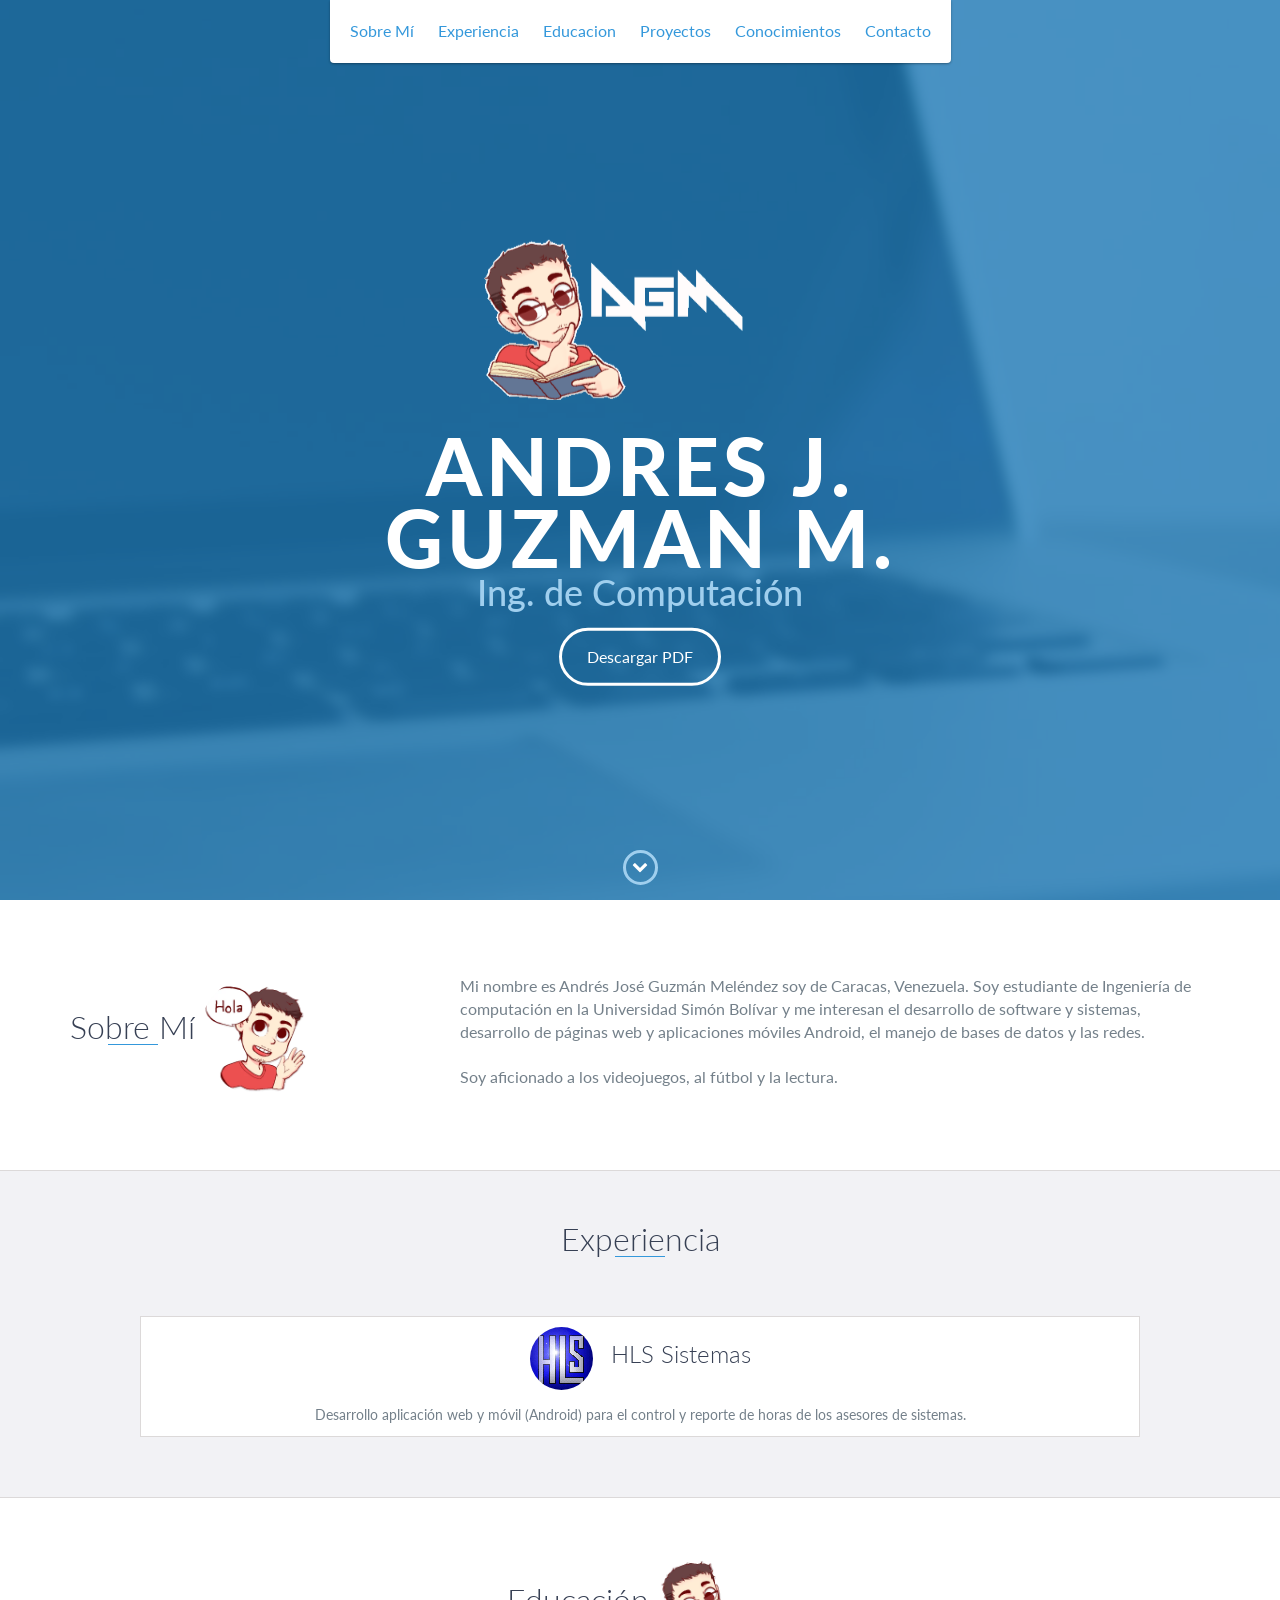
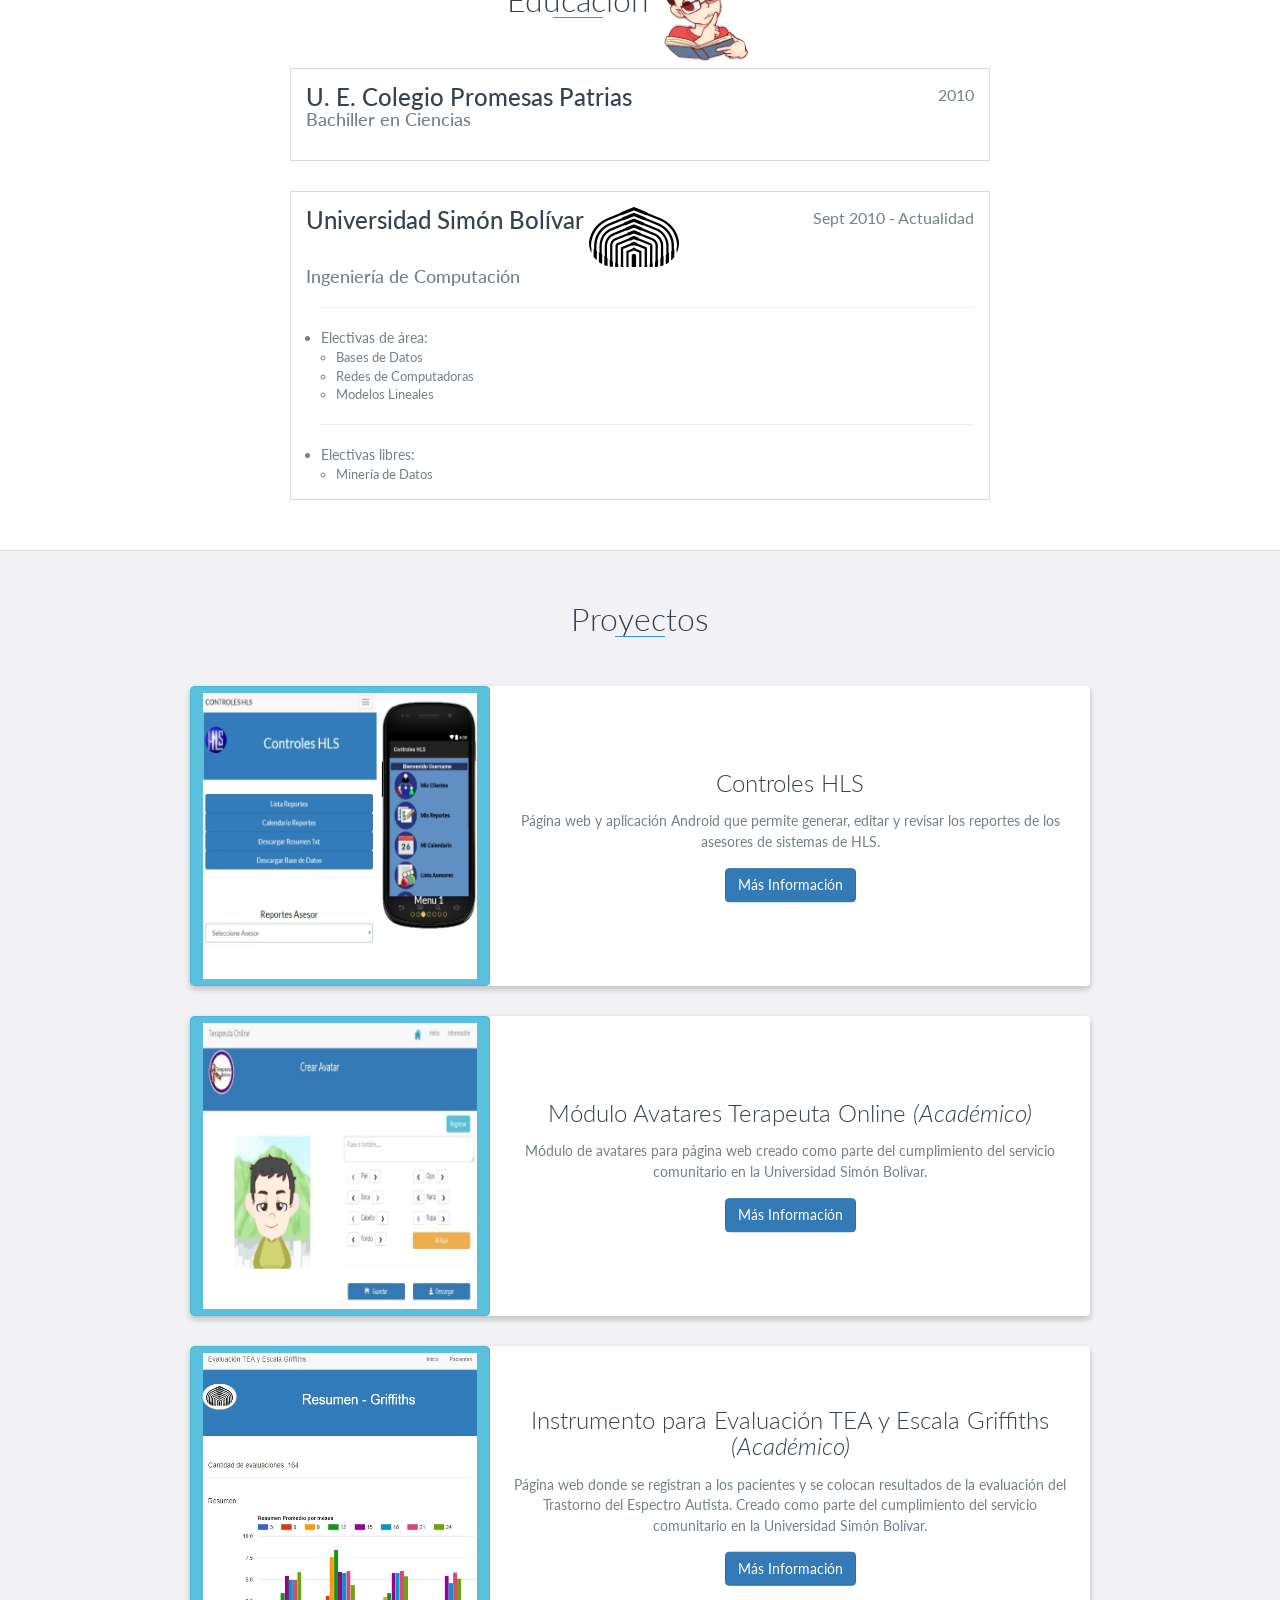
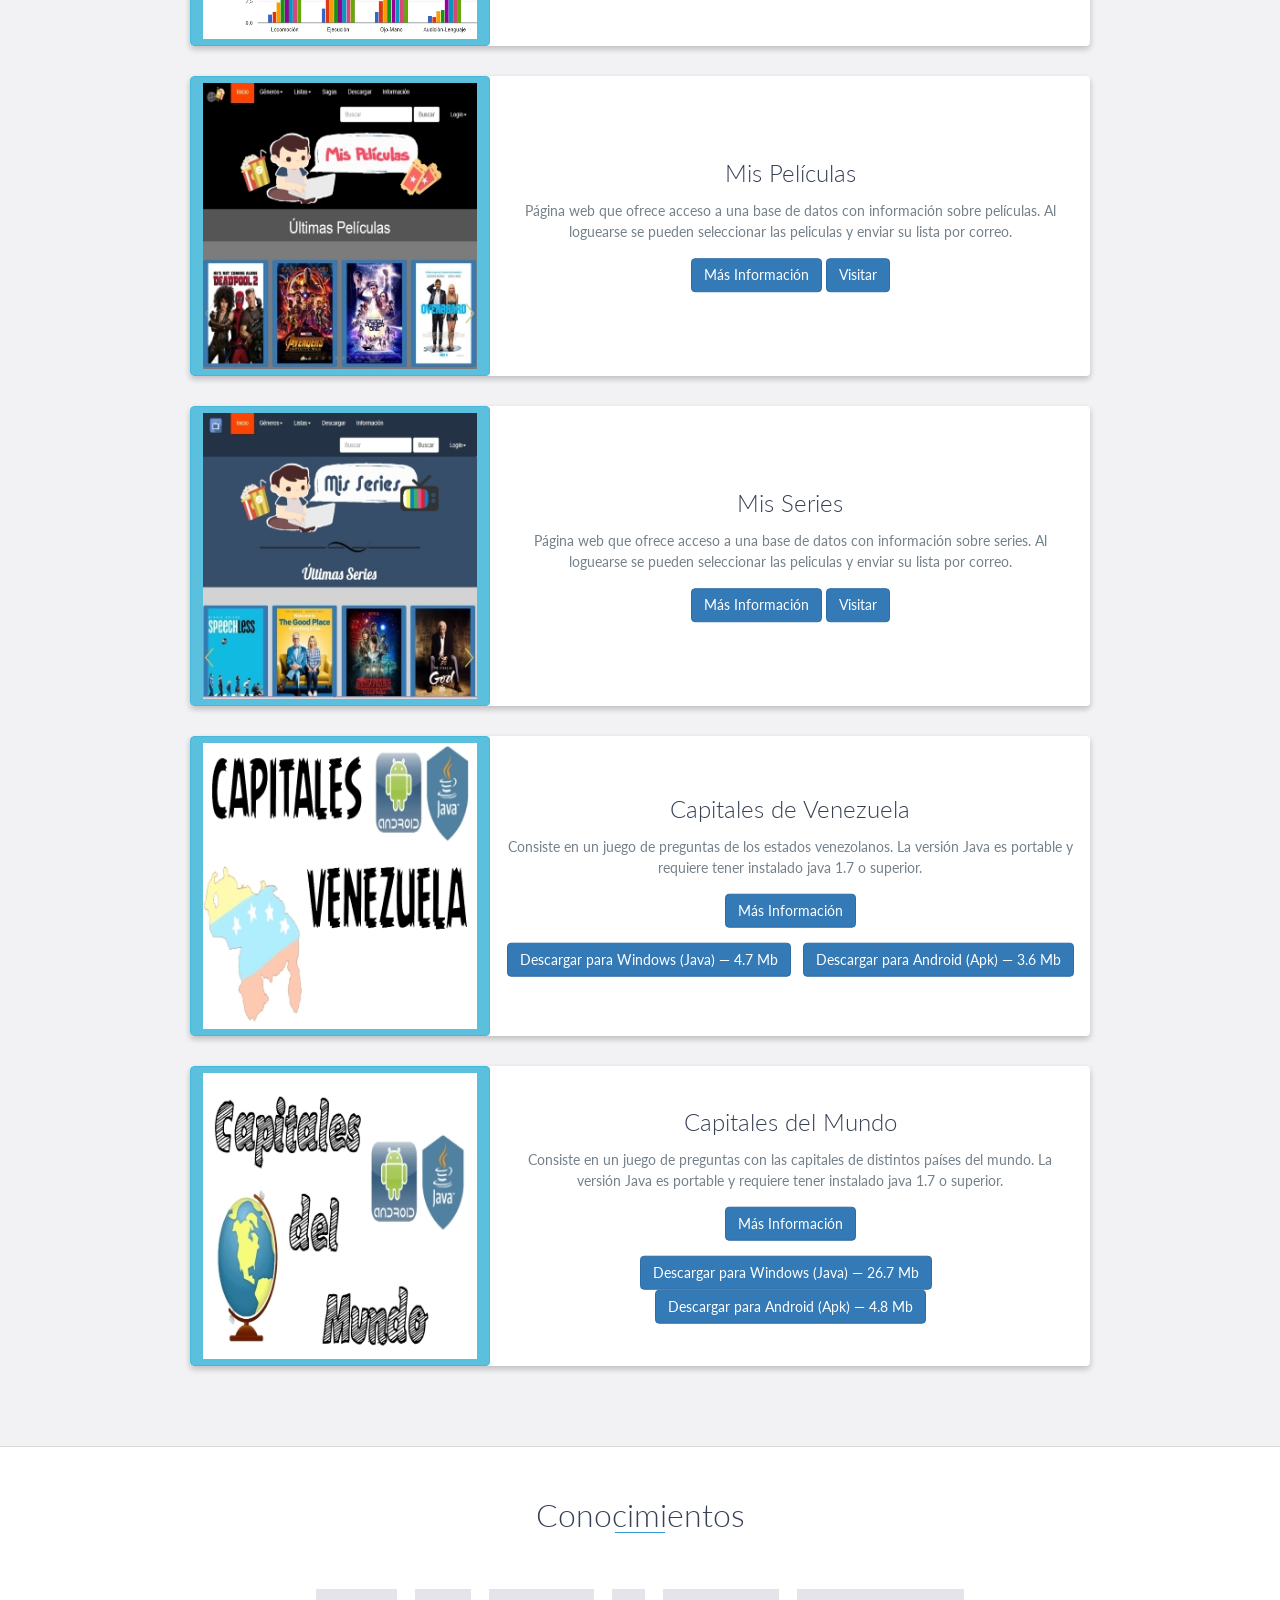
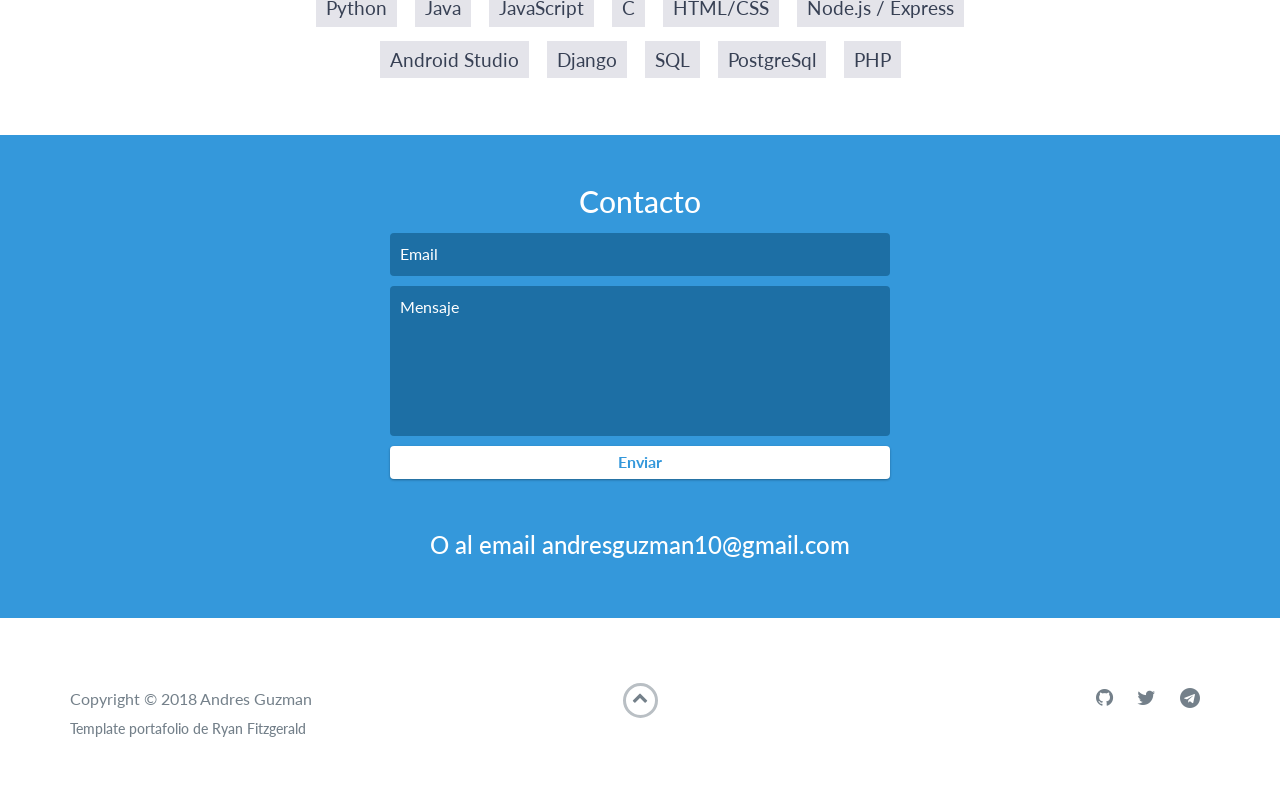
==== index.html @ 0dc0d302 "Agregado pagina CV" ====
<!DOCTYPE html>
<html class="no-js" lang="en">

<head>
    <meta charset="utf-8">
    <meta http-equiv="X-UA-Compatible" content="IE=edge">
    <meta name="viewport" content="width=device-width, initial-scale=1">
    <title>Andres J. Guzman M.</title>

    <!-- Prueba Favicons k-->
    <link rel="apple-touch-icon" sizes="57x57" href="images/favicons/apple-icon-57x57.png">
    <link rel="apple-touch-icon" sizes="60x60" href="images/favicons/apple-icon-60x60.png">
    <link rel="apple-touch-icon" sizes="72x72" href="images/favicons/apple-icon-72x72.png">
    <link rel="apple-touch-icon" sizes="76x76" href="images/favicons/apple-icon-76x76.png">
    <link rel="apple-touch-icon" sizes="114x114" href="images/favicons/apple-icon-114x114.png">
    <link rel="apple-touch-icon" sizes="120x120" href="images/favicons/apple-icon-120x120.png">
    <link rel="apple-touch-icon" sizes="144x144" href="images/favicons/apple-icon-144x144.png">
    <link rel="apple-touch-icon" sizes="152x152" href="images/favicons/apple-icon-152x152.png">
    <link rel="apple-touch-icon" sizes="180x180" href="images/favicons/apple-icon-180x180.png">
    <link rel="icon" type="image/png" sizes="192x192" href="images/favicons/android-icon-192x192.png">
    <link rel="icon" type="image/png" sizes="32x32" href="images/favicons/favicon-32x32.png">
    <link rel="icon" type="image/png" sizes="96x96" href="images/favicons/favicon-96x96.png">
    <link rel="icon" type="image/png" sizes="16x16" href="images/favicons/favicon-16x16.png">
    <link rel="manifest" href="images/favicons/manifest.json">
    <meta name="msapplication-TileColor" content="#ffffff">
    <meta name="msapplication-TileImage" content="images/favicons/ms-icon-144x144.png">
    <meta name="theme-color" content="#ffffff">

    <!-- Prueba información link-->
    <meta property="og:url" content="https://andresguzman.me/">
    <meta property="og:site_name" content="Andres J. Guzman M.">
    <meta property="og:title" content="Andres J. Guzman M.">
    <meta property="og:description" content="Estudiante de Ingeniería de computación en la Universidad Simón Bolívar, Caracas, Venezuela. Interesado en el desarrollo de software, páginas web y aplicaciones Android.">
    <meta property="og:image" content="icono.png">
    



    <link rel="shortcut icon" href="favicon.ico" type="image/x-icon">
    <link rel="icon" href="images/favicons/favicon.ico" type="image/x-icon">
    <link href="https://fonts.googleapis.com/css?family=Lato:300,400,700,900" rel="stylesheet">
    <link rel="stylesheet" href="https://cdnjs.cloudflare.com/ajax/libs/font-awesome/4.7.0/css/font-awesome.min.css">
    <link href="css/bootstrap.min.css" rel="stylesheet">
    <link rel="stylesheet" href="https://maxcdn.bootstrapcdn.com/bootstrap/3.3.7/css/bootstrap.min.css">
    <script src="https://ajax.googleapis.com/ajax/libs/jquery/3.3.1/jquery.min.js"></script>
    <script src="https://maxcdn.bootstrapcdn.com/bootstrap/3.3.7/js/bootstrap.min.js"></script>
    <link href="css/styles.css" rel="stylesheet">
    </style>
</head>

<body>
    <div id="mobile-menu-open" class="shadow-large">
        <i class="fa fa-bars" aria-hidden="true"></i>
    </div>
    <!-- End #mobile-menu-toggle -->
    <header>
        <div id="mobile-menu-close">
            <span>Cerrar</span> <i class="fa fa-times" aria-hidden="true"></i>
        </div>
        <ul id="menu" class="shadow">
            <li>
                <a href="#about">Sobre Mí</a>
            </li>
            <li>
                <a href="#experience">Experiencia</a>
            </li>
            <li>
                <a href="#education">Educacion</a>
            </li>
            <li>
                <a href="#projects">Proyectos</a>
            </li>
            <li>
                <a href="#skills">Conocimientos</a>
            </li>
            <li>
                <a href="#contact">Contacto</a>
            </li>
        </ul>
    </header>
    <!-- End header -->

    <div id="lead">
        <div id="lead-content">
            <img src="images/logoblanco.png" alt="Logo">
            <h1>Andres J. Guzman M.</h1>
            <h2>Ing. de Computación</h2>
            <a href="CV.pdf" download="andresguzmanCV.pdf" class="btn-rounded-white">Descargar PDF</a>
        </div>
        <!-- End #lead-content -->

        <div id="lead-overlay"></div>

        <div id="lead-down">
            <span>
                <i class="fa fa-chevron-down" aria-hidden="true"></i>
            </span>
        </div>
        <!-- End #lead-down -->
    </div>
    <!-- End #lead -->

    <div id="about">
        <div class="container">
            <div class="row">
                <div class="col-md-4">
                    <h2 class="heading">Sobre Mí</h2>
                    <img src="images/hola.png" width="120" height="120" alt="Sobre mi" class="img-circle">
                </div>
                <div class="col-md-8">
                    <p>
                        Mi nombre es Andrés José Guzmán Meléndez soy de Caracas, Venezuela. Soy estudiante de Ingeniería de computación en la Universidad Simón Bolívar y me interesan el desarrollo de software y sistemas, desarrollo de páginas web y aplicaciones móviles Android, el manejo
                        de bases de datos y las redes.
                    </p>
                    <p>&nbsp</p>
                    <p>Soy aficionado a los videojuegos, al fútbol y la lectura.
                    </p>
                </div>
            </div>
        </div>
    </div>
    <!-- End #about -->

    <div id="experience" class="background-alt">
        <h2 class="heading">Experiencia</h2>
        <div id="experience-timeline">
            <div data-date="Febrero 2017 – Mayo 2017">
                <img src="images/logohls.png" alt="HLS" class="img-circle">
                <h3>&nbsp&nbspHLS Sistemas</h3>
                <h4></h4>
                <p>
                    Desarrollo aplicación web y móvil (Android) para el control y reporte de horas de los asesores de sistemas.
                </p>
            </div>
        </div>
    </div>
    <!-- End #experience -->

    <div id="education">
        <h2 class="heading">Educación</h2>
        <img src="images/estudio.png" width="120" height="120" alt="Educacion" class="img-circle">
        <div class="education-block">
            <h3>U. E. Colegio Promesas Patrias</h3>
            <span class="education-date">2010</span>
            <h4>Bachiller en Ciencias</h4>
        </div>
        <!-- End .education-block -->

        <div class="education-block">
            <img src="images/logousb.png" alt="USB">
            <h3>Universidad Simón Bolívar&nbsp</h3>
            <span class="education-date">Sept 2010 - Actualidad</span>
            <h4>Ingeniería de Computación</h4>
            <ul>
                <hr>
                <li>
                    Electivas de área:
                    <ul>
                        <li>
                            Bases de Datos
                        </li>
                        <li>
                            Redes de Computadoras
                        </li>
                        <li>
                            Modelos Lineales
                        </li>
                    </ul>
                </li>
                <hr>
                <li>
                    Electivas libres:
                    <ul>
                        <li>
                            Minería de Datos
                        </li>
                    </ul>
                </li>
            </ul>
        </div>
        <!-- End .education-block -->

    </div>
    <!-- End #education -->

    <div id="projects" class="background-alt">
        <h2 class="heading">Proyectos</h2>
        <div class="container">
            <div class="row">

                <!-- CONTROLES HLS  -->
                <div class="project shadow-large">
                    <div class="project-image">
                        <img src="images/hls1.jpg" width="300" height="300" class="btn btn-info" />
                    </div>
                    <!-- End .project-image -->
                    <div class="project-info">
                        <h3>Controles HLS</h3>
                        <p>
                            Página web y aplicación Android que permite generar, editar y revisar los reportes de los asesores de sistemas de HLS.
                        </p>
                        <a data-toggle="modal" data-imagen="hls" data-nombre="Controles HLS" data-descripcion="Página web y aplicación Android que permite generar, editar y revisar los reportes de los asesores de sistemas de HLS." class="open-proyectoDialog btn btn-primary"
                            data-tecnicos="Página Web hecha en Node Js/Express y aplicación Android que se conectan a un servidor Node JS donde se almacenan los datos" data-target="#proyectoDialog" data-fecha="Febrero-Mayo 2017" href="#proyectoDialog">
                            Más Información
                       </a>
                    </div>
                    <!-- End .project-info -->
                </div>
                <!-- End .project -->

                <!-- AVATARES TERAPEUTA  -->
                <div class="project shadow-large">
                    <div class="project-image">
                        <img src="images/terapeuta1.jpg" width="300" height="300" class="btn btn-info" />
                    </div>
                    <!-- End .project-image -->
                    <div class="project-info">
                        <h3>Módulo Avatares Terapeuta Online <i>(Académico)</i></h3>
                        <p>
                            Módulo de avatares para página web creado como parte del cumplimiento del servicio comunitario en la Universidad Simón Bolívar.
                        </p>
                        <a data-toggle="modal" data-imagen="terapeuta" data-nombre="Avatares Terapeuta Online" data-descripcion="Página web de terapeuta online con login para mostrar el módulo de avatares creado como parte del cumplimiento del servicio comunitario 'Apoyo Tecnológico a las Personas con Necesidades Especiales y/o con Discapacidad' en la universidad Simón Bolívar."
                            class="open-proyectoDialog btn btn-primary" data-tecnicos="Servidor Express Node JS, vistas manejadas con handlebars y base de datos SQLite" data-fecha="Mayo 2018" data-target="#proyectoDialog" href="#proyectoDialog">
                            Más Información
                       </a>
                    </div>
                    <!-- End .project-info -->
                </div>
                <!-- End .project -->

                <!-- EVALUACION TEA  -->
                <div class="project shadow-large">
                    <div class="project-image">
                        <img src="images/evaluaciontea.jpg" width="300" height="300" class="btn btn-info" />
                    </div>
                    <!-- End .project-image -->
                    <div class="project-info">
                        <h3>Instrumento para Evaluación TEA y Escala Griffiths <i>(Académico)</i></h3>
                        <p>
                            Página web donde se registran a los pacientes y se colocan resultados de la evaluación del Trastorno del Espectro Autista. Creado como parte del cumplimiento del servicio comunitario en la Universidad Simón Bolívar.
                        </p>
                        <a data-toggle="modal" data-imagen="tea" data-nombre="Evaluación TEA y Escala Griffiths" data-descripcion="Página web donde se registran a los pacientes, se colocan resultados de la evaluación del Trastorno del Espectro Autista para su posterior consulta o cálculo de estadísticas. Creado como parte del cumplimiento del servicio comunitario
                            en la Universidad Simón Bolívar realizado en la Unidad de Autismo de la Maternidad Concepción Palacios." class="open-proyectoDialog btn btn-primary" data-tecnicos="Servidor PHP y base de datos MySQL" data-target="#proyectoDialog"
                            data-fecha="Julio-Octubre 2018" href="#proyectoDialog">
                            Más Información
                       </a>
                    </div>
                    <!-- End .project-info -->
                </div>
                <!-- End .project -->

                <!-- MIS PELICULAS  -->
                <div class="project shadow-large">
                    <div class="project-image">
                        <img src="images/peliculas1.jpg" width="300" height="300" class="btn btn-info" />
                    </div>
                    <!-- End .project-image -->
                    <div class="project-info">
                        <h3>Mis Películas</h3>
                        <p>
                            Página web que ofrece acceso a una base de datos con información sobre películas. Al loguearse se pueden seleccionar las peliculas y enviar su lista por correo.
                        </p>
                        <a data-toggle="modal" data-imagen="peliculas" data-nombre="Mis Películas" data-descripcion="Página web/ App Android/ Programa Java que ofrecen acceso a una base de datos con información sobre películas. 
                          Al loguearse se pueden seleccionar las peliculas y enviar su lista por correo. <p></p> <a class='btn btn-primary' href='https://mispeliculas.herokuapp.com/' target='_blank'>Visitar</a>" class="open-proyectoDialog btn btn-primary"
                            data-tecnicos="Servidor Node JS/Express y base de datos SQLITE" data-target="#proyectoDialog" data-fecha="Septiembre 2015 - Presente" href="#proyectoDialog"> Más Información
                        </a>
                        <a class="btn btn-primary" href="https://mispeliculas.herokuapp.com/" target="_blank">Visitar</a>
                    </div>
                    <!-- End .project-info -->
                </div>
                <!-- End .project -->


                <!-- MIS SERIES  -->
                <div class="project shadow-large">
                    <div class="project-image">
                        <img src="images/series1.jpg" width="300" height="300" class="btn btn-info" />
                    </div>
                    <!-- End .project-image -->
                    <div class="project-info">
                        <h3>Mis Series</h3>
                        <p>
                            Página web que ofrece acceso a una base de datos con información sobre series. Al loguearse se pueden seleccionar las peliculas y enviar su lista por correo.
                        </p>
                        <a data-toggle="modal" data-imagen="series" data-nombre="Mis Series" data-descripcion="Página web/ App Android/ que ofrecen acceso a una base de datos con información sobre series. 
                          Al loguearse se pueden seleccionar las peliculas y enviar su lista por correo. <p></p> <a class='btn btn-primary' href='https://miseries.herokuapp.com' target='_blank'>Visitar</a>" class="open-proyectoDialog btn btn-primary"
                            data-tecnicos="Servidor Node JS/Express y base de datos SQLITE" data-target="#proyectoDialog" data-fecha="Marzo 2016 - Presente" href="#proyectoDialog"> Más Información
                        </a>
                        <a class="btn btn-primary" href="https://miseries.herokuapp.com/" target="_blank">Visitar</a>
                    </div>
                    <!-- End .project-info -->
                </div>
                <!-- End .project -->


                <!-- CAPITALES VENEZUELA  -->
                <div class="project shadow-large">
                    <div class="project-image">

                        <img src="images/capitalesvenezuela.jpg" width="300" height="300" class="btn btn-info" />
                    </div>
                    <!-- End .project-image -->
                    <div class="project-info">
                        <h3>Capitales de Venezuela</h3>

                        <p>
                            Consiste en un juego de preguntas de los estados venezolanos. La versión Java es portable y requiere tener instalado java 1.7 o superior.
                        </p>
                        <a data-toggle="modal" data-imagen="capitalesvenezuela" data-nombre="Capitales de Venezuela" data-descripcion="Consiste en un juego de preguntas de los estados venezolanos. La versión Java es portable y requiere tener instalado java 1.7 o superior.
                        <p></p>  <a class='btn btn-primary' href='https://dl.dropbox.com/s/7lo33d7pdwo4sjc/Juego%20Capitales.exe?dl=0'>Descargar para Windows (Java) — 4.7 Mb</a>
                        <a class='btn btn-primary' href='https://dl.dropbox.com/s/ivvjoeh1esyrx6d/capitales%20venezuela%200.6.apk?dl=0'>Descargar para Android (Apk) — 3.6 Mb</a>
                        " class="open-proyectoDialog btn btn-primary" data-tecnicos="Aplicación Android hecha con Android Studio - Programa Java realizado con Eclipse Mars - Base de datos SQLite" data-target="#proyectoDialog" data-fecha="Septiembre 2015"
                            href="#proyectoDialog"> Más Información
                        </a>
                        <p> </p>
                        <a class="btn btn-primary" href="https://dl.dropbox.com/s/7lo33d7pdwo4sjc/Juego%20Capitales.exe?dl=0">Descargar para Windows (Java) — 4.7 Mb</a> &nbsp
                        <a class="btn btn-primary" href="https://dl.dropbox.com/s/ivvjoeh1esyrx6d/capitales%20venezuela%200.6.apk?dl=0">Descargar para Android (Apk) — 3.6 Mb</a>

                        <!-- <a href="#">Más Información</a>  -->
                    </div>
                    <!-- End .project-info -->
                </div>
                <!-- End .project -->

                <!-- CAPITALES MUNDO  -->
                <div class="project shadow-large">
                    <div class="project-image">
                        <img src="images/capitalesmundo.jpg" width="300" height="300" class="btn btn-info" />
                    </div>
                    <!-- End .project-image -->
                    <div class="project-info">
                        <h3>Capitales del Mundo</h3>
                        <p>
                            Consiste en un juego de preguntas con las capitales de distintos países del mundo. La versión Java es portable y requiere tener instalado java 1.7 o superior.
                        </p>
                        <a data-toggle="modal" data-imagen="capitalesmundo" data-nombre="Capitales del Mundo" data-descripcion="Consiste en un juego de preguntas de distintos países del mundo.. La versión Java es portable y requiere tener instalado java 1.7 o superior.
                        <p></p>  <a class='btn btn-primary' href='https://dl.dropbox.com/s/birmhjkwwvko21e/CapitalesMundoTrofeos.zip?dl=0'>Descargar para Windows (Java) — 26.7 Mb</a>
                        <a class='btn btn-primary' href='https://dl.dropbox.com/s/xu67yw0l0mf42tm/capitales%20mundo%201.2.apk?dl=0'>Descargar para Android (Apk) — 4.8 Mb</a>
                        " class="open-proyectoDialog btn btn-primary" data-tecnicos="Aplicación Android hecha con Android Studio - Programa Java realizado con Eclipse Mars - Base de datos SQLite" data-target="#proyectoDialog" data-fecha="Septiembre 2015"
                            href="#proyectoDialog"> Más Información
                        </a>
                        <p> </p>
                        <a class="btn btn-primary" href="https://dl.dropbox.com/s/birmhjkwwvko21e/CapitalesMundoTrofeos.zip?dl=0">Descargar para Windows (Java) — 26.7 Mb</a> &nbsp
                        <a class="btn btn-primary" href="https://dl.dropbox.com/s/xu67yw0l0mf42tm/capitales%20mundo%201.2.apk?dl=0">Descargar para Android (Apk) — 4.8 Mb</a>

                        <!-- <a href="#">Más Información</a>  -->
                    </div>
                    <!-- End .project-info -->
                </div>
                <!-- End .project -->
            </div>
        </div>
    </div>
    <!-- End #projects -->

    <div id="skills">
        <h2 class="heading">Conocimientos</h2>
        <ul>
            <li>Python</li>
            <li>Java</li>
            <li>JavaScript</li>
            <li>C</li>
            <li>HTML/CSS</li>
            <li>Node.js / Express</li>
            <li>Android Studio</li>
            <li>Django</li>
            <li>SQL</li>
            <li>PostgreSql</li>
            <li>PHP</li>
        </ul>
    </div>
    <!-- End #skills -->

    <div id="contact">
        <h2>Contacto</h2>
        <div id="contact-form">
            <form method="POST" action="https://formspree.io/andres.guzman10@gmail.com">
                <input type="hidden" name="_subject" value="[Formulario de Contacto andresguzman.me]" />
                <input type="email" name="_replyto" placeholder="Email" required>
                <textarea name="message" placeholder="Mensaje" required></textarea>
                <button type="submit">Enviar</button>
            </form>
        </div>
        <h2>&nbsp</h2>
        <h3 style="color:white">O al email <a style="color:white" href="mailto:andresguzman10@gmail.com">andresguzman10@gmail.com</a></h3>

        <!-- End #contact-form -->
    </div>
    <!-- End #contact -->

    <footer>
        <div class="container">
            <div class="row">
                <div class="col-sm-5 copyright">
                    <p>
                        Copyright &copy; 2018 Andres Guzman
                    </p>
                    <h5 style="color: #74808a;">
                        Template portafolio de
                        <a style="color: #74808a;" target="_blank" href="https://github.com/RyanFitzgerald/devportfolio">Ryan Fitzgerald</a>
                    </h5>
                </div>
                <div class="col-sm-2 top">
                    <span id="to-top">
                        <i class="fa fa-chevron-up" aria-hidden="true"></i>
                    </span>
                </div>
                <div class="col-sm-5 social">
                    <ul>
                        <li>
                            <a href="https://github.com/Androiderex" target="_blank"><i class="fa fa-github" aria-hidden="true"></i></a>
                        </li>
                        <li>
                            <a href="https://twitter.com/ndroidex" target="_blank"><i class="fa fa-twitter" aria-hidden="true"></i></a>
                        </li>
                        <li>
                            <a href="https://t.me/androiderex" target="_blank"><i class="fa fa-telegram" aria-hidden="true"></i></a>
                        </li>
                        <!-- Otras redes sociales
                        <li>
                            <a href="https://plus.google.com/" target="_blank"><i class="fa fa-google-plus" aria-hidden="true"></i></a>
                        </li>
                        <li>
                            <a href="https://stackoverflow.com/" target="_blank"><i class="fa fa-stack-overflow" aria-hidden="true"></i></a>
                        </li>
                        <li>
                            <a href="https://linkedin.com/" target="_blank"><i class="fa fa-linkedin" aria-hidden="true"></i></a>
                        </li>
                        <li>
                            <a href="https://www.facebook.com/" target="_blank"><i class="fa fa-facebook" aria-hidden="true"></i></a>
                        </li>
                        -->
                    </ul>
                </div>
            </div>
        </div>
    </footer>
    <!-- End footer -->


    <!-- Modal -->
    <div class="modal fade" id="proyectoDialog" role="dialog" aria-hidden="true">
        <div class="modal-dialog" role="document">
            <div class="modal-content">
                <div class="modal-header container col-md-12" style="background-color: #337aB7; color:white">
                    <h4 class="modal-title" id="nombreModal">Nombre Proyecto</h4>
                    <button type="button" class="close" data-dismiss="modal" aria-label="Close">
          <span aria-hidden="true">&times;</span>
        </button>
                </div>
                <div class="modal-body container col-md-12" style="background-color: #FFFFFF;">
                    <div class="col-md-12">
                        <h4><b>Imágenes:</b></h4>

                        <!-- CARRUSEL -->
                        <div id="appcarousel2" data-interval="10000" class="carousel slide" data-ride="carousel">
                            <!-- Indicators -->
                            <ol class="carousel-indicators">
                                <li data-target="#myCarousel" data-slide-to="0" class="active"></li>
                                <li data-target="#myCarousel" data-slide-to="1"></li>
                            </ol>
                            <div class="carousel-inner">
                                <div class="item active">
                                    <img id="carruselImagen1" src="images/error.png" class="center-block">
                                    <div class="carousel-caption">
                                        <h3></h3>
                                    </div>
                                </div>
                                <div class="item">
                                    <img id="carruselImagen2" src="images/error.png" class="center-block">
                                    <div class="carousel-caption">
                                        <h3></h3>
                                    </div>
                                </div>
                                <a class="left carousel-control" href="#appcarousel2" data-slide="prev"><i class="icon-prev fa fa-angle-left"></i></a>
                                <a class="right carousel-control" href="#appcarousel2" data-slide="next"><i class="icon-next fa fa-angle-right"></i></a>
                            </div>
                        </div>
                    </div>
                    <div class="col-md-12 text-center">
                        <hr>
                        <h4><b>Descripción:</b></h4>
                        <div class="well well-sm" id='descModal'></div>
                        <hr>
                        <h4><b>Aspectos Técnicos:</b></h4>
                        <div class="well well-sm" id='tecModal'></div>
                        <h5 id='fechaModal'><b>Fecha:</b></h5>

                    </div>
                </div>
            </div>
            <div class="modal-footer container col-md-12" style="background-color: #337aB7;">
                <button type="button" class="btn btn-default" data-dismiss="modal">Cerrar</button>
            </div>
        </div>
    </div>
    </div>



    <script src="js/scripts.min.js"></script>


    <script>
        //Dialogo Proyectos
        $('#proyectoDialog').on('show.bs.modal', function(e) {
            //get data-id attribute of the clicked element
            var imagenProyecto = $(e.relatedTarget).data('imagen');
            var nombreProyecto = $(e.relatedTarget).data('nombre');
            var descProyecto = $(e.relatedTarget).data('descripcion');
            var tecProyecto = $(e.relatedTarget).data('tecnicos');
            var fechaProyecto = $(e.relatedTarget).data('fecha');

            var direccionImagen1 = "images/proyectos/" +
                imagenProyecto + "1.jpg";

            var direccionImagen2 = "images/proyectos/" +
                imagenProyecto + "2.jpg";

            var fechaProyecto = "<b>Fecha:&nbsp</b>" + fechaProyecto;

            //Llenamos con datos proyecto
            document.getElementById('carruselImagen1').src = direccionImagen1;
            document.getElementById('carruselImagen2').src = direccionImagen2;
            document.getElementById('nombreModal').innerHTML = nombreProyecto;
            document.getElementById('descModal').innerHTML = descProyecto;
            document.getElementById('tecModal').innerHTML = tecProyecto;
            document.getElementById('fechaModal').innerHTML = fechaProyecto;
        });
    </script>




</body>

</html>
---- css/styles.css ----
/*!
    Title: Dev Portfolio Template
    Version: 1.2.1
    Last Change: 08/28/2017
    Author: Ryan Fitzgerald
    Repo: https://github.com/RyanFitzgerald/devportfolio-template
    Issues: https://github.com/RyanFitzgerald/devportfolio-template/issues

    Description: This file contains all the styles associated with the page
    that don't come from third party libraries. This file gets compiled using
    Gulp and send to the /css folder which is then loaded on the page.
*/body{font-family:'Lato', sans-serif;font-size:16px}body.active{overflow:hidden;z-index:-1}.no-js #experience-timeline>div{background:#fff;padding:10px;margin-bottom:10px;border:1px solid #dcd9d9}.no-js #experience-timeline>div h3{font-size:1.5em;font-weight:300;color:#374054;display:inline-block;margin:0}.no-js #experience-timeline>div h4{font-size:1.2em;font-weight:300;color:#7e8890;margin:0 0 15px 0}.no-js #experience-timeline>div p{color:#74808a;font-size:0.9em;margin:0}.no-js #experience-timeline:before,.no-js #experience-timeline:after{content:none}@keyframes dropHeader{0%{transform:translateY(-100%)}100%{transform:translateY(0)}}header{position:absolute;top:0;left:0;right:0;text-align:center;z-index:10;animation-name:dropHeader;animation-iteration-count:1;animation-timing-function:ease;animation-duration:0.75s}header ul{display:inline-block;background:#fff;text-align:center;padding:10px;margin:0;border-bottom-right-radius:4px;border-bottom-left-radius:4px}header li{display:inline-block}header a{display:block;color:#3498db;padding:10px}header a:hover{color:#217dbb;text-decoration:none;background:#eee;border-radius:4px}header a:focus{color:#3498db;text-decoration:none}header.active{display:block}header.sticky{position:fixed;z-index:999}#menu.active{display:block}#mobile-menu-open{display:none;cursor:pointer;position:fixed;right:15px;top:10px;color:#3498db;font-size:1.5em;z-index:20;padding:0 7px;border-radius:4px;background:#fff}#mobile-menu-close{display:none;text-align:right;width:100%;background:#fff;font-size:1.5em;padding-right:15px;padding-top:10px;cursor:pointer;color:#3498db}#mobile-menu-close span{font-size:0.5em;text-transform:uppercase}#mobile-menu-close i{vertical-align:middle}footer{padding:50px 0}.copyright{padding-top:20px}.copyright p{margin:0;color:#74808a}.top{text-align:center}.top span{cursor:pointer;display:block;margin:15px auto 0 auto;width:35px;height:35px;border-radius:50%;border:3px solid #b9bfc4;text-align:center}.top i{color:#74808a}.social{text-align:right}.social ul{margin:5px 0 0 0;padding:0}.social li{display:inline-block;font-size:1.25em;list-style:none}.social a{display:block;color:#74808a;padding:10px}.social a:hover{color:#3498db}.btn-rounded-white{display:inline-block;color:#fff;padding:15px 25px;border:3px solid #fff;border-radius:30px;transition:.5s ease all}.btn-rounded-white:hover{color:#3498db;background:#fff;text-decoration:none}.shadow{box-shadow:0 1px 3px rgba(0,0,0,0.12),0 1px 2px rgba(0,0,0,0.24)}.shadow-large{box-shadow:0 3px 6px rgba(0,0,0,0.08),0 3px 6px rgba(0,0,0,0.15)}.heading{position:relative;display:inline-block;font-size:2em;font-weight:300;margin:0 0 30px 0}.heading:after{position:absolute;content:'';top:100%;height:1px;width:50px;left:0;right:0;margin:0 auto;background:#3498db}.background-alt{background:#f2f2f5}#lead{position:relative;height:100vh;min-height:500px;max-height:1080px;background:url(../images/lead-bg.jpg);background-size:cover;padding:15px;overflow:hidden}#lead-content{position:absolute;z-index:10;top:50%;left:50%;transform:translate(-50%, -50%);text-align:center}#lead-content h1,#lead-content h2{margin:0}#lead-content h1{color:#fff;font-weight:900;font-size:5em;text-transform:uppercase;letter-spacing:0.05em;line-height:0.9em}#lead-content h2{color:#a0cfee;font-weight:500;font-size:2.25em;margin-bottom:15px}#lead-overlay{position:absolute;height:100%;width:100%;top:0;right:0;bottom:0;left:0;background:rgba(33,125,187,0.8);z-index:1}#lead-down{position:absolute;left:0;right:0;width:100%;text-align:center;z-index:10;bottom:15px;color:#fff}#lead-down span{cursor:pointer;display:block;margin:0 auto;width:35px;height:35px;border-radius:50%;border:3px solid #a0cfee;text-align:center}#lead-down i{animation:pulsate 1.5s ease;animation-iteration-count:infinite;padding-top:5px}@keyframes pulsate{0%{transform:scale(1, 1)}50%{transform:scale(1.2, 1.2)}100%{transform:scale(1, 1)}}#about{padding:75px 15px;border-bottom:1px solid #dcd9d9}#about h2{color:#374054}#about p{color:#74808a;margin:0}#experience{padding:50px 15px;text-align:center;border-bottom:1px solid #dcd9d9}#experience h2{color:#374054}#experience-timeline{margin:30px auto 0 auto;position:relative;max-width:1000px}#experience-timeline:before{position:absolute;content:'';top:0;bottom:0;left:303px;right:auto;height:100%;width:3px;background:#3498db;z-index:0}#experience-timeline:after{position:absolute;content:'';width:3px;height:40px;background:#3498db;background:linear-gradient(to bottom, #3498db, rgba(52,152,219,0));top:100%;left:303px}.vtimeline-content{margin-left:350px;background:#fff;border:1px solid #e6e6e6;padding:15px;border-radius:3px;text-align:left}.vtimeline-content h3{font-size:1.5em;font-weight:300;color:#374054;display:inline-block;margin:0}.vtimeline-content h4{font-size:1.2em;font-weight:300;color:#7e8890;margin:0 0 15px 0}.vtimeline-content p{color:#74808a;font-size:0.9em;margin:0}.vtimeline-point{position:relative;display:block;vertical-align:top;margin-bottom:30px}.vtimeline-icon{position:relative;color:#fff;width:50px;height:50px;background:#3498db;border-radius:50%;float:left;z-index:99;margin-left:280px}.vtimeline-icon i{display:block;font-size:2em;margin-top:10px}.vtimeline-date{width:260px;text-align:right;position:absolute;left:0;top:10px;font-weight:300;color:#374054}#education{padding:50px 15px 20px 15px;border-bottom:1px solid #dcd9d9;text-align:center}#education h2{color:#374054;margin-bottom:50px}.education-block{max-width:700px;margin:0 auto 30px auto;padding:15px;border:1px solid #dcd9d9;text-align:left}.education-block h3{font-weight:500;float:left;margin:0;color:#374054}.education-block span{color:#74808a;float:right}.education-block h4{color:#74808a;clear:both;font-weight:500;margin:0 0 15px 0}.education-block p,.education-block ul{margin:0;color:#74808a;font-size:0.9em}.education-block ul{padding:0 0 0 15px}#projects{padding:50px 15px;border-bottom:1px solid #dcd9d9;text-align:center}#projects h2{color:#374054;margin-bottom:50px}.project{position:relative;max-width:900px;margin:0 auto 30px auto;overflow:hidden;background:#fff;border-radius:4px}.project-image{float:left}.project-info{position:absolute;top:50%;transform:translateY(-50%);margin-left:300px;padding:15px}.project-info h3{font-size:1.5em;font-weight:300;color:#374054;margin:0 0 15px 0}.project-info p{color:#74808a;margin:0 0 15px 0;font-size:0.9em}.no-image .project-info{position:relative;margin:0;padding:30px 15px;transform:none}#more-projects{display:none}#skills{padding:50px 15px;text-align:center}#skills h2{color:#374054;margin-bottom:50px}#skills ul{display:block;margin:0 auto;padding:0;max-width:800px}#skills li{display:inline-block;margin:7px;padding:5px 10px;color:#374054;background:#e4e4ea;list-style:none;cursor:default;font-size:1.2em}#contact{padding:50px 15px;background:#3498db;text-align:center}#contact h2{margin:0 0 15px 0;color:#fff;font-weight:500}#contact-form{max-width:500px;margin:0 auto}#contact-form input,#contact-form textarea{display:block;width:100%;padding:10px;border-radius:4px;border:none;margin-bottom:10px;background:#1d6fa5;color:#fff;transition:.5s ease all}#contact-form input::-webkit-input-placeholder,#contact-form textarea::-webkit-input-placeholder{color:#fff}#contact-form input:-moz-placeholder,#contact-form textarea:-moz-placeholder{color:#fff;opacity:1}#contact-form input::-moz-placeholder,#contact-form textarea::-moz-placeholder{color:#fff;opacity:1}#contact-form input:-ms-input-placeholder,#contact-form textarea:-ms-input-placeholder{color:#fff}#contact-form input:focus,#contact-form textarea:focus{outline:none;background:#16527a}#contact-form textarea{height:150px;resize:none}#contact-form button{display:block;width:100%;background:#fff;border-radius:4px;padding:5px 10px;border:none;color:#3498db;font-weight:700;box-shadow:0 1px 3px rgba(0,0,0,0.12),0 1px 2px rgba(0,0,0,0.24);transition:.5s ease all}#contact-form button:hover{box-shadow:0 10px 20px rgba(0,0,0,0.19),0 6px 6px rgba(0,0,0,0.23)}.optional-section{padding:50px 15px;text-align:center;border-top:1px solid #dcd9d9}.optional-section h2{color:#374054}.optional-section-block{max-width:700px;margin:0 auto 30px auto;padding:15px;border:1px solid #dcd9d9;background:#fff;text-align:left}.optional-section-block h3{font-weight:500;margin:0 0 15px 0;color:#374054}.optional-section-block h4{color:#74808a;clear:both;font-weight:500;margin:0 0 15px 0}.optional-section-block p,.optional-section-block ul{margin:0 0 15px 0;color:#74808a;font-size:0.9em}.optional-section-block ul{padding:0 0 0 15px}@media only screen and (max-width: 750px){#experience-timeline:before,#experience-timeline:after{left:23px}.vtimeline-date{width:auto;text-align:left;position:relative;margin-bottom:15px;display:block;margin-left:70px}.vtimeline-icon{margin-left:0}.vtimeline-content{margin-left:70px}}@media only screen and (max-width: 992px){#lead{height:auto;min-height:auto;max-height:auto;padding:100px 15px}#lead-content{position:relative;transform:none;left:auto;top:auto}#lead-content h1{font-size:3em}#lead-content h2{font-size:1.75em}#about{text-align:center}#about p{text-align:left}}@media only screen and (max-width: 768px){header{position:fixed;display:none;z-index:999;animation:none;bottom:0;height:100%}#mobile-menu-open,#mobile-menu-close{display:block}#menu{height:100%;overflow-y:auto;box-shadow:none;border-radius:0;width:100%}#menu li{display:block;margin-bottom:10px}#lead-content h1{font-size:2em}#lead-content h2{font-size:1.3em}#lead-content a{padding:10px 20px}#lead-down{display:none}.education-block h3,.education-block span{float:none}.project-image{display:none}.project-info{position:relative;margin:0;padding:30px 15px;top:auto;transform:none}footer{text-align:center}.social{text-align:center}}@media only screen and (max-width: 480px){#lead-content h1{font-size:1.5em}#lead-content h2{font-size:1em}#lead-content a{font-size:0.9em;padding:5px 10px}}
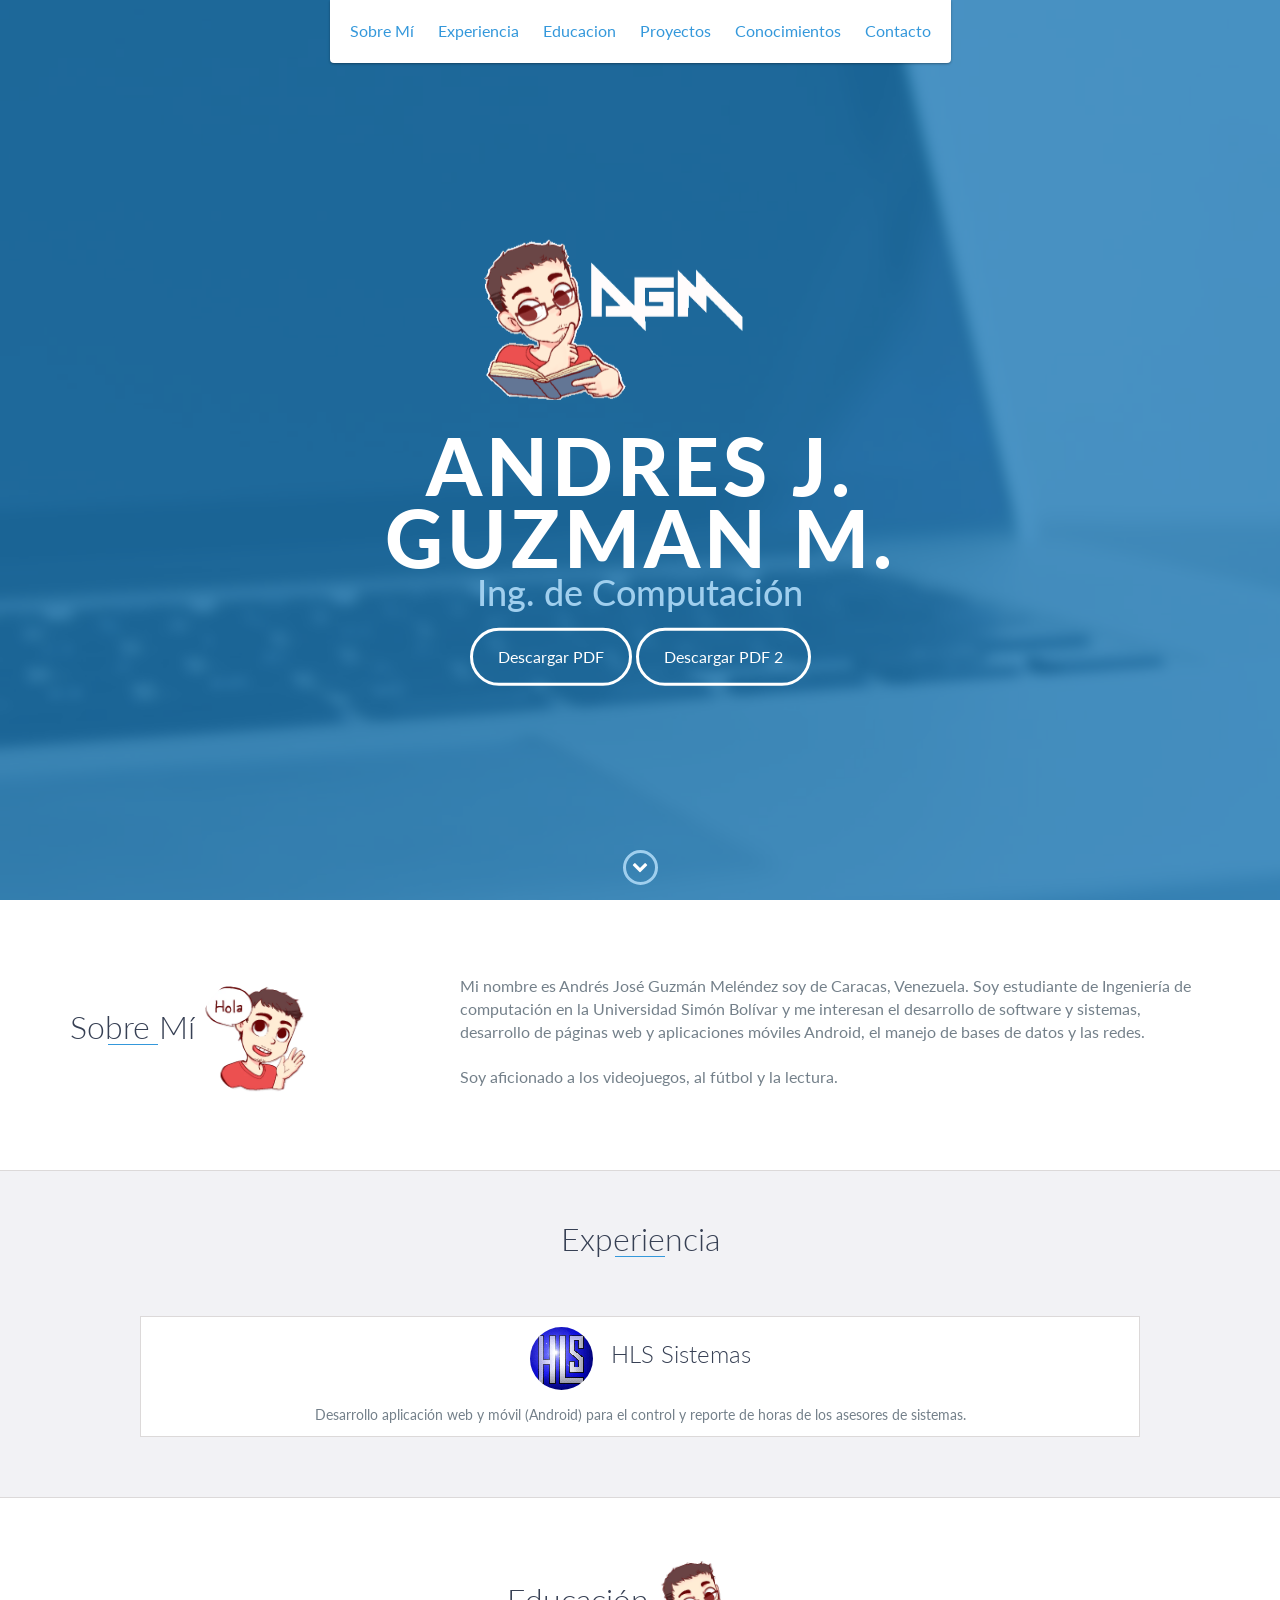
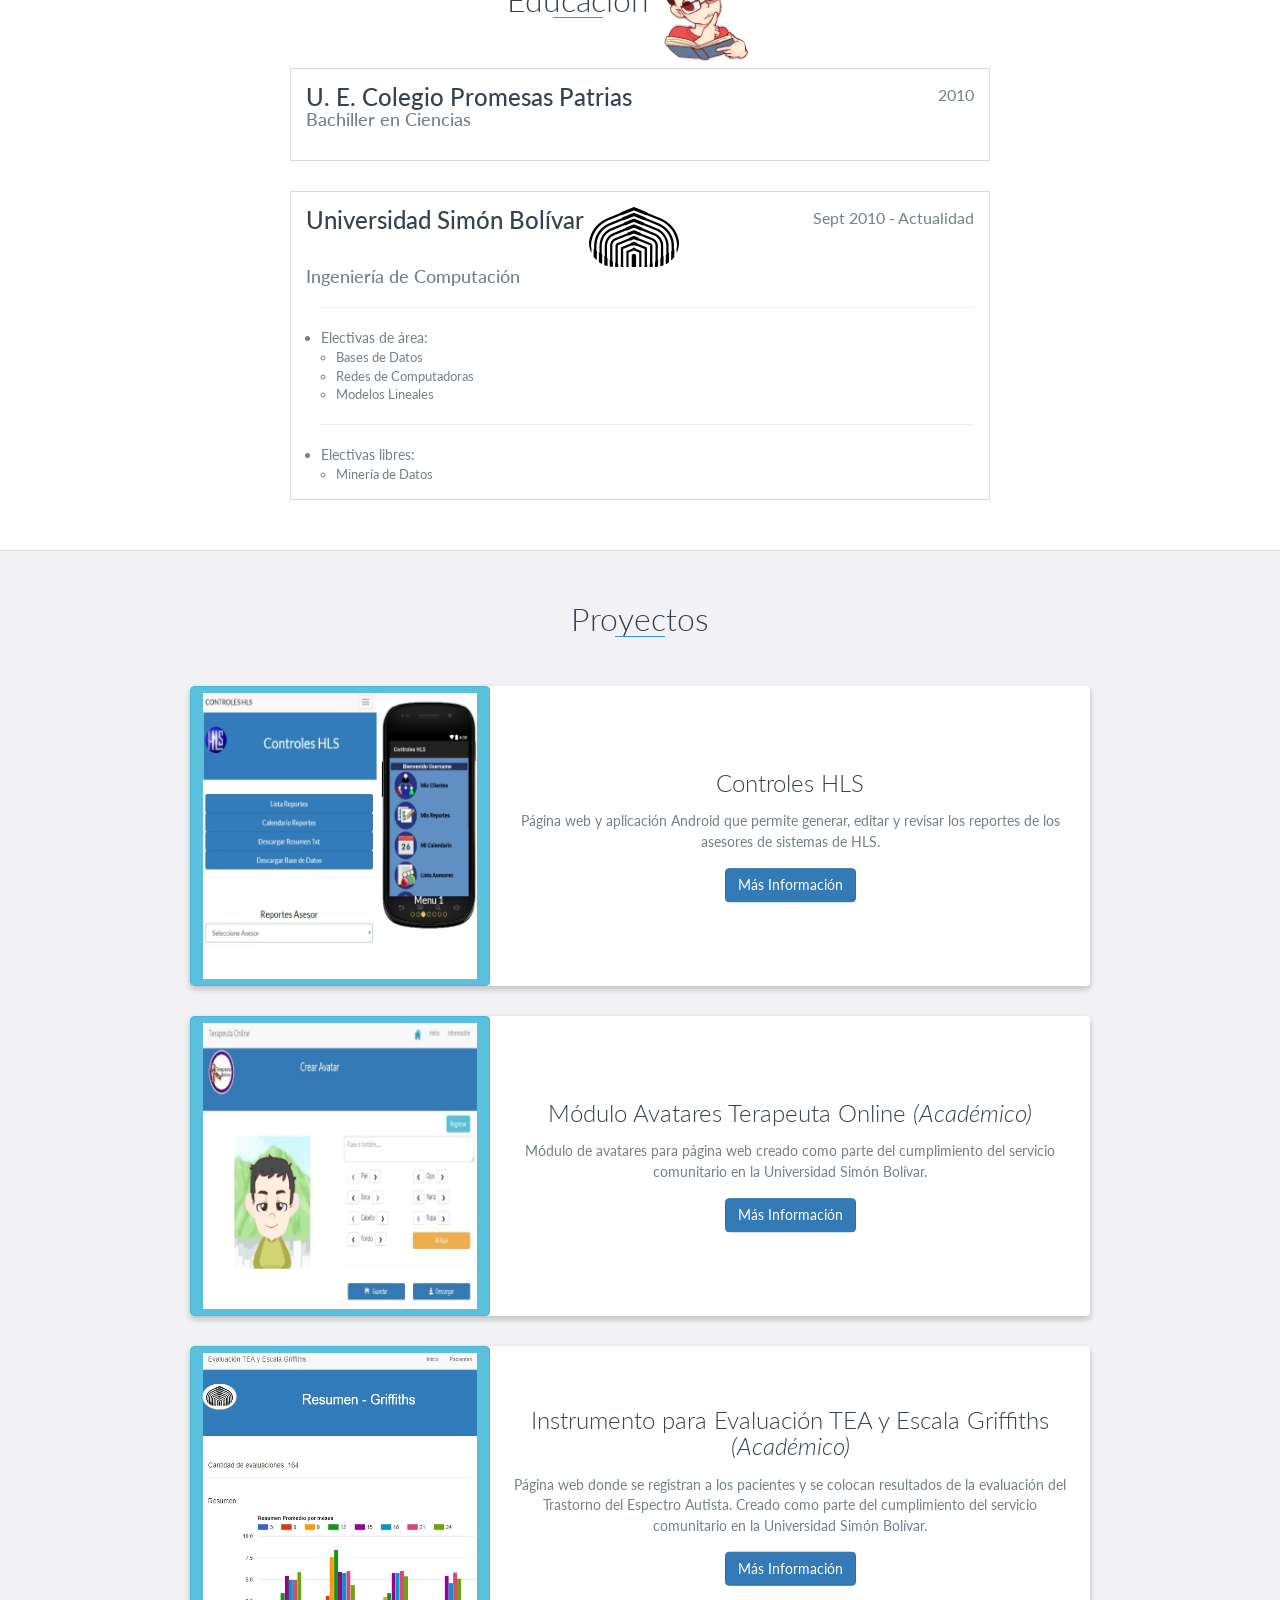
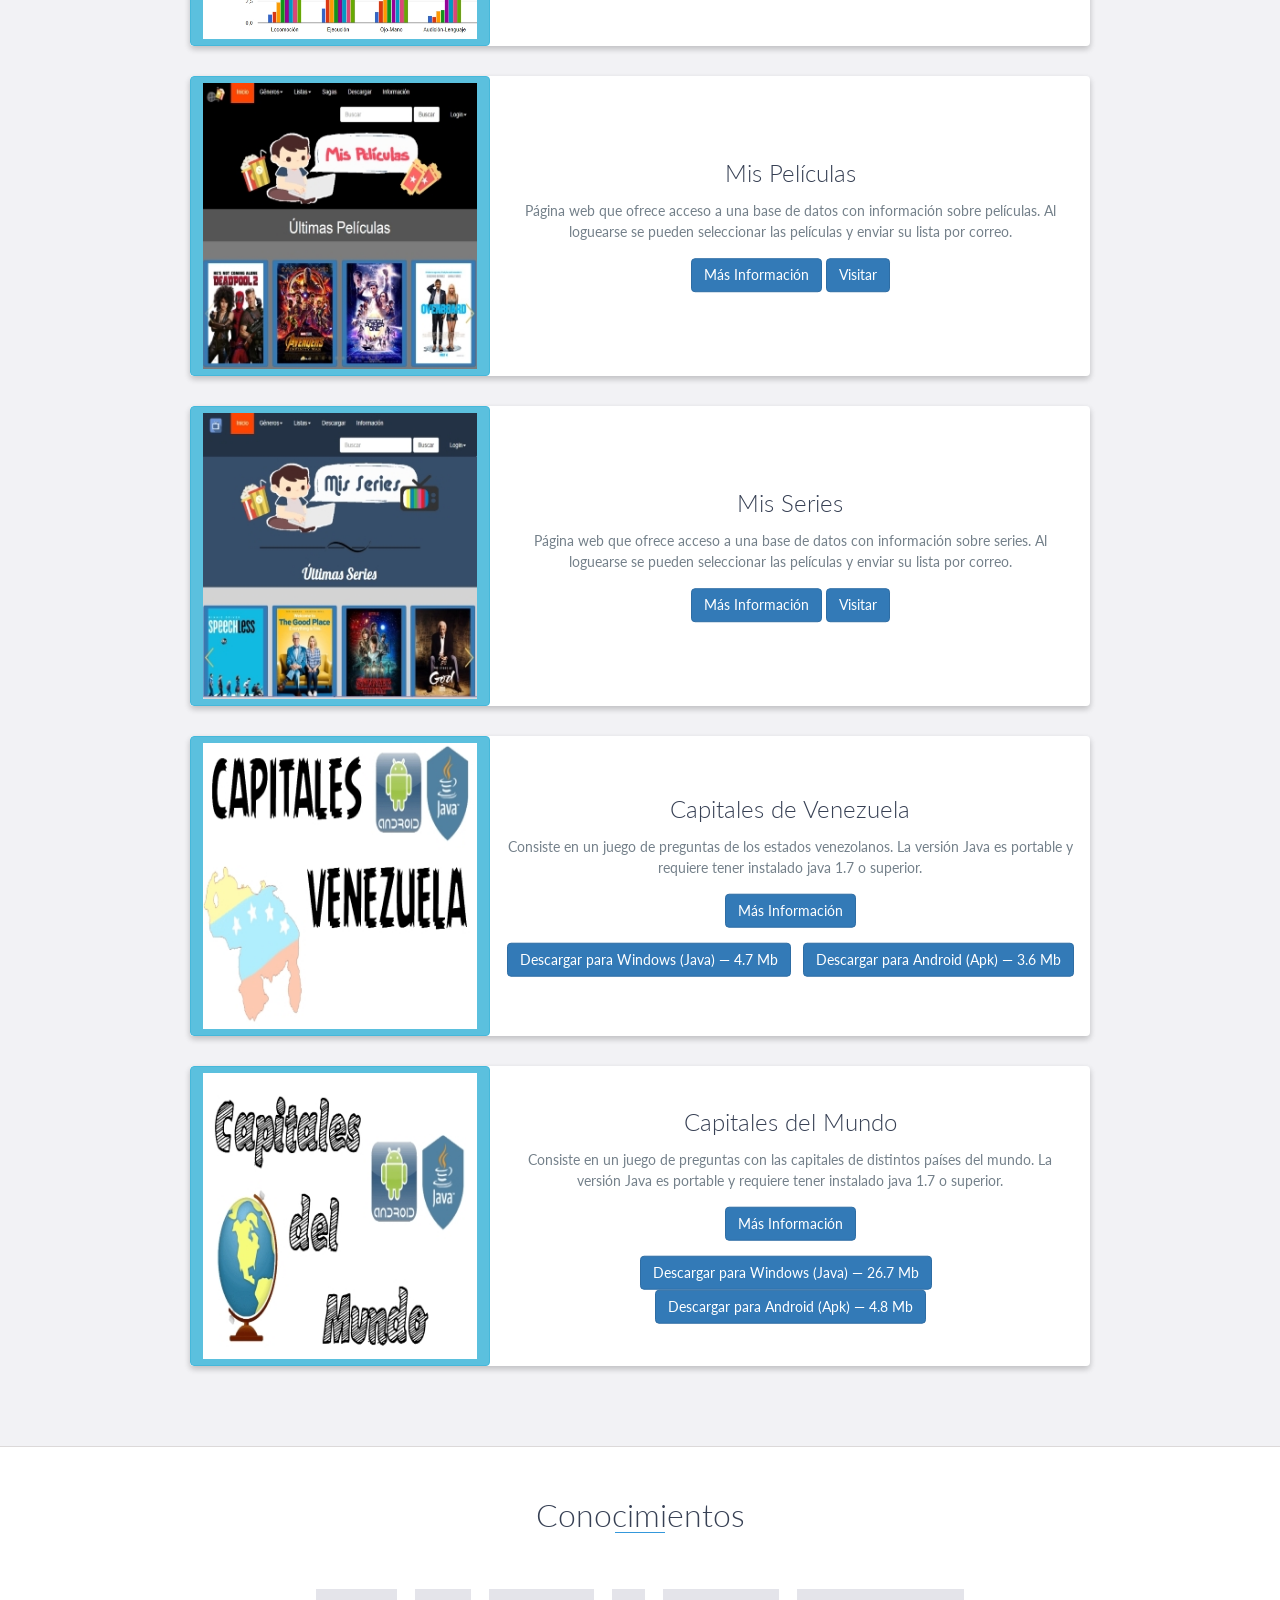
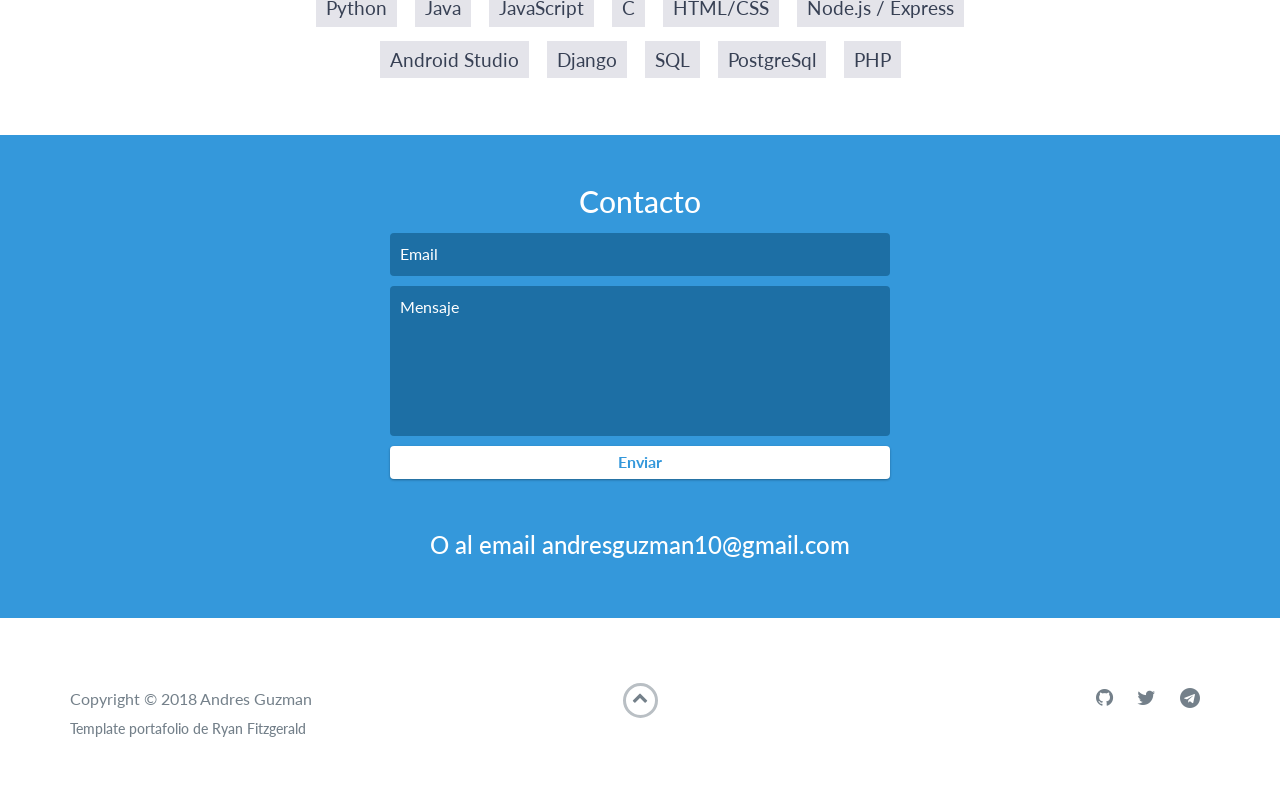
==== commit f68f2f1a: "Correción Errores y agregado nuevo CV" ====
--- a/index.html
+++ b/index.html
@@ -86,6 +86,7 @@
             <h1>Andres J. Guzman M.</h1>
             <h2>Ing. de Computación</h2>
             <a href="CV.pdf" download="andresguzmanCV.pdf" class="btn-rounded-white">Descargar PDF</a>
+            <a href="CV2.pdf" download="andresguzmanCV2.pdf" class="btn-rounded-white">Descargar PDF 2</a>
         </div>
         <!-- End #lead-content -->
 
@@ -258,10 +259,10 @@
                     <div class="project-info">
                         <h3>Mis Películas</h3>
                         <p>
-                            Página web que ofrece acceso a una base de datos con información sobre películas. Al loguearse se pueden seleccionar las peliculas y enviar su lista por correo.
+                            Página web que ofrece acceso a una base de datos con información sobre películas. Al loguearse se pueden seleccionar las películas y enviar su lista por correo.
                         </p>
                         <a data-toggle="modal" data-imagen="peliculas" data-nombre="Mis Películas" data-descripcion="Página web/ App Android/ Programa Java que ofrecen acceso a una base de datos con información sobre películas. 
-                          Al loguearse se pueden seleccionar las peliculas y enviar su lista por correo. <p></p> <a class='btn btn-primary' href='https://mispeliculas.herokuapp.com/' target='_blank'>Visitar</a>" class="open-proyectoDialog btn btn-primary"
+                          Al loguearse se pueden seleccionar las películas y enviar su lista por correo. <p></p> <a class='btn btn-primary' href='https://mispeliculas.herokuapp.com/' target='_blank'>Visitar</a>" class="open-proyectoDialog btn btn-primary"
                             data-tecnicos="Servidor Node JS/Express y base de datos SQLITE" data-target="#proyectoDialog" data-fecha="Septiembre 2015 - Presente" href="#proyectoDialog"> Más Información
                         </a>
                         <a class="btn btn-primary" href="https://mispeliculas.herokuapp.com/" target="_blank">Visitar</a>
@@ -280,10 +281,10 @@
                     <div class="project-info">
                         <h3>Mis Series</h3>
                         <p>
-                            Página web que ofrece acceso a una base de datos con información sobre series. Al loguearse se pueden seleccionar las peliculas y enviar su lista por correo.
+                            Página web que ofrece acceso a una base de datos con información sobre series. Al loguearse se pueden seleccionar las películas y enviar su lista por correo.
                         </p>
                         <a data-toggle="modal" data-imagen="series" data-nombre="Mis Series" data-descripcion="Página web/ App Android/ que ofrecen acceso a una base de datos con información sobre series. 
-                          Al loguearse se pueden seleccionar las peliculas y enviar su lista por correo. <p></p> <a class='btn btn-primary' href='https://miseries.herokuapp.com' target='_blank'>Visitar</a>" class="open-proyectoDialog btn btn-primary"
+                          Al loguearse se pueden seleccionar las películas y enviar su lista por correo. <p></p> <a class='btn btn-primary' href='https://miseries.herokuapp.com' target='_blank'>Visitar</a>" class="open-proyectoDialog btn btn-primary"
                             data-tecnicos="Servidor Node JS/Express y base de datos SQLITE" data-target="#proyectoDialog" data-fecha="Marzo 2016 - Presente" href="#proyectoDialog"> Más Información
                         </a>
                         <a class="btn btn-primary" href="https://miseries.herokuapp.com/" target="_blank">Visitar</a>
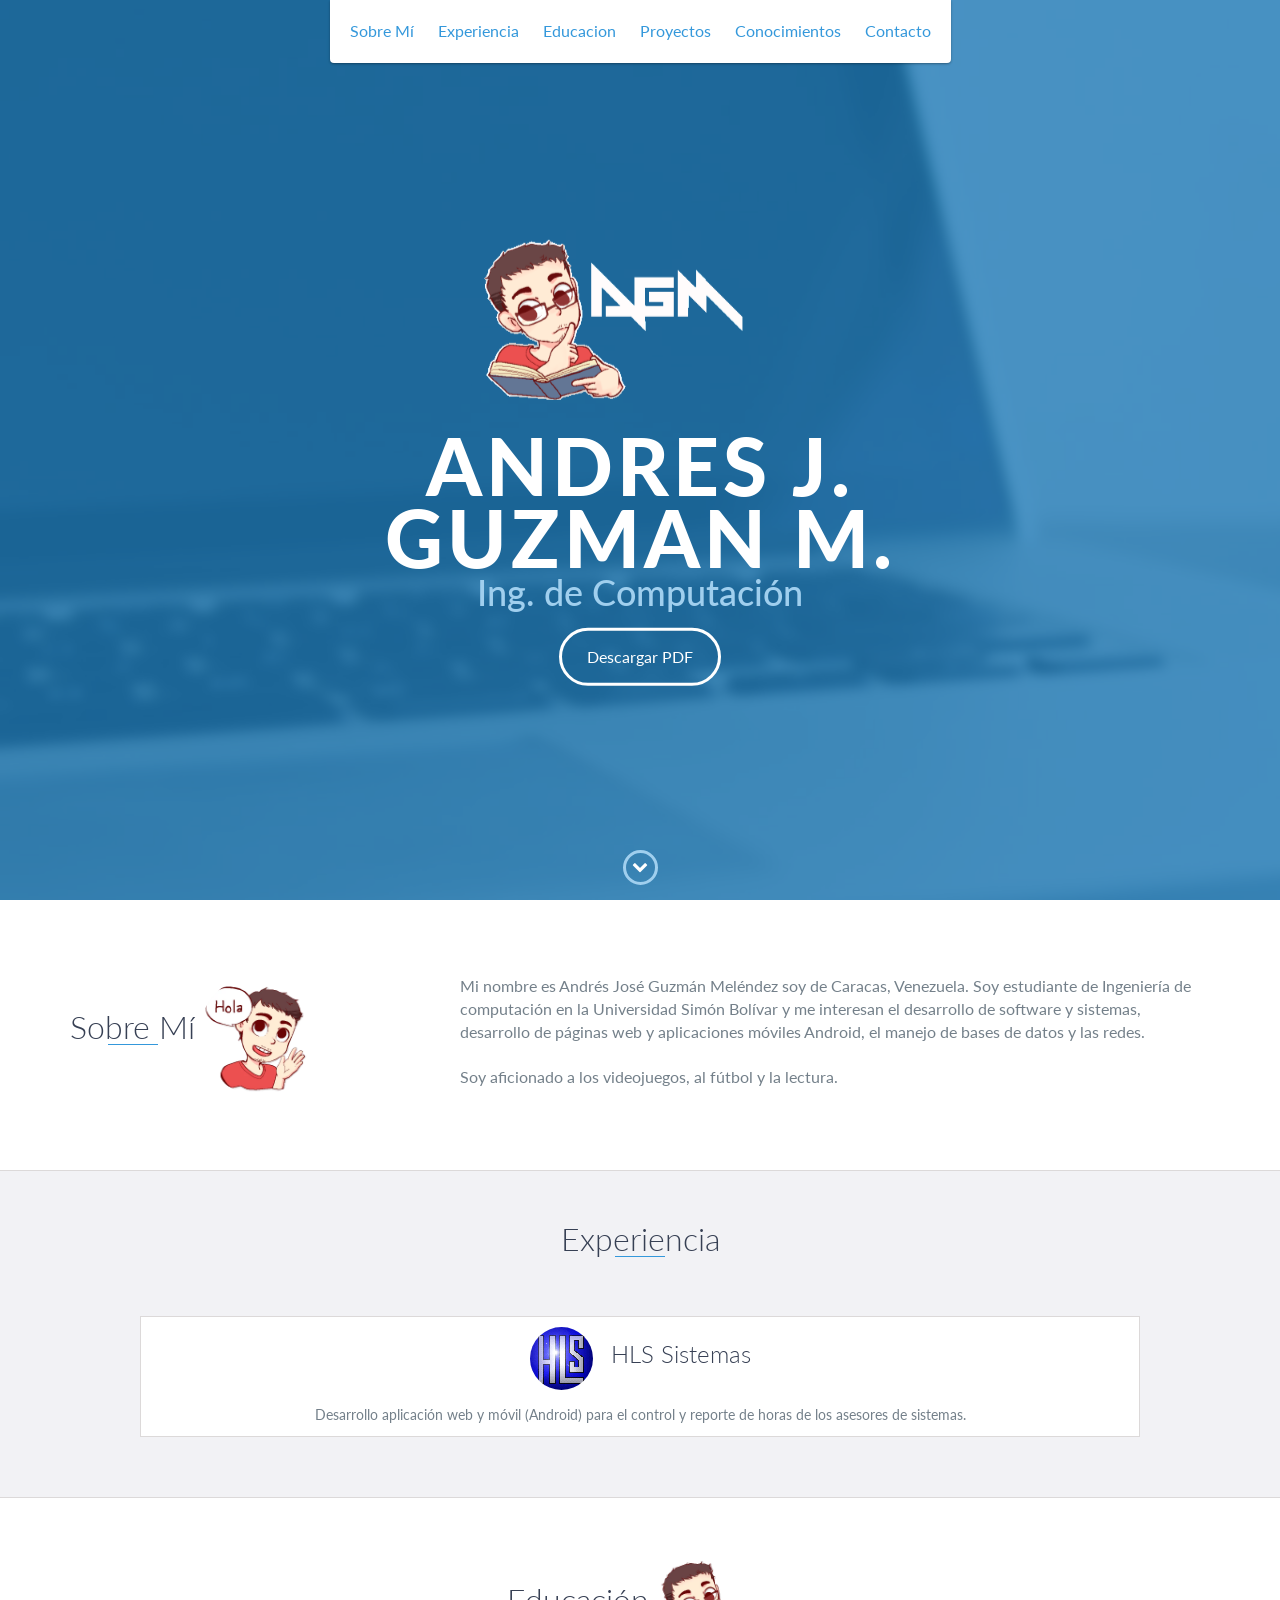
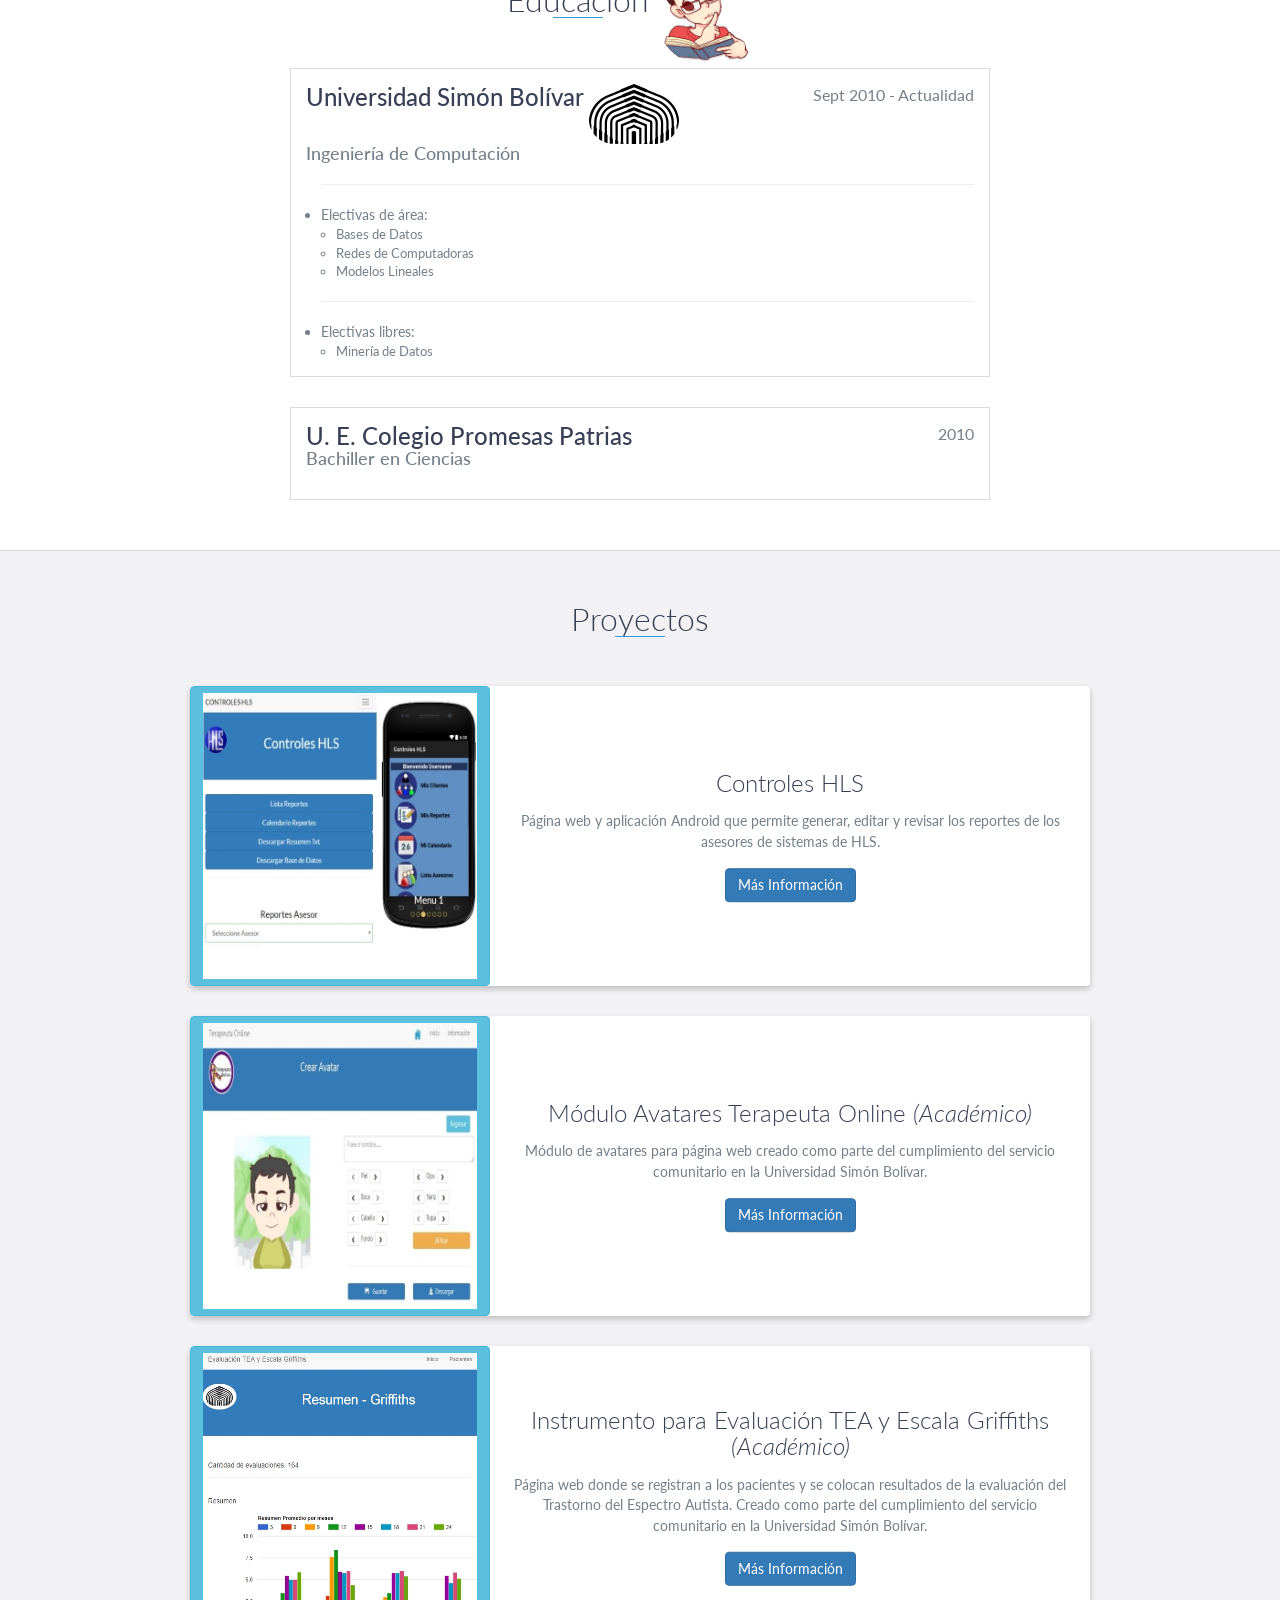
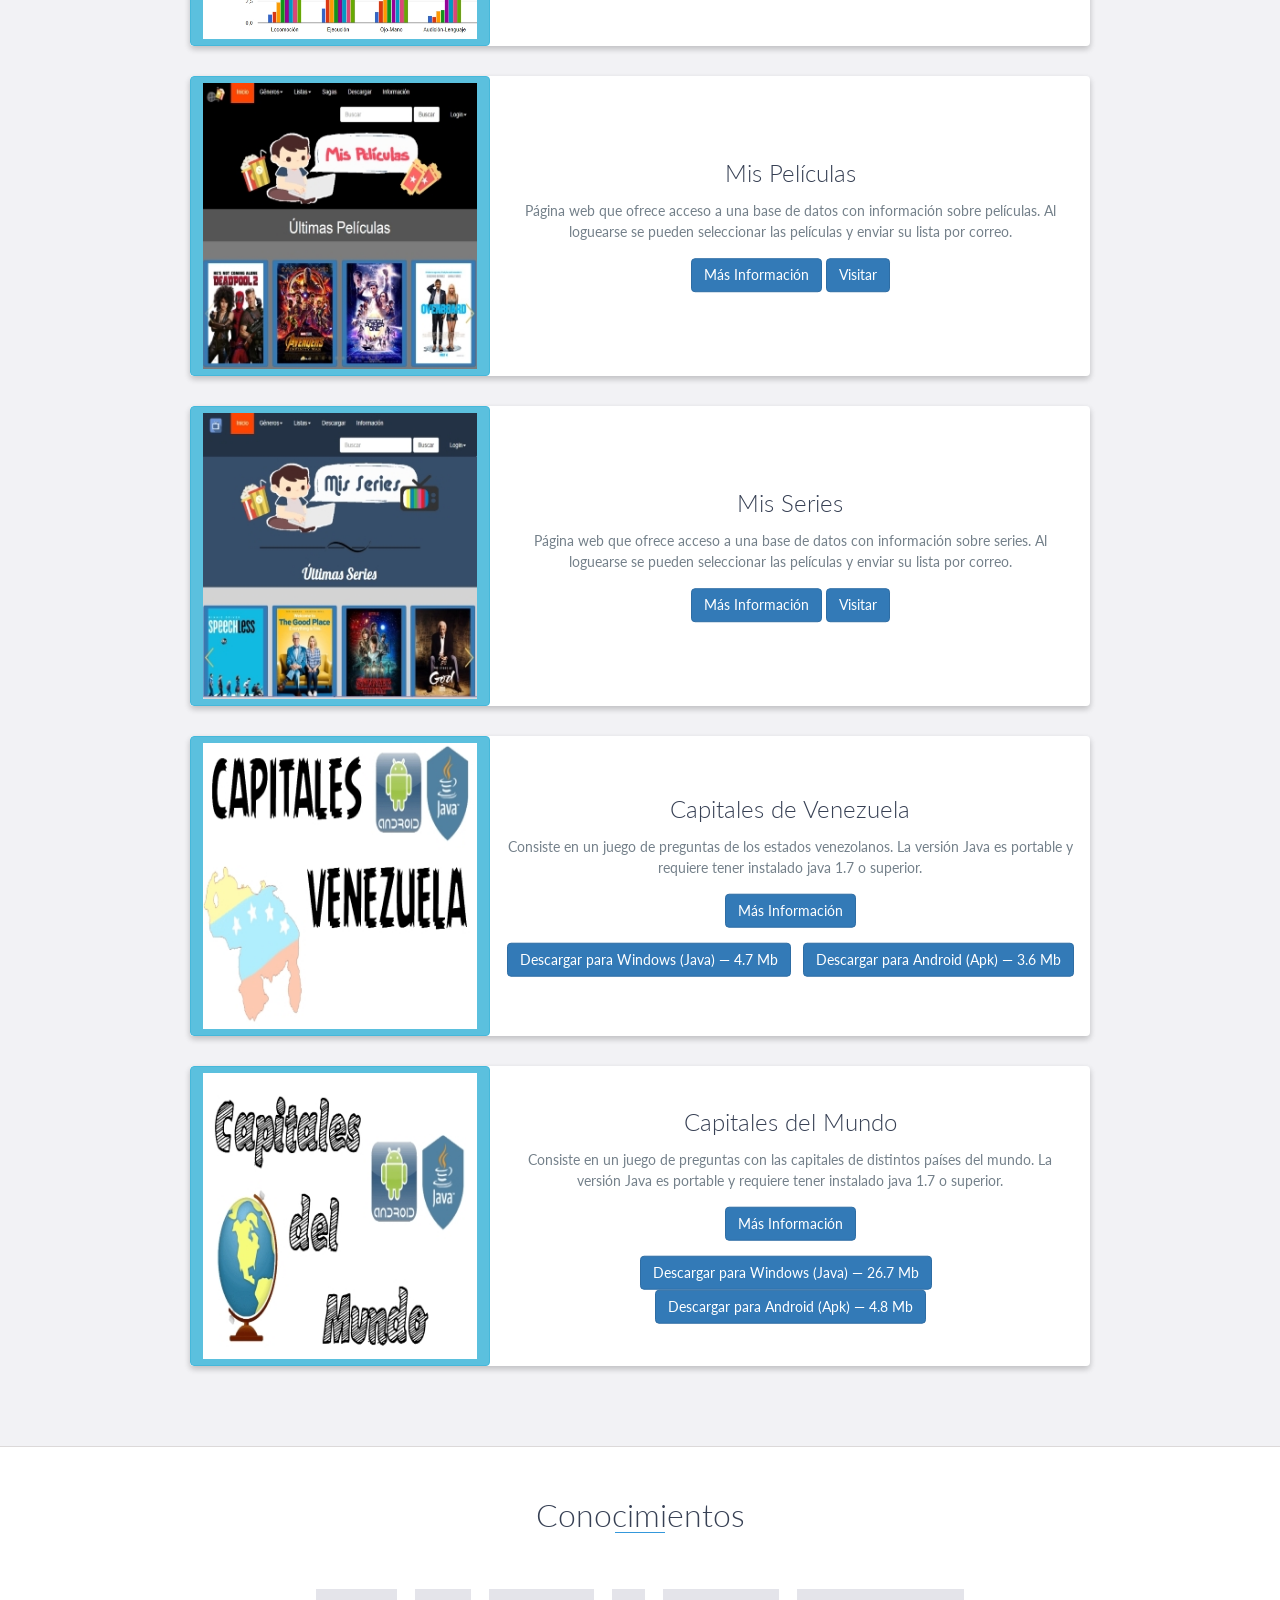
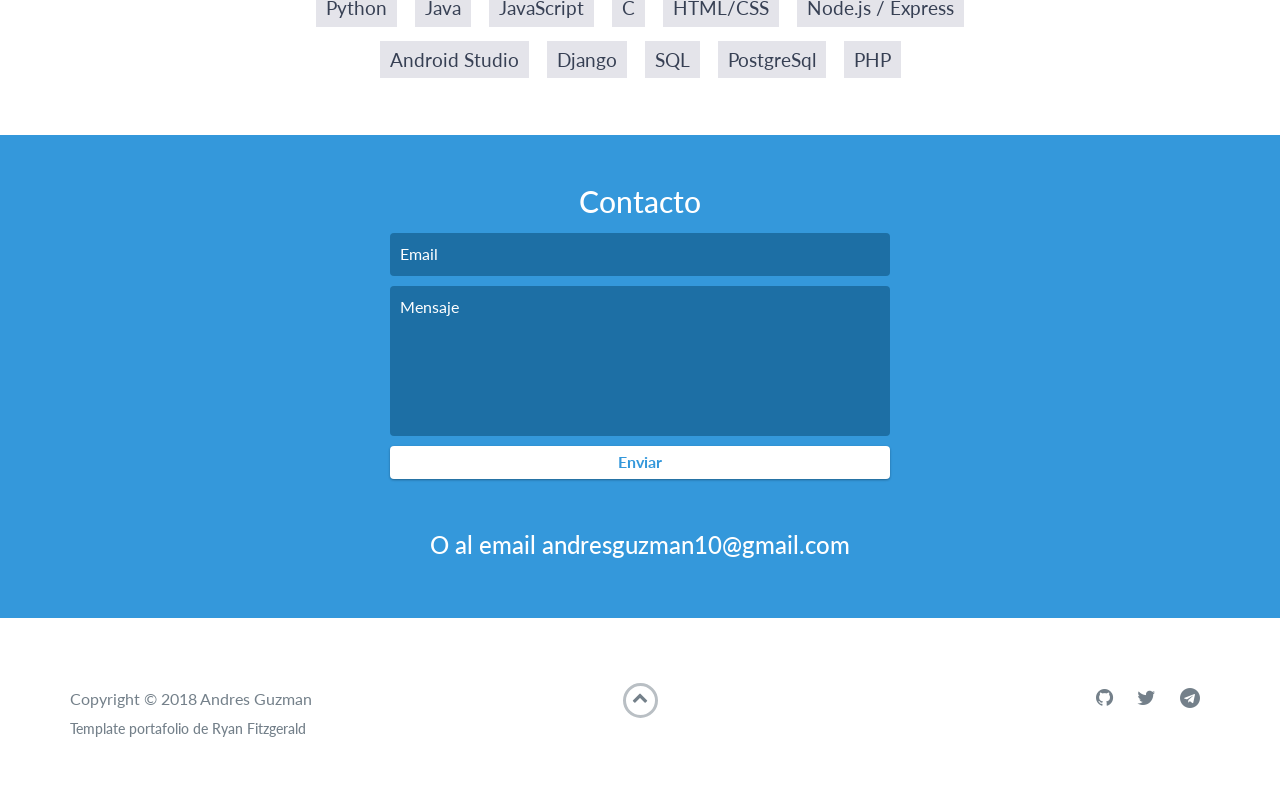
==== commit 553a09c7: "Cambiado orden educación" ====
--- a/index.html
+++ b/index.html
@@ -85,8 +85,7 @@
             <img src="images/logoblanco.png" alt="Logo">
             <h1>Andres J. Guzman M.</h1>
             <h2>Ing. de Computación</h2>
-            <a href="CV.pdf" download="andresguzmanCV.pdf" class="btn-rounded-white">Descargar PDF</a>
-            <a href="CV2.pdf" download="andresguzmanCV2.pdf" class="btn-rounded-white">Descargar PDF 2</a>
+            <a href="CV2.2.pdf" download="andresguzmanCV.pdf" class="btn-rounded-white">Descargar PDF</a>
         </div>
         <!-- End #lead-content -->
 
@@ -140,14 +139,8 @@
     <div id="education">
         <h2 class="heading">Educación</h2>
         <img src="images/estudio.png" width="120" height="120" alt="Educacion" class="img-circle">
-        <div class="education-block">
-            <h3>U. E. Colegio Promesas Patrias</h3>
-            <span class="education-date">2010</span>
-            <h4>Bachiller en Ciencias</h4>
-        </div>
-        <!-- End .education-block -->
-
-        <div class="education-block">
+        
+         <div class="education-block">
             <img src="images/logousb.png" alt="USB">
             <h3>Universidad Simón Bolívar&nbsp</h3>
             <span class="education-date">Sept 2010 - Actualidad</span>
@@ -178,6 +171,15 @@
                     </ul>
                 </li>
             </ul>
+        </div>
+        <!-- End .education-block -->
+        
+        
+        
+        <div class="education-block">
+            <h3>U. E. Colegio Promesas Patrias</h3>
+            <span class="education-date">2010</span>
+            <h4>Bachiller en Ciencias</h4>
         </div>
         <!-- End .education-block -->
 
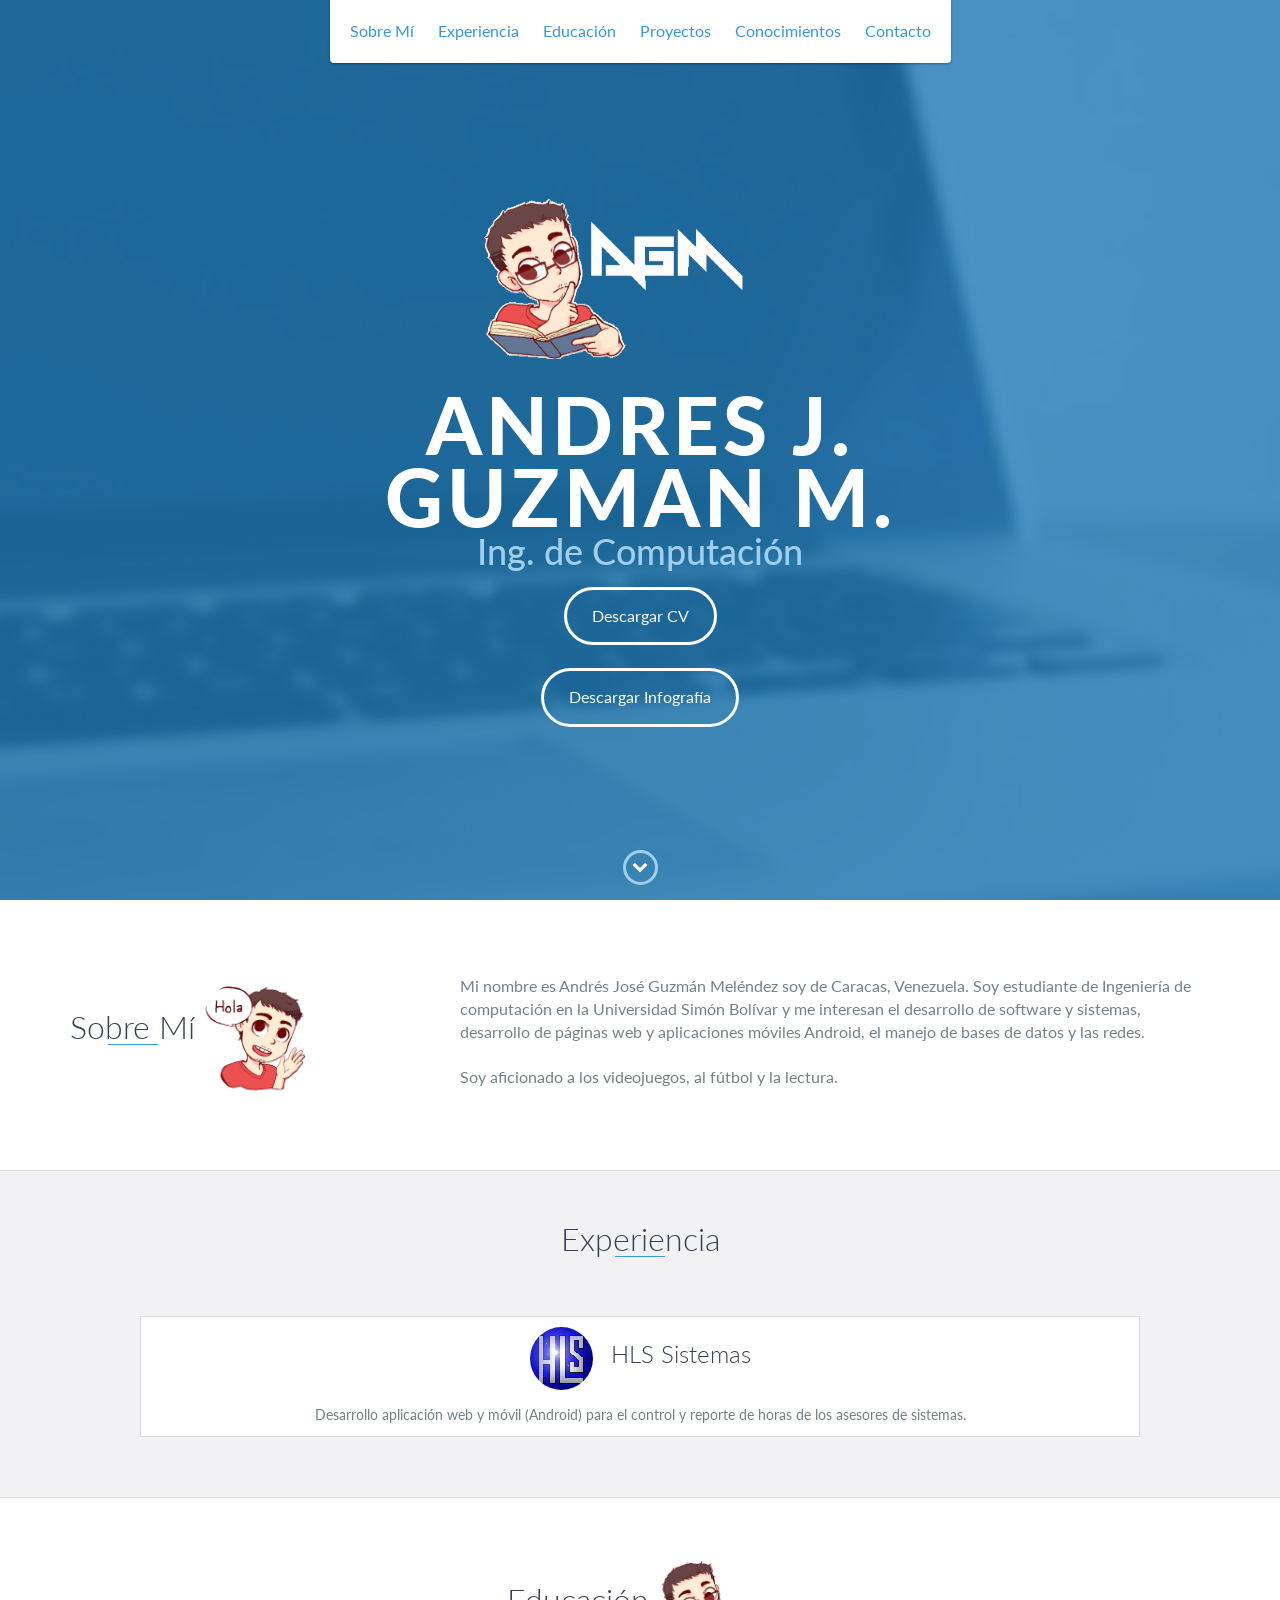
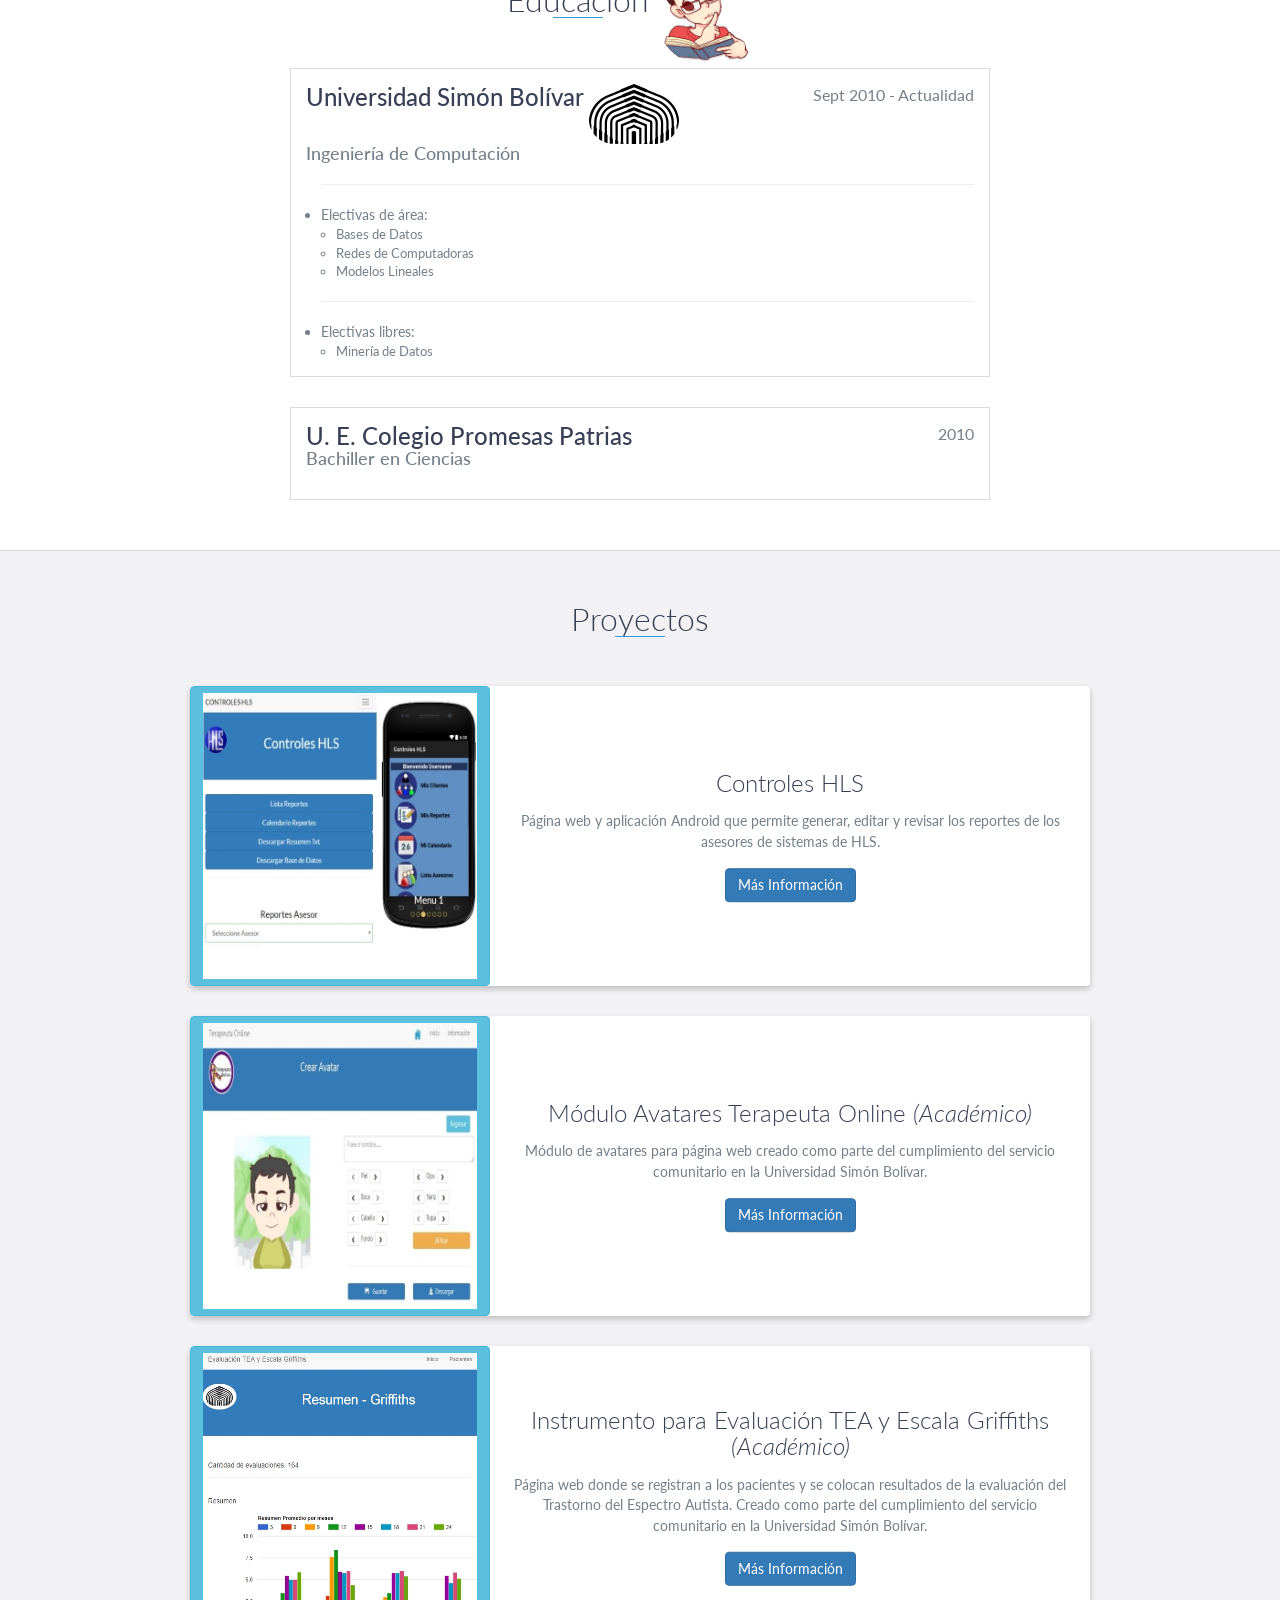
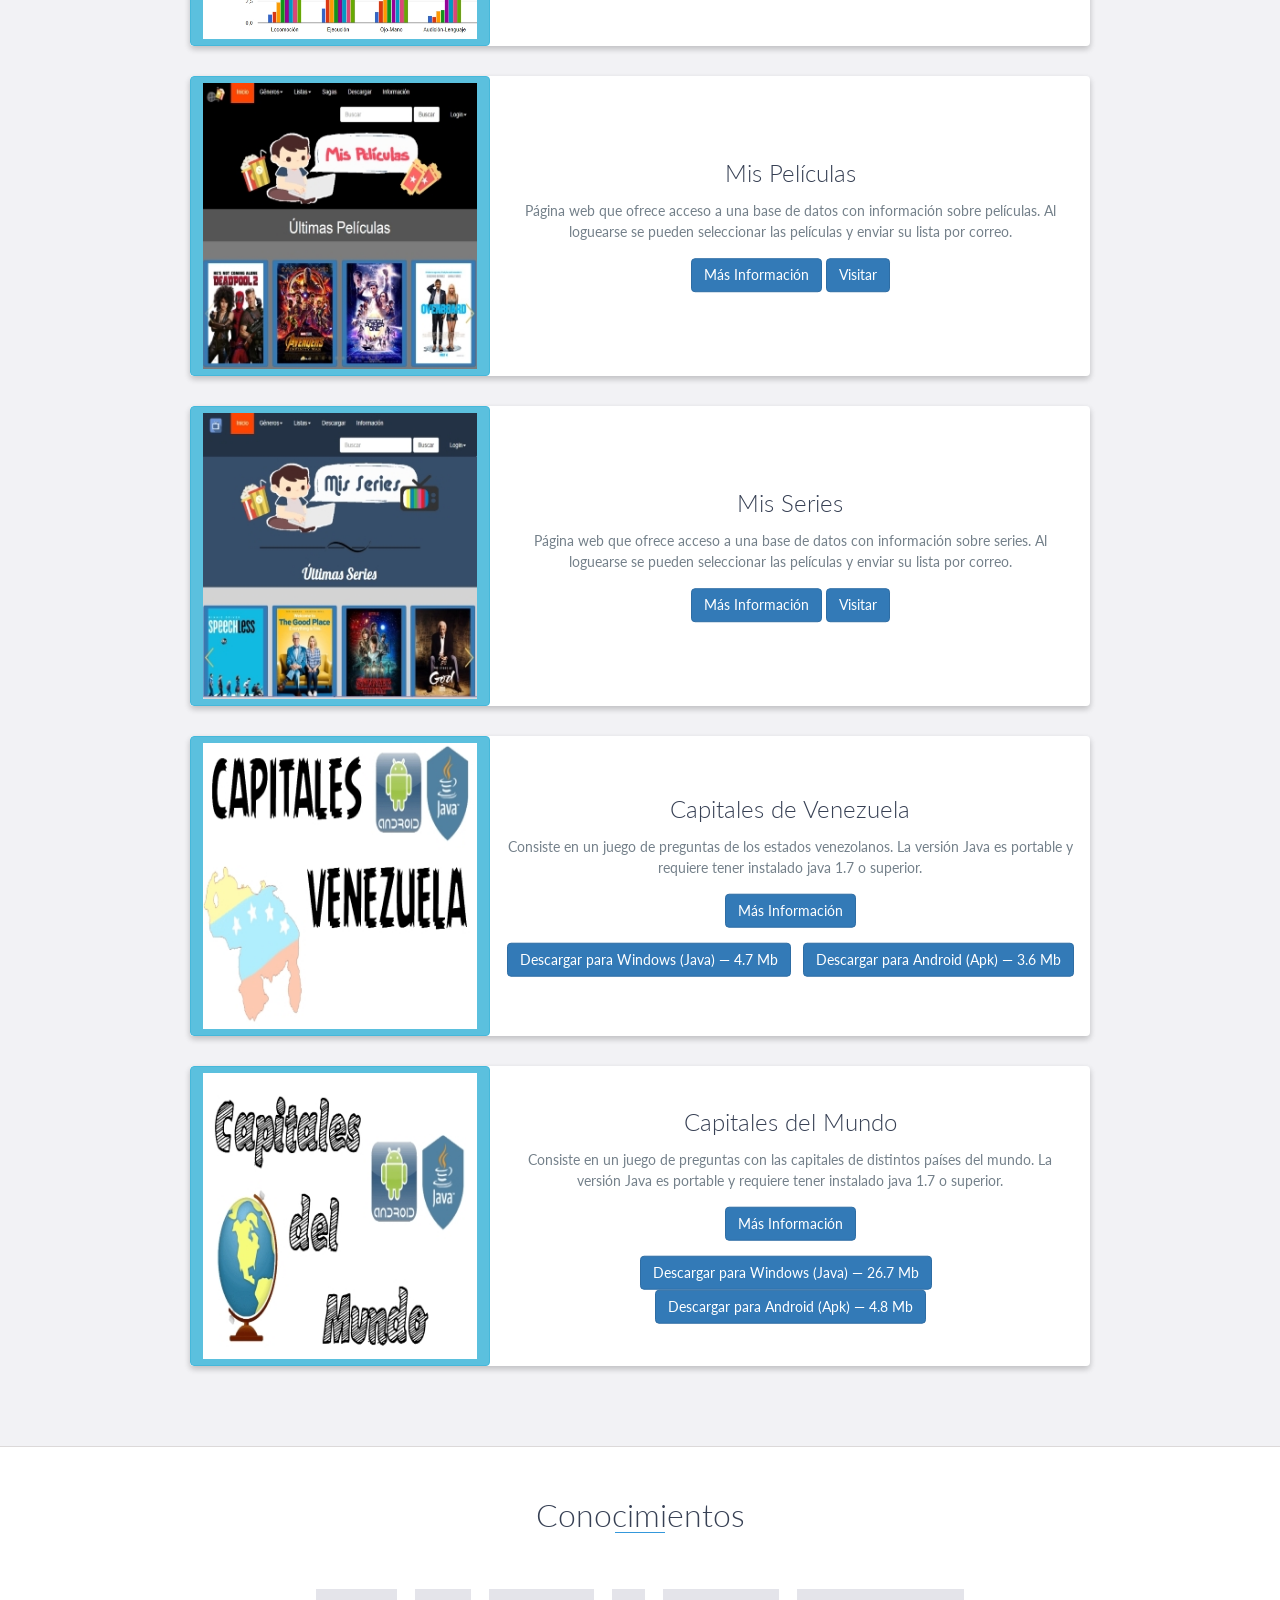
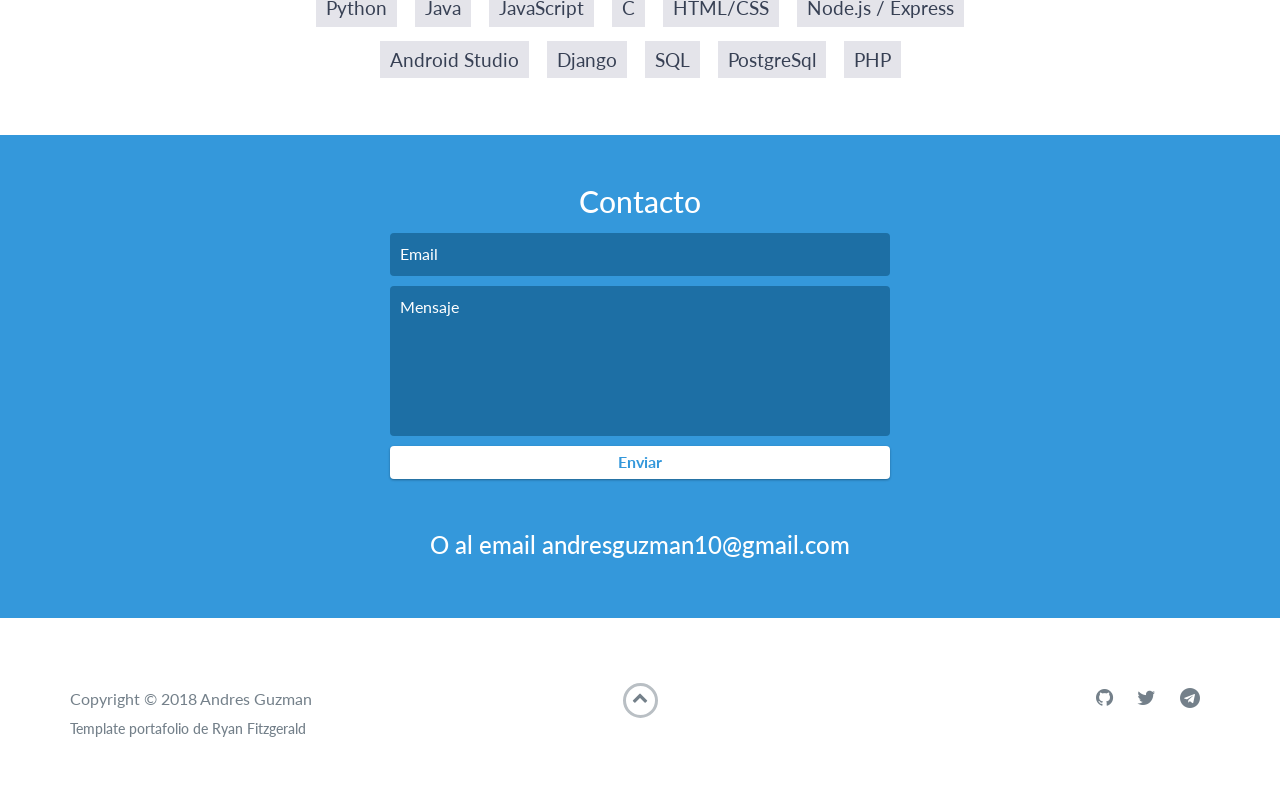
==== commit 3c7e0190: "agregado cv e infografia" ====
--- a/index.html
+++ b/index.html
@@ -65,7 +65,7 @@
                 <a href="#experience">Experiencia</a>
             </li>
             <li>
-                <a href="#education">Educacion</a>
+                <a href="#education">Educación</a>
             </li>
             <li>
                 <a href="#projects">Proyectos</a>
@@ -85,7 +85,15 @@
             <img src="images/logoblanco.png" alt="Logo">
             <h1>Andres J. Guzman M.</h1>
             <h2>Ing. de Computación</h2>
-            <a href="CV2.2.pdf" download="andresguzmanCV.pdf" class="btn-rounded-white">Descargar PDF</a>
+            <div class="row">
+                <a href="andresguzmanCV.pdf" target="_blank" class="btn-rounded-white">Descargar CV</a>
+            </div>
+            <div class="row">
+                &nbsp
+            </div>
+            <div class="row">
+                <a href="andresguzmanInfo.pdf" target="_blank" class="btn-rounded-white">Descargar Infografía</a>
+            </div>
         </div>
         <!-- End #lead-content -->
 
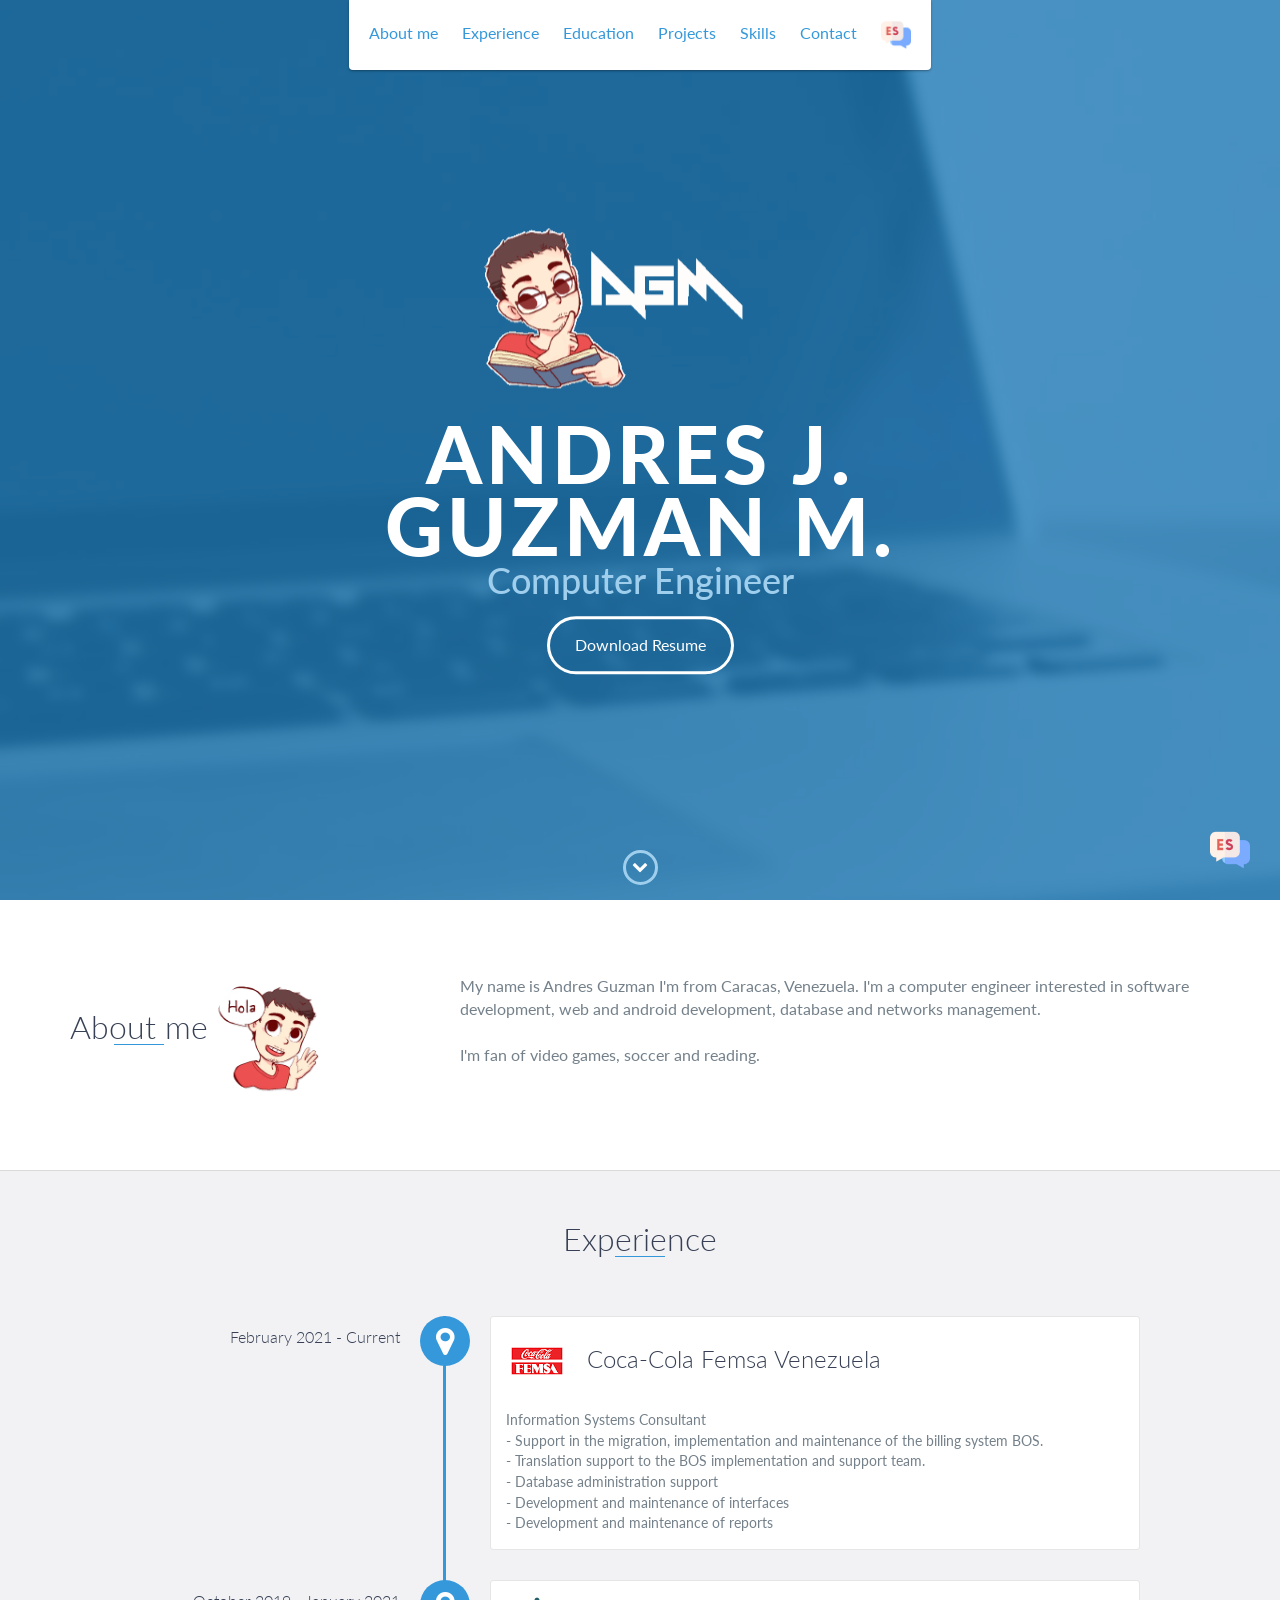
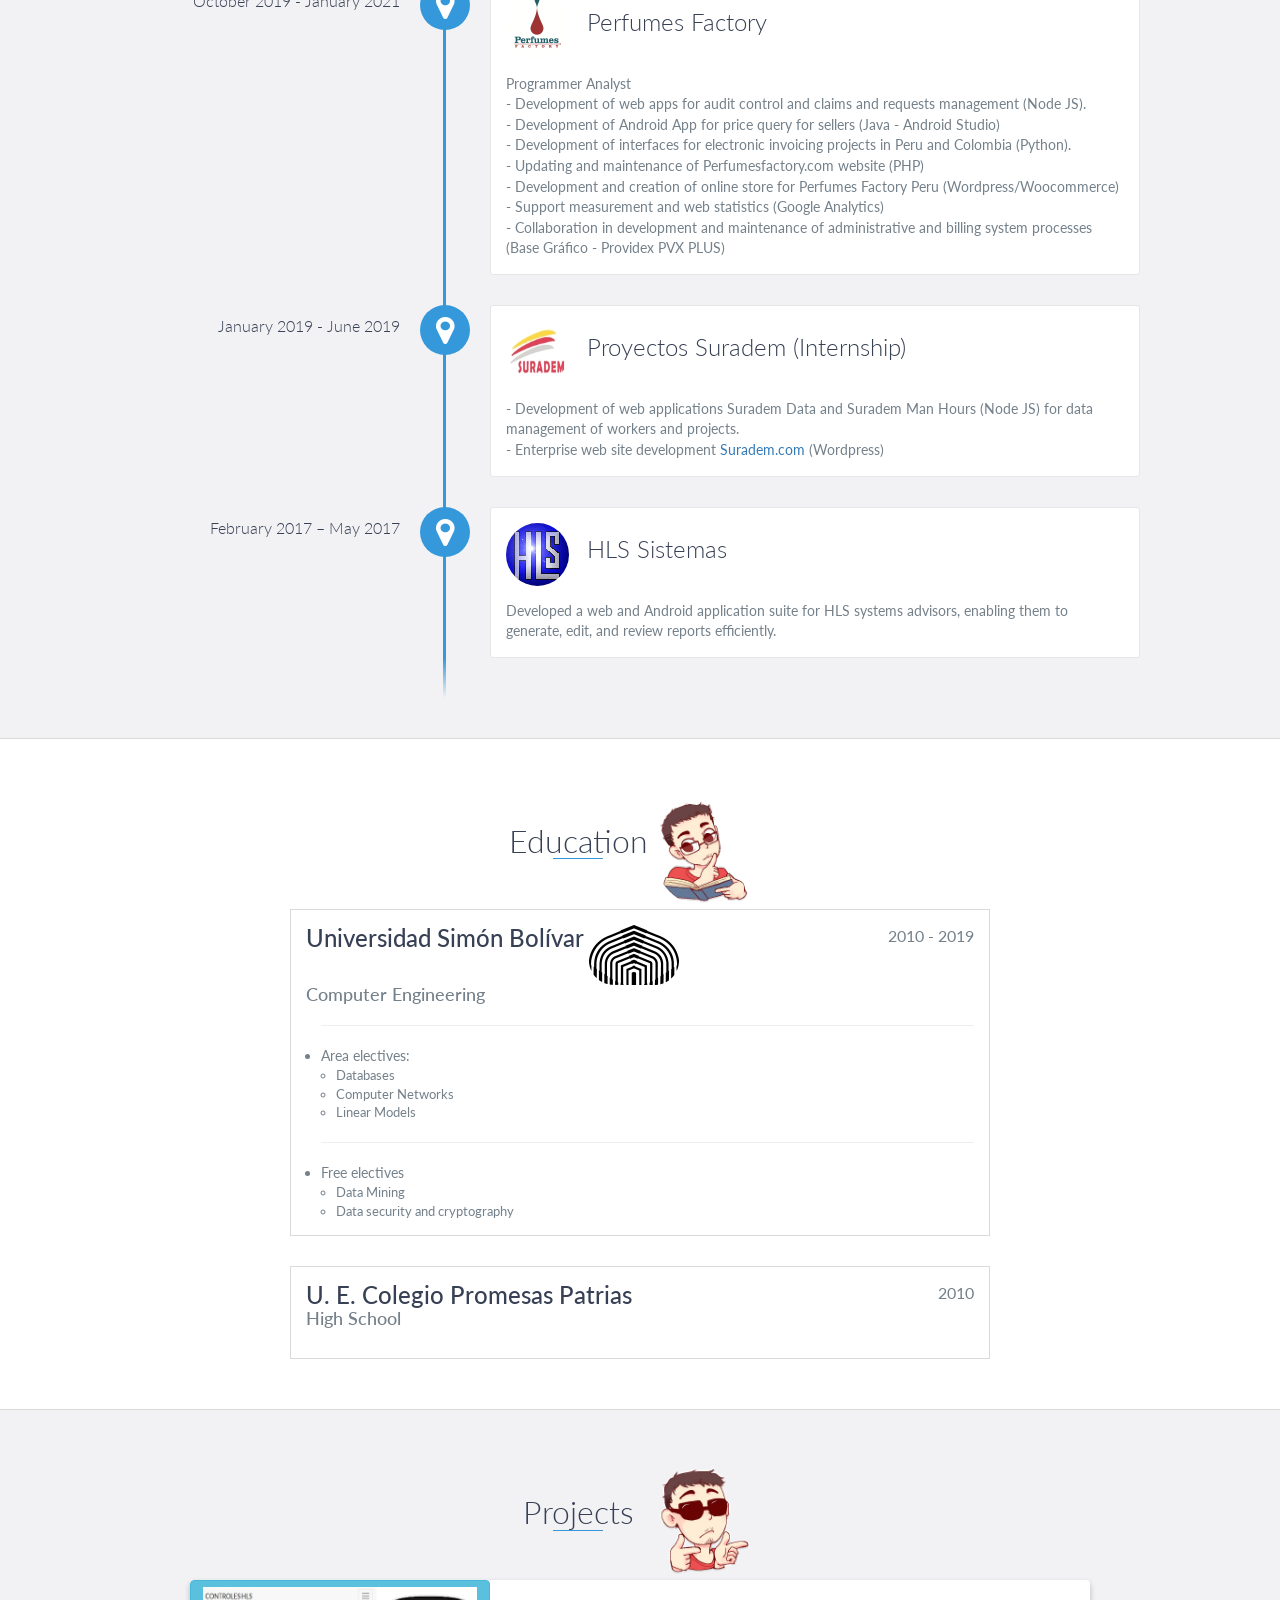
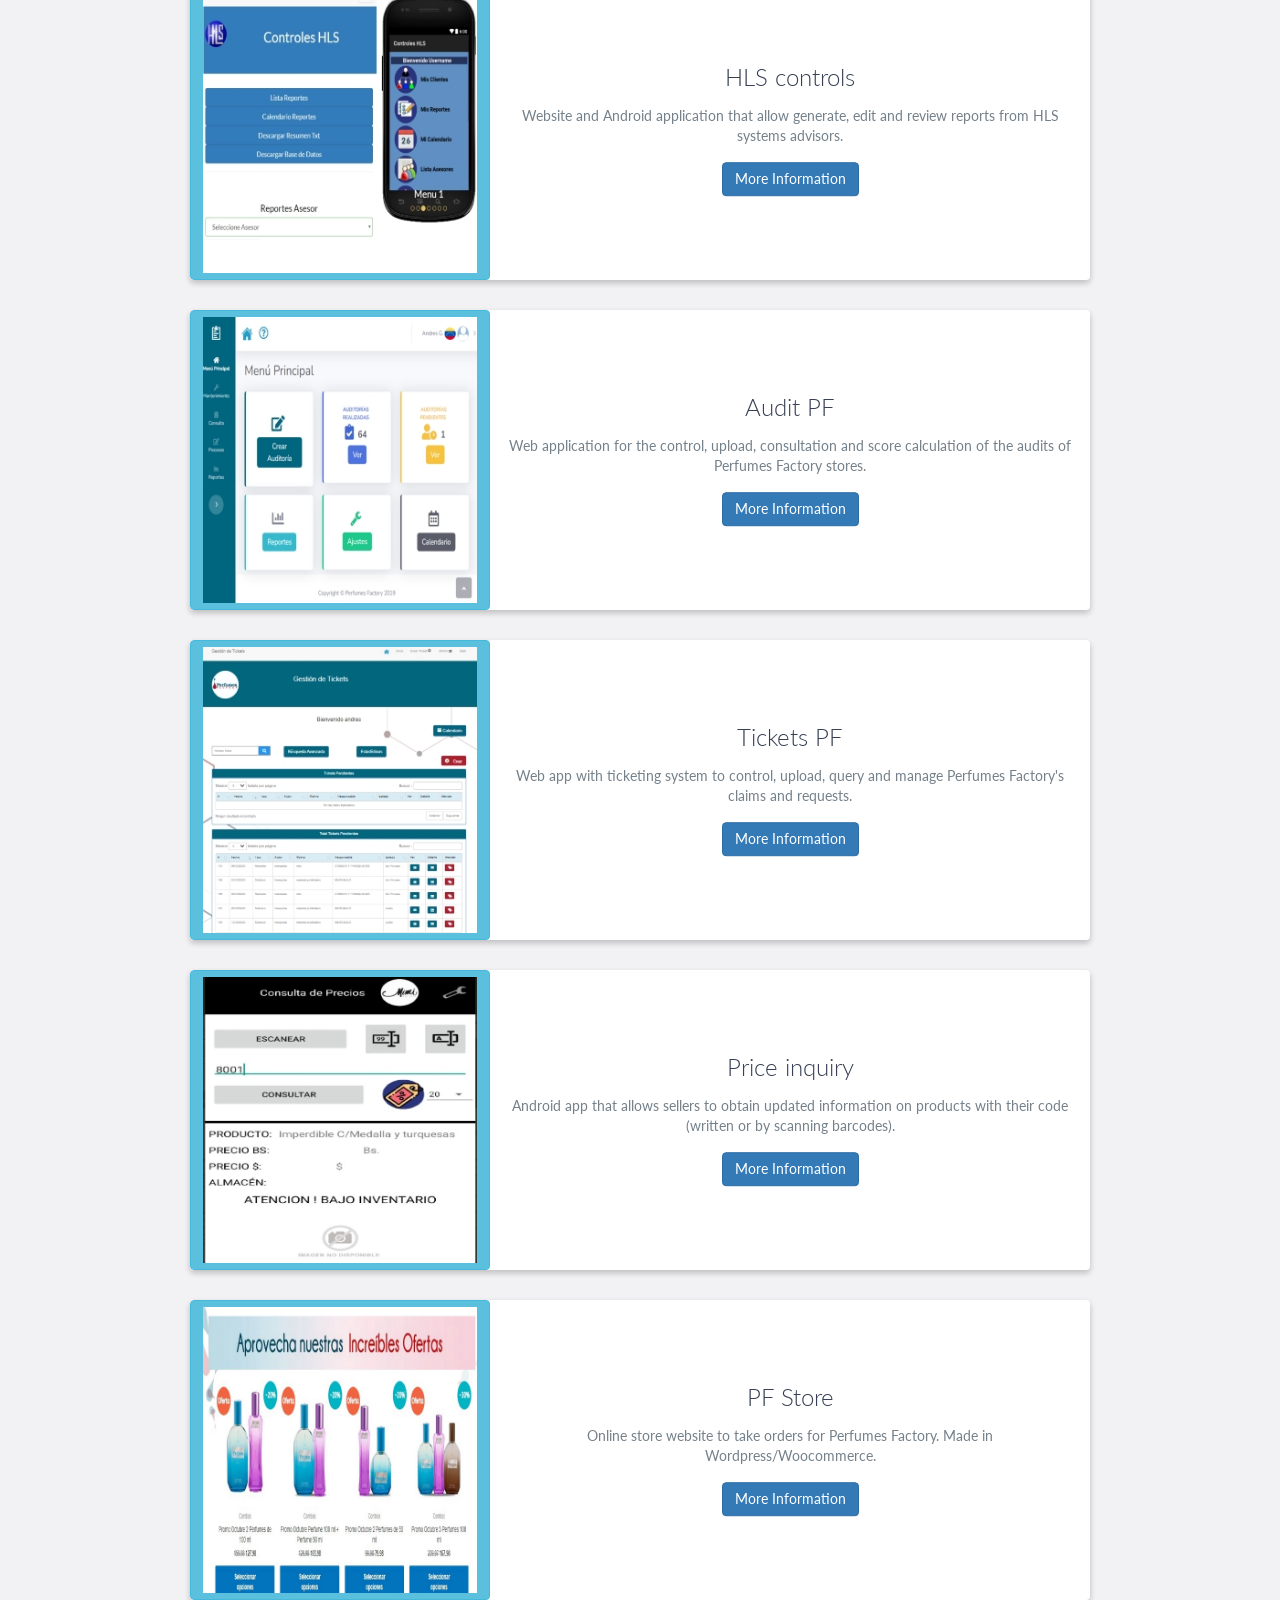
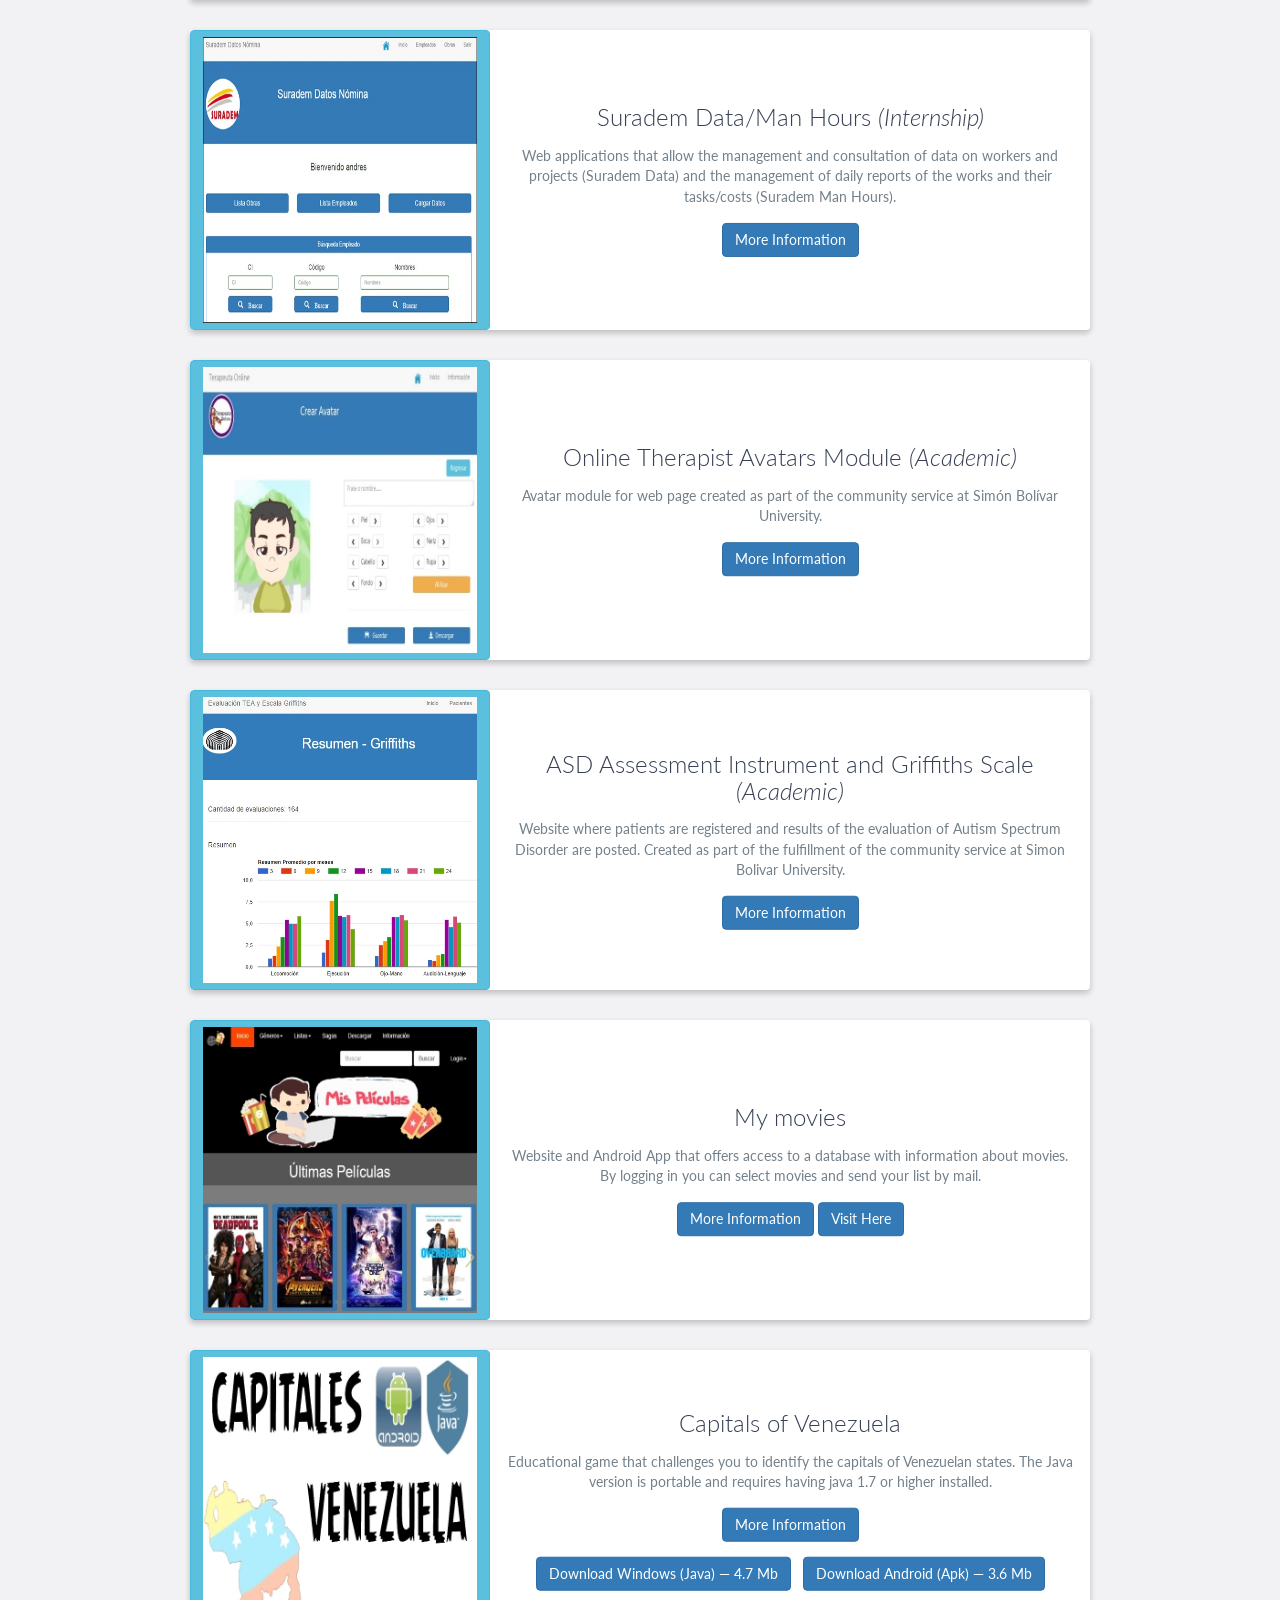
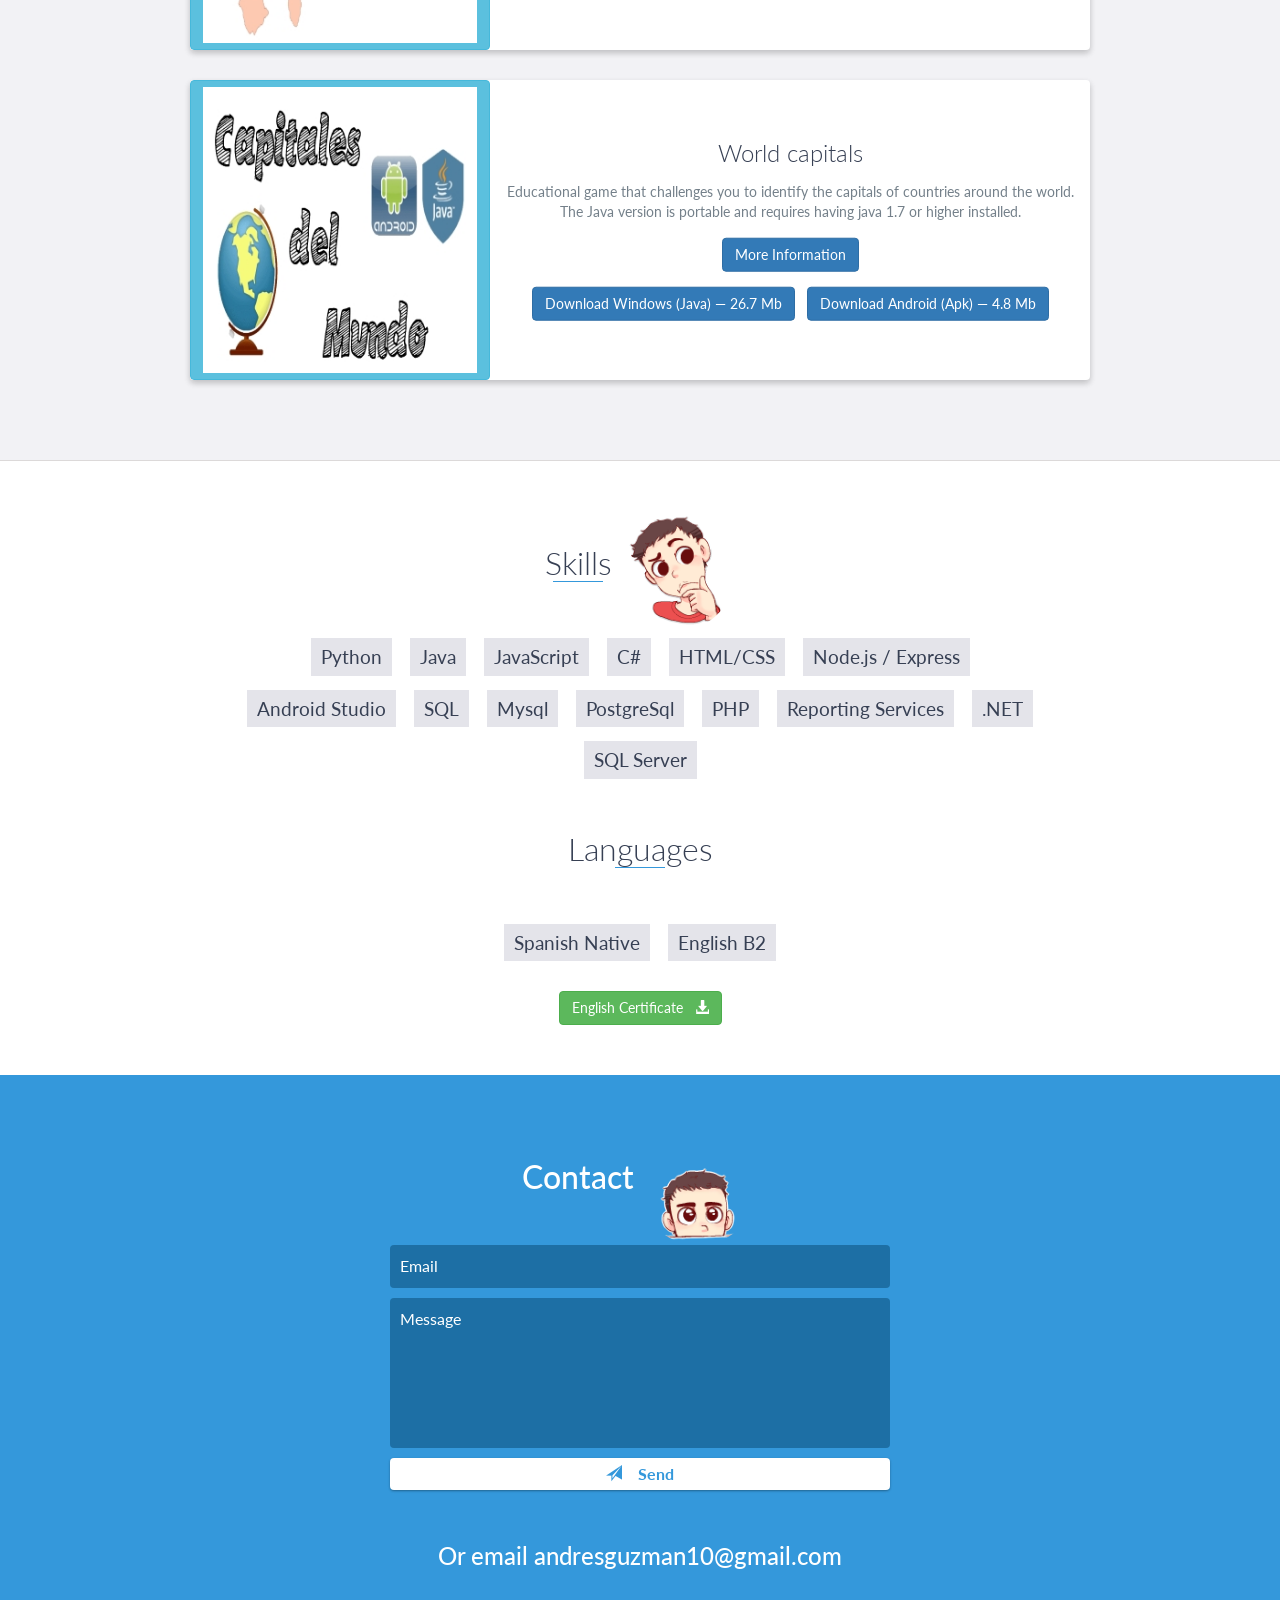
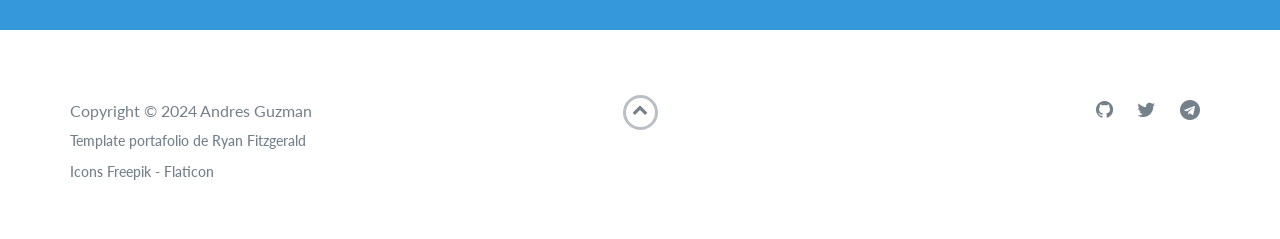
==== commit 10d037f3: "Prueba link" ====
--- a/index.html
+++ b/index.html
@@ -26,13 +26,12 @@
     <meta name="msapplication-TileImage" content="images/favicons/ms-icon-144x144.png">
     <meta name="theme-color" content="#ffffff">
 
-    <!-- Prueba información link-->
-    <meta property="og:url" content="https://andresguzman.me/">
+    <!-- Prueba información link -->
+    <meta property="og:url" content="https://androiderex.github.io/">
     <meta property="og:site_name" content="Andres J. Guzman M.">
     <meta property="og:title" content="Andres J. Guzman M.">
-    <meta property="og:description" content="Estudiante de Ingeniería de computación en la Universidad Simón Bolívar, Caracas, Venezuela. Interesado en el desarrollo de software, páginas web y aplicaciones Android.">
-    <meta property="og:image" content="icono.png">
-    
+    <meta property="og:description" content="Computer Engineering Universidad Simón Bolívar, Caracas, Venezuela. Interested in software development, android applications, database management and networks.">
+    <meta property="og:image" content="https://androiderex.github.io/icono.png">
 
 
 
@@ -46,9 +45,23 @@
     <script src="https://maxcdn.bootstrapcdn.com/bootstrap/3.3.7/js/bootstrap.min.js"></script>
     <link href="css/styles.css" rel="stylesheet">
     </style>
+     <style>
+    .floating-button {
+      position: fixed;
+      bottom: 20px;
+      right: 20px;
+      width: 50px;
+      height: 50px;
+      z-index: 10; /* Ensure button is on top of other elements */
+    }
+
+  </style>
 </head>
 
 <body>
+    <a class="floating-button" href="spanish.html">
+        <img src="images/esp2.png" width="40" height="40" alt="Español" title="Español">
+    </a>
     <div id="mobile-menu-open" class="shadow-large">
         <i class="fa fa-bars" aria-hidden="true"></i>
     </div>
@@ -59,22 +72,27 @@
         </div>
         <ul id="menu" class="shadow">
             <li>
-                <a href="#about">Sobre Mí</a>
+                <a href="#about">About me</a>
             </li>
             <li>
-                <a href="#experience">Experiencia</a>
+                <a href="#experience">Experience</a>
             </li>
             <li>
-                <a href="#education">Educación</a>
+                <a href="#education">Education</a>
             </li>
             <li>
-                <a href="#projects">Proyectos</a>
+                <a href="#projects">Projects</a>
             </li>
             <li>
-                <a href="#skills">Conocimientos</a>
+                <a href="#skills">Skills</a>
             </li>
             <li>
-                <a href="#contact">Contacto</a>
+                <a href="#contact">Contact</a>
+            </li>
+            <li class="traducir">
+                <a href="#about" title="Español">
+                    <img src="images/esp2.png"  width="30" height="30" alt="Español" title='Español'>
+                </a>
             </li>
         </ul>
     </header>
@@ -84,16 +102,13 @@
         <div id="lead-content">
             <img src="images/logoblanco.png" alt="Logo">
             <h1>Andres J. Guzman M.</h1>
-            <h2>Ing. de Computación</h2>
+            <h2>Computer Engineer</h2>
             <div class="row">
-                <a href="andresguzmanCV.pdf" target="_blank" class="btn-rounded-white">Descargar CV</a>
+                <a href="andres_guzman_CV_ENG.pdf" target="_blank" class="btn-rounded-white">Download Resume</a>
             </div>
             <div class="row">
                 &nbsp
-            </div>
-            <div class="row">
-                <a href="andresguzmanInfo.pdf" target="_blank" class="btn-rounded-white">Descargar Infografía</a>
-            </div>
+            </div>            
         </div>
         <!-- End #lead-content -->
 
@@ -112,17 +127,13 @@
         <div class="container">
             <div class="row">
                 <div class="col-md-4">
-                    <h2 class="heading">Sobre Mí</h2>
+                    <h2 class="heading">About me</h2>
                     <img src="images/hola.png" width="120" height="120" alt="Sobre mi" class="img-circle">
                 </div>
                 <div class="col-md-8">
-                    <p>
-                        Mi nombre es Andrés José Guzmán Meléndez soy de Caracas, Venezuela. Soy estudiante de Ingeniería de computación en la Universidad Simón Bolívar y me interesan el desarrollo de software y sistemas, desarrollo de páginas web y aplicaciones móviles Android, el manejo
-                        de bases de datos y las redes.
-                    </p>
-                    <p>&nbsp</p>
-                    <p>Soy aficionado a los videojuegos, al fútbol y la lectura.
-                    </p>
+                     <p> My name is Andres Guzman I'm from Caracas, Venezuela. I'm a computer engineer interested in software development, web and android development, database and networks management.</p>
+                    <p>&nbsp;</p>
+                    <p>I'm fan of video games, soccer and reading.</p>
                 </div>
             </div>
         </div>
@@ -130,64 +141,111 @@
     <!-- End #about -->
 
     <div id="experience" class="background-alt">
-        <h2 class="heading">Experiencia</h2>
+        <h2 class="heading">Experience</h2>
         <div id="experience-timeline">
-            <div data-date="Febrero 2017 – Mayo 2017">
+           
+            
+            
+            <div data-date="February 2021 - Current">
+                <img src="images/logofemsa.png" alt="Coca-Cola" class="img-circle">
+                <h3>&nbsp&nbspCoca-Cola Femsa Venezuela</h3>
+                <h4></h4>
+                <p> Information Systems Consultant<br>
+                - Support in the migration, implementation and maintenance of the billing system BOS.<br>
+                - Translation support to the BOS implementation and support team.<br>
+                - Database administration support<br>
+                - Development and maintenance of interfaces<br>
+                - Development and maintenance of reports<br>
+                </p>
+            </div> 
+            <div data-date="October 2019 - January 2021">
+                <img src="images/logoperfumes.png" alt="Perfumes Factory" class="img-circle">
+                <h3>&nbsp&nbspPerfumes Factory</h3>
+                <h4></h4>
+                <p>
+                    Programmer Analyst<br>
+                    - Development of web apps for audit control and claims and requests management (Node JS).<br>
+                    - Development of Android App for price query for sellers (Java - Android Studio) <br>
+                    - Development of interfaces for electronic invoicing projects in Peru and Colombia (Python).<br>
+                    - Updating and maintenance of Perfumesfactory.com website (PHP)<br>
+                    - Development and creation of online store for Perfumes Factory Peru (Wordpress/Woocommerce)<br>
+                    - Support measurement and web statistics (Google Analytics)<br>
+                    - Collaboration in development and maintenance of administrative and billing system processes (Base Gráfico - Providex PVX PLUS)                  
+                </p>
+            </div>  
+            <div data-date="January 2019 - June 2019">
+                <img src="images/logosuradem.png" alt="SURADEM" class="img-circle">
+                <h3>&nbsp&nbspProyectos Suradem (Internship)</h3>
+                <h4></h4>
+                <p>
+                    - Development of web applications Suradem Data and Suradem Man Hours (Node JS) for data management of workers and projects. <br>
+                    - Enterprise web site development  <a href="https://suradem.com/" target="_blank">Suradem.com</a>
+                    (Wordpress)                   
+                </p>
+            </div>
+            <div data-date="February 2017 – May 2017">
                 <img src="images/logohls.png" alt="HLS" class="img-circle">
                 <h3>&nbsp&nbspHLS Sistemas</h3>
                 <h4></h4>
                 <p>
-                    Desarrollo aplicación web y móvil (Android) para el control y reporte de horas de los asesores de sistemas.
+                   Developed a web and Android application suite for HLS systems advisors, enabling them to generate, edit, and review reports efficiently.
                 </p>
             </div>
+
+
+
+
+
         </div>
     </div>
     <!-- End #experience -->
 
     <div id="education">
-        <h2 class="heading">Educación</h2>
+        <h2 class="heading">Education</h2>
         <img src="images/estudio.png" width="120" height="120" alt="Educacion" class="img-circle">
         
          <div class="education-block">
             <img src="images/logousb.png" alt="USB">
             <h3>Universidad Simón Bolívar&nbsp</h3>
-            <span class="education-date">Sept 2010 - Actualidad</span>
-            <h4>Ingeniería de Computación</h4>
+            <span class="education-date">2010 - 2019</span>
+            <h4>Computer Engineering</h4>
             <ul>
                 <hr>
                 <li>
-                    Electivas de área:
+                    Area electives:
                     <ul>
                         <li>
-                            Bases de Datos
-                        </li>
-                        <li>
-                            Redes de Computadoras
-                        </li>
-                        <li>
-                            Modelos Lineales
+                            Databases
+                        </li>
+                        <li>
+                            Computer Networks
+                        </li>
+                        <li>
+                            Linear Models
                         </li>
                     </ul>
                 </li>
                 <hr>
                 <li>
-                    Electivas libres:
+                    Free electives
                     <ul>
                         <li>
-                            Minería de Datos
-                        </li>
+                            Data Mining
+                        </li>
+                        <li>
+                            Data security and cryptography 
+                        </li>
+                       
                     </ul>
                 </li>
             </ul>
         </div>
-        <!-- End .education-block -->
-        
-        
+        <!-- End .education-block -->    
         
         <div class="education-block">
             <h3>U. E. Colegio Promesas Patrias</h3>
             <span class="education-date">2010</span>
-            <h4>Bachiller en Ciencias</h4>
+            <h4>High School</h4>
         </div>
         <!-- End .education-block -->
 
@@ -195,7 +253,8 @@
     <!-- End #education -->
 
     <div id="projects" class="background-alt">
-        <h2 class="heading">Proyectos</h2>
+        <h2 class="heading">Projects</h2>
+        <img src="images/lentes.png" width="120" height="120" alt="Projects" class="img-circle">
         <div class="container">
             <div class="row">
 
@@ -206,19 +265,140 @@
                     </div>
                     <!-- End .project-image -->
                     <div class="project-info">
-                        <h3>Controles HLS</h3>
+                        <h3>HLS controls</h3>
                         <p>
-                            Página web y aplicación Android que permite generar, editar y revisar los reportes de los asesores de sistemas de HLS.
-                        </p>
-                        <a data-toggle="modal" data-imagen="hls" data-nombre="Controles HLS" data-descripcion="Página web y aplicación Android que permite generar, editar y revisar los reportes de los asesores de sistemas de HLS." class="open-proyectoDialog btn btn-primary"
-                            data-tecnicos="Página Web hecha en Node Js/Express y aplicación Android que se conectan a un servidor Node JS donde se almacenan los datos" data-target="#proyectoDialog" data-fecha="Febrero-Mayo 2017" href="#proyectoDialog">
-                            Más Información
+                           Website and Android application that allow generate, edit and review reports from HLS systems advisors.
+                        </p>
+                        <a data-toggle="modal" data-imagen="hls" data-nombre="HLS controls" data-descripcion=" Website and Android application that allow generate, edit and review reports from HLS systems advisors." class="open-proyectoDialog btn btn-primary"
+                            data-tecnicos="Web page made in Node Js/Express and Android application that connect to a Node JS server where the data is stored (SQLITE)" data-target="#proyectoDialog" data-fecha="February-May 2017" href="#proyectoDialog">
+                            More Information
                        </a>
                     </div>
                     <!-- End .project-info -->
                 </div>
                 <!-- End .project -->
 
+                <!-- Auditorias PF  -->
+                <div class="project shadow-large">
+                    <div class="project-image">
+                        <img src="images/audpf1.jpg" width="300" height="300" class="btn btn-info" />
+                    </div>
+                    <!-- End .project-image -->
+                    <div class="project-info">
+                        <h3>Audit PF </h3>
+                        <p style="text-align:center">
+                            Web application for the control, upload, consultation and score calculation of the audits of Perfumes Factory stores.
+                        </p>
+                        <a data-toggle="modal" data-imagen="audpf" data-nombre="Auditorías PF" data-descripcion="
+                        - <b>Audits PF</b> Web application for the control, upload, consultation and score calculation of the audits of Perfumes Factory stores. The application allows auditors to enter the audits performed in the system (only from their country) and their score is calculated according to the model and the answers provided. It has user roles to manage the status and permissions of the audits as well as reports and statistics module." class="open-proyectoDialog btn btn-primary"
+                            data-tecnicos="Web App made in Node Js/Express, with Sqlite databases. The chartjs library was used for chart management and exceljs for reports." data-target="#proyectoDialog" data-fecha="October - December 2019" href="#proyectoDialog">
+                            More Information
+                       </a>
+                    </div>
+                    <!-- End .project-info -->
+                </div>
+                <!-- End .project -->
+
+
+
+                <!-- Tickets PF  -->
+                <div class="project shadow-large">
+                    <div class="project-image">
+                        <img src="images/ticketpf1.jpg" width="300" height="300" class="btn btn-info" />
+                    </div>
+                    <!-- End .project-image -->
+                    <div class="project-info">
+                        <h3>Tickets PF </h3>
+                        <p style="text-align:center">
+                            Web app with ticketing system to control, upload, query and manage Perfumes Factory's claims and requests.
+                        </p>
+                        <a data-toggle="modal" data-imagen="ticketpf" data-nombre="Tickets PF" data-descripcion="
+                        - <b>Tickets PF</b>
+                            Web application that allows you to consult, modify and upload claims and requests to Perfumes Factory stores or departments and view or download reports and statistics on the results of the same. <br>
+                            It has email alerts, attach data to tickets, comments system and historical operations.<br>
+                             It has an administration module to edit roles, departments and stores for viewing/response permissions for requests and claims." class="open-proyectoDialog btn btn-primary"
+                            data-tecnicos="Web App made in Node Js/Express, with Sqlite databases. The chartjs library was used for chart management and exceljs for reports." data-target="#proyectoDialog" data-fecha="October 2019" href="#proyectoDialog">
+                            More Information
+                       </a>
+                    </div>
+                    <!-- End .project-info -->
+                </div>
+                <!-- End .project -->
+
+                <!-- Consulta Precios -->
+                <div class="project shadow-large">
+                    <div class="project-image">
+                        <img src="images/mimi1.jpg" width="300" height="300" class="btn btn-info" />
+                    </div>
+                    <!-- End .project-image -->
+                    <div class="project-info">
+                        <h3>Price inquiry</h3>
+                        <p style="text-align:center">
+                            Android app that allows sellers to obtain updated information on products with their code (written or by scanning barcodes).
+                        </p>
+                        <a data-toggle="modal" data-imagen="mimi" data-nombre="Price inquiry" data-descripcion="
+                        - <b>Price inquiry</b>  is an Android App that allows sellers to obtain updated product information by consulting directly to the billing system by web interface.<br>
+                            It allows to obtain price, status and representative image..<br>
+                            It has barcode or QR code scanning to enter the product number." class="open-proyectoDialog btn btn-primary"
+                            data-tecnicos="Android App made in Android Studio, with Sqlite databases. The ZXing library and application is used to scan the codes." data-target="#proyectoDialog" data-fecha="August 2020" href="#proyectoDialog">
+                            More Information
+                       </a>
+                    </div>
+                    <!-- End .project-info -->
+                </div>
+                <!-- End .project -->
+
+                <!-- Tienda PF  -->
+                <div class="project shadow-large">
+                    <div class="project-image">
+                        <img src="images/tiendapf1.jpg" width="300" height="300" class="btn btn-info" />
+                    </div>
+                    <!-- End .project-image -->
+                    <div class="project-info">
+                        <h3>PF Store </h3>
+                        <p style="text-align:center">
+                            Online store website to take orders for Perfumes Factory. Made in Wordpress/Woocommerce.
+                        </p>
+                        <a data-toggle="modal" data-imagen="tiendapf" data-nombre="Tienda PF" data-descripcion="
+                        - <b>PF Store</b> is a website that allows you to consult the factory perfume catalog and place orders online. <br>
+                            We adapted combos/promotions plugins and designed interfaces with the billing system to process orders.<br>" class="open-proyectoDialog btn btn-primary"
+                            data-tecnicos="Online Store made with Wordpress/Woocommerce." data-target="#proyectoDialog" data-fecha="June - December 2020" href="#proyectoDialog">
+                            More Information
+                       </a>
+                    </div>
+                    <!-- End .project-info -->
+                </div>
+                <!-- End .project -->
+
+
+
+
+
+
+                <!-- SURADEM  -->
+                <div class="project shadow-large">
+                    <div class="project-image">
+                        <img src="images/suradem1.jpg" width="300" height="300" class="btn btn-info" />
+                    </div>
+                    <!-- End .project-image -->
+                    <div class="project-info">
+                        <h3>Suradem Data/Man Hours <i>(Internship)</i></h3>
+                        <p>
+                           Web applications that allow the management and consultation of data on workers and projects (Suradem Data) and the management of daily reports of the works and their tasks/costs (Suradem Man Hours).
+                        </p>
+                        <a data-toggle="modal" data-imagen="suradem" data-nombre="Suradem Datos/Horas Hombre" data-descripcion="
+                        - <b>Suradem Data</b> is a web application that allows to consult, modify and add data about the company's workers and the projects in which they work or have worked. It allows to display data such as historical positions-salaries, assigned project, status of the worker or any observation about him/her.  <br>
+                        - <b>Suradem Man Hours</b> is a web application that allows the uploading of daily reports (man hours) and obtain statistics such as hours needed per construction phase.
+                        Both applications have reports that can be filtered and downloaded as PDF or Microsoft Excel files." class="open-proyectoDialog btn btn-primary"
+                            data-tecnicos="Web applications made in Node Js/Express, with Sqlite and PostgreSQL databases. Deployed on Heroku and Azure" data-target="#proyectoDialog" data-fecha="January-June 2019" href="#proyectoDialog">
+                            More Information
+                       </a>
+                    </div>
+                    <!-- End .project-info -->
+                </div>
+                <!-- End .project -->
+
+
                 <!-- AVATARES TERAPEUTA  -->
                 <div class="project shadow-large">
                     <div class="project-image">
@@ -226,13 +406,13 @@
                     </div>
                     <!-- End .project-image -->
                     <div class="project-info">
-                        <h3>Módulo Avatares Terapeuta Online <i>(Académico)</i></h3>
+                        <h3>Online Therapist Avatars Module <i>(Academic)</i></h3>
                         <p>
-                            Módulo de avatares para página web creado como parte del cumplimiento del servicio comunitario en la Universidad Simón Bolívar.
-                        </p>
-                        <a data-toggle="modal" data-imagen="terapeuta" data-nombre="Avatares Terapeuta Online" data-descripcion="Página web de terapeuta online con login para mostrar el módulo de avatares creado como parte del cumplimiento del servicio comunitario 'Apoyo Tecnológico a las Personas con Necesidades Especiales y/o con Discapacidad' en la universidad Simón Bolívar."
-                            class="open-proyectoDialog btn btn-primary" data-tecnicos="Servidor Express Node JS, vistas manejadas con handlebars y base de datos SQLite" data-fecha="Mayo 2018" data-target="#proyectoDialog" href="#proyectoDialog">
-                            Más Información
+                            Avatar module for web page created as part of the community service at Simón Bolívar University.
+                        </p>
+                        <a data-toggle="modal" data-imagen="terapeuta" data-nombre="Avatares Terapeuta Online" data-descripcion="Online therapist website with login to show the avatar module created as part of the fulfillment of the community service 'Technological Support to People with Special Needs and/or Disabilities' at Simon Bolivar University."
+                            class="open-proyectoDialog btn btn-primary" data-tecnicos="Express Node JS server, handlebar-driven views and SQLite database" data-fecha="May 2018" data-target="#proyectoDialog" href="#proyectoDialog">
+                            More Information
                        </a>
                     </div>
                     <!-- End .project-info -->
@@ -246,14 +426,13 @@
                     </div>
                     <!-- End .project-image -->
                     <div class="project-info">
-                        <h3>Instrumento para Evaluación TEA y Escala Griffiths <i>(Académico)</i></h3>
+                        <h3>ASD Assessment Instrument and Griffiths Scale <i>(Academic)</i></h3>
                         <p>
-                            Página web donde se registran a los pacientes y se colocan resultados de la evaluación del Trastorno del Espectro Autista. Creado como parte del cumplimiento del servicio comunitario en la Universidad Simón Bolívar.
-                        </p>
-                        <a data-toggle="modal" data-imagen="tea" data-nombre="Evaluación TEA y Escala Griffiths" data-descripcion="Página web donde se registran a los pacientes, se colocan resultados de la evaluación del Trastorno del Espectro Autista para su posterior consulta o cálculo de estadísticas. Creado como parte del cumplimiento del servicio comunitario
-                            en la Universidad Simón Bolívar realizado en la Unidad de Autismo de la Maternidad Concepción Palacios." class="open-proyectoDialog btn btn-primary" data-tecnicos="Servidor PHP y base de datos MySQL" data-target="#proyectoDialog"
-                            data-fecha="Julio-Octubre 2018" href="#proyectoDialog">
-                            Más Información
+                            Website where patients are registered and results of the evaluation of Autism Spectrum Disorder are posted. Created as part of the fulfillment of the community service at Simon Bolivar University.
+                        </p>
+                        <a data-toggle="modal" data-imagen="tea" data-nombre="Evaluación TEA y Escala Griffiths" data-descripcion="Website where patients are registered and results of the evaluation of Autism Spectrum Disorder are posted. Allow view or download reports and statistics.  Created as part of the fulfillment of the community service at Simon Bolivar University in the Autism Unit of Maternidad Concepcion Palacios." class="open-proyectoDialog btn btn-primary" data-tecnicos="Website PHP and database MySQL" data-target="#proyectoDialog"
+                            data-fecha="July-Octoer 2018" href="#proyectoDialog">
+                            More Information
                        </a>
                     </div>
                     <!-- End .project-info -->
@@ -267,67 +446,47 @@
                     </div>
                     <!-- End .project-image -->
                     <div class="project-info">
-                        <h3>Mis Películas</h3>
+                        <h3>My movies</h3>
                         <p>
-                            Página web que ofrece acceso a una base de datos con información sobre películas. Al loguearse se pueden seleccionar las películas y enviar su lista por correo.
-                        </p>
-                        <a data-toggle="modal" data-imagen="peliculas" data-nombre="Mis Películas" data-descripcion="Página web/ App Android/ Programa Java que ofrecen acceso a una base de datos con información sobre películas. 
-                          Al loguearse se pueden seleccionar las películas y enviar su lista por correo. <p></p> <a class='btn btn-primary' href='https://mispeliculas.herokuapp.com/' target='_blank'>Visitar</a>" class="open-proyectoDialog btn btn-primary"
-                            data-tecnicos="Servidor Node JS/Express y base de datos SQLITE" data-target="#proyectoDialog" data-fecha="Septiembre 2015 - Presente" href="#proyectoDialog"> Más Información
+                            Website and Android App that offers access to a database with information about movies. By logging in you can select movies and send your list by mail.
+                        </p>
+                        <a data-toggle="modal" data-imagen="peliculas" data-nombre="Mis Películas" data-descripcion="Website/ App Android/ Java Program that offers access to a database with information about movies.
+                          By logging in you can select movies and send your list by mail. <p></p> <a class='btn btn-primary' href='https://mispeliculas.onrender.com/' target='_blank'>Visit here</a>" class="open-proyectoDialog btn btn-primary"
+                            data-tecnicos="Node JS/Express and database SQLITE" data-target="#proyectoDialog" data-fecha="September 2015" href="#proyectoDialog"> More Information
                         </a>
-                        <a class="btn btn-primary" href="https://mispeliculas.herokuapp.com/" target="_blank">Visitar</a>
-                    </div>
-                    <!-- End .project-info -->
-                </div>
-                <!-- End .project -->
-
-
-                <!-- MIS SERIES  -->
-                <div class="project shadow-large">
-                    <div class="project-image">
-                        <img src="images/series1.jpg" width="300" height="300" class="btn btn-info" />
-                    </div>
-                    <!-- End .project-image -->
-                    <div class="project-info">
-                        <h3>Mis Series</h3>
+                        <a class="btn btn-primary" href="https://mispeliculas.onrender.com/" target="_blank">Visit Here</a>
+                    </div>
+                    <!-- End .project-info -->
+                </div>
+                <!-- End .project -->
+
+
+                
+
+                <!-- CAPITALES VENEZUELA  -->
+                <div class="project shadow-large">
+                    <div class="project-image">
+
+                        <img src="images/capitalesvenezuela.jpg" width="300" height="300" class="btn btn-info" />
+                    </div>
+                    <!-- End .project-image -->
+                    <div class="project-info">
+                        <h3>Capitals of Venezuela</h3>
+
                         <p>
-                            Página web que ofrece acceso a una base de datos con información sobre series. Al loguearse se pueden seleccionar las películas y enviar su lista por correo.
-                        </p>
-                        <a data-toggle="modal" data-imagen="series" data-nombre="Mis Series" data-descripcion="Página web/ App Android/ que ofrecen acceso a una base de datos con información sobre series. 
-                          Al loguearse se pueden seleccionar las películas y enviar su lista por correo. <p></p> <a class='btn btn-primary' href='https://miseries.herokuapp.com' target='_blank'>Visitar</a>" class="open-proyectoDialog btn btn-primary"
-                            data-tecnicos="Servidor Node JS/Express y base de datos SQLITE" data-target="#proyectoDialog" data-fecha="Marzo 2016 - Presente" href="#proyectoDialog"> Más Información
-                        </a>
-                        <a class="btn btn-primary" href="https://miseries.herokuapp.com/" target="_blank">Visitar</a>
-                    </div>
-                    <!-- End .project-info -->
-                </div>
-                <!-- End .project -->
-
-
-                <!-- CAPITALES VENEZUELA  -->
-                <div class="project shadow-large">
-                    <div class="project-image">
-
-                        <img src="images/capitalesvenezuela.jpg" width="300" height="300" class="btn btn-info" />
-                    </div>
-                    <!-- End .project-image -->
-                    <div class="project-info">
-                        <h3>Capitales de Venezuela</h3>
-
-                        <p>
-                            Consiste en un juego de preguntas de los estados venezolanos. La versión Java es portable y requiere tener instalado java 1.7 o superior.
-                        </p>
-                        <a data-toggle="modal" data-imagen="capitalesvenezuela" data-nombre="Capitales de Venezuela" data-descripcion="Consiste en un juego de preguntas de los estados venezolanos. La versión Java es portable y requiere tener instalado java 1.7 o superior.
-                        <p></p>  <a class='btn btn-primary' href='https://dl.dropbox.com/s/7lo33d7pdwo4sjc/Juego%20Capitales.exe?dl=0'>Descargar para Windows (Java) — 4.7 Mb</a>
-                        <a class='btn btn-primary' href='https://dl.dropbox.com/s/ivvjoeh1esyrx6d/capitales%20venezuela%200.6.apk?dl=0'>Descargar para Android (Apk) — 3.6 Mb</a>
-                        " class="open-proyectoDialog btn btn-primary" data-tecnicos="Aplicación Android hecha con Android Studio - Programa Java realizado con Eclipse Mars - Base de datos SQLite" data-target="#proyectoDialog" data-fecha="Septiembre 2015"
-                            href="#proyectoDialog"> Más Información
+                            Educational game that challenges you to identify the capitals of Venezuelan states. The Java version is portable and requires having java 1.7 or higher installed.
+                        </p>
+                        <a data-toggle="modal" data-imagen="capitalesvenezuela" data-nombre="Capitals of Venezuela" data-descripcion="Educational game that challenges you to identify the capitals of Venezuelan states. The Java version is portable and requires having java 1.7 or higher installed.
+                        <p></p>  <a class='btn btn-primary' href='https://dl.dropbox.com/s/7lo33d7pdwo4sjc/Juego%20Capitales.exe?dl=0'>Download Windows (Java) — 4.7 Mb</a>
+                        <a class='btn btn-primary' href='https://dl.dropbox.com/s/ivvjoeh1esyrx6d/capitales%20venezuela%200.6.apk?dl=0'>Download Android (Apk) — 3.6 Mb</a>
+                        " class="open-proyectoDialog btn btn-primary" data-tecnicos="Android application made with Android Studio - Java program made with Eclipse Mars - SQLite database" data-target="#proyectoDialog" data-fecha="September 2015"
+                            href="#proyectoDialog"> More Information
                         </a>
                         <p> </p>
-                        <a class="btn btn-primary" href="https://dl.dropbox.com/s/7lo33d7pdwo4sjc/Juego%20Capitales.exe?dl=0">Descargar para Windows (Java) — 4.7 Mb</a> &nbsp
-                        <a class="btn btn-primary" href="https://dl.dropbox.com/s/ivvjoeh1esyrx6d/capitales%20venezuela%200.6.apk?dl=0">Descargar para Android (Apk) — 3.6 Mb</a>
-
-                        <!-- <a href="#">Más Información</a>  -->
+                        <a class="btn btn-primary" href="https://dl.dropbox.com/s/7lo33d7pdwo4sjc/Juego%20Capitales.exe?dl=0">Download Windows (Java) — 4.7 Mb</a> &nbsp
+                        <a class="btn btn-primary" href="https://dl.dropbox.com/s/ivvjoeh1esyrx6d/capitales%20venezuela%200.6.apk?dl=0">Download Android (Apk) — 3.6 Mb</a>
+
+                        <!-- <a href="#">More Information</a>  -->
                     </div>
                     <!-- End .project-info -->
                 </div>
@@ -340,60 +499,86 @@
                     </div>
                     <!-- End .project-image -->
                     <div class="project-info">
-                        <h3>Capitales del Mundo</h3>
+                        <h3>World capitals</h3>
                         <p>
-                            Consiste en un juego de preguntas con las capitales de distintos países del mundo. La versión Java es portable y requiere tener instalado java 1.7 o superior.
-                        </p>
-                        <a data-toggle="modal" data-imagen="capitalesmundo" data-nombre="Capitales del Mundo" data-descripcion="Consiste en un juego de preguntas de distintos países del mundo.. La versión Java es portable y requiere tener instalado java 1.7 o superior.
-                        <p></p>  <a class='btn btn-primary' href='https://dl.dropbox.com/s/birmhjkwwvko21e/CapitalesMundoTrofeos.zip?dl=0'>Descargar para Windows (Java) — 26.7 Mb</a>
-                        <a class='btn btn-primary' href='https://dl.dropbox.com/s/xu67yw0l0mf42tm/capitales%20mundo%201.2.apk?dl=0'>Descargar para Android (Apk) — 4.8 Mb</a>
-                        " class="open-proyectoDialog btn btn-primary" data-tecnicos="Aplicación Android hecha con Android Studio - Programa Java realizado con Eclipse Mars - Base de datos SQLite" data-target="#proyectoDialog" data-fecha="Septiembre 2015"
-                            href="#proyectoDialog"> Más Información
+                           Educational game that challenges you to identify the capitals of countries around the world. The Java version is portable and requires having java 1.7 or higher installed.
+                        </p>
+                        <a data-toggle="modal" data-imagen="capitalesmundo" data-nombre="World capitals" data-descripcion="Educational game that challenges you to identify the capitals of countries around the world. The Java version is portable and requires having java 1.7 or higher installed.
+                        <p></p>  <a class='btn btn-primary' href='https://dl.dropbox.com/s/birmhjkwwvko21e/CapitalesMundoTrofeos.zip?dl=0'>Download Windows (Java) — 26.7 Mb</a>
+                        <a class='btn btn-primary' href='https://dl.dropbox.com/s/xu67yw0l0mf42tm/capitales%20mundo%201.2.apk?dl=0'>Download Android (Apk) — 4.8 Mb</a>
+                        " class="open-proyectoDialog btn btn-primary" data-tecnicos="Android application made with Android Studio - Java program made with Eclipse Mars - SQLite database" data-target="#proyectoDialog" data-fecha="September 2015"
+                            href="#proyectoDialog"> More Information
                         </a>
                         <p> </p>
-                        <a class="btn btn-primary" href="https://dl.dropbox.com/s/birmhjkwwvko21e/CapitalesMundoTrofeos.zip?dl=0">Descargar para Windows (Java) — 26.7 Mb</a> &nbsp
-                        <a class="btn btn-primary" href="https://dl.dropbox.com/s/xu67yw0l0mf42tm/capitales%20mundo%201.2.apk?dl=0">Descargar para Android (Apk) — 4.8 Mb</a>
-
-                        <!-- <a href="#">Más Información</a>  -->
-                    </div>
-                    <!-- End .project-info -->
-                </div>
-                <!-- End .project -->
+                        <a class="btn btn-primary" href="https://dl.dropbox.com/s/birmhjkwwvko21e/CapitalesMundoTrofeos.zip?dl=0">Download Windows (Java) — 26.7 Mb</a> &nbsp
+                        <a class="btn btn-primary" href="https://dl.dropbox.com/s/xu67yw0l0mf42tm/capitales%20mundo%201.2.apk?dl=0">Download Android (Apk) — 4.8 Mb</a>
+
+                        <!-- <a href="#">More Information</a>  -->
+                    </div>
+                    <!-- End .project-info -->
+                </div>
+                <!-- End .project -->
+
+
+                
+
+
+
+
             </div>
         </div>
     </div>
     <!-- End #projects -->
 
     <div id="skills">
-        <h2 class="heading">Conocimientos</h2>
+        <h2 class="heading">Skills</h2>
+        <img src="images/pensando.png" width="120" height="120" alt="Skills" class="img-circle">
         <ul>
             <li>Python</li>
             <li>Java</li>
             <li>JavaScript</li>
-            <li>C</li>
+            <li>C#</li>
             <li>HTML/CSS</li>
             <li>Node.js / Express</li>
             <li>Android Studio</li>
-            <li>Django</li>
             <li>SQL</li>
+            <li>Mysql</li>
             <li>PostgreSql</li>
             <li>PHP</li>
+            <li>Reporting Services</li>
+            <li>.NET</li>
+            <li>SQL Server</li>
         </ul>
+
+        <br>
+        <br>
+        <h2 class="heading">Languages</h2>
+        <br>
+        <li>Spanish Native</li>
+        <li>English B2</li>
+        <br>
+        <br>
+        <div class="row">
+                <a href="EF_Certificate.pdf" target="_blank" class="btn btn-success">   
+                    English Certificate &nbsp;
+                    <span class="glyphicon glyphicon-download-alt"></span>
+                </a>
+        </div>
     </div>
     <!-- End #skills -->
 
-    <div id="contact">
-        <h2>Contacto</h2>
+    <div id="contact">        
+        <h2 class="heading">Contact</h2>
+        <img src="images/ver2.png" width="120" height="120" alt="Contacto" class="img-circle">
         <div id="contact-form">
-            <form method="POST" action="https://formspree.io/andres.guzman10@gmail.com">
-                <input type="hidden" name="_subject" value="[Formulario de Contacto andresguzman.me]" />
-                <input type="email" name="_replyto" placeholder="Email" required>
-                <textarea name="message" placeholder="Mensaje" required></textarea>
-                <button type="submit">Enviar</button>
+            <form method="POST" action="https://formspree.io/f/xyzgzvgv">
+                <input type="email" name="email" placeholder="Email" required>
+                <textarea name="message" placeholder="Message" required></textarea>
+                <button type="submit"><span class="glyphicon glyphicon-send">&nbsp</span>Send</button>
             </form>
         </div>
         <h2>&nbsp</h2>
-        <h3 style="color:white">O al email <a style="color:white" href="mailto:andresguzman10@gmail.com">andresguzman10@gmail.com</a></h3>
+        <h3 style="color:white">Or email <a style="color:white" href="mailto:andresguzman10@gmail.com">andresguzman10@gmail.com</a></h3>
 
         <!-- End #contact-form -->
     </div>
@@ -404,11 +589,14 @@
             <div class="row">
                 <div class="col-sm-5 copyright">
                     <p>
-                        Copyright &copy; 2018 Andres Guzman
+                        Copyright &copy; 2024 Andres Guzman
                     </p>
                     <h5 style="color: #74808a;">
                         Template portafolio de
                         <a style="color: #74808a;" target="_blank" href="https://github.com/RyanFitzgerald/devportfolio">Ryan Fitzgerald</a>
+                        <br>
+                        <br>
+                        <a style="color: #74808a;" target="_blank" href="https://www.flaticon.com/">Icons Freepik - Flaticon</a>
                     </h5>
                 </div>
                 <div class="col-sm-2 top">
@@ -461,7 +649,7 @@
                 </div>
                 <div class="modal-body container col-md-12" style="background-color: #FFFFFF;">
                     <div class="col-md-12">
-                        <h4><b>Imágenes:</b></h4>
+                        <h4><b>Images:</b></h4>
 
                         <!-- CARRUSEL -->
                         <div id="appcarousel2" data-interval="10000" class="carousel slide" data-ride="carousel">
@@ -490,12 +678,12 @@
                     </div>
                     <div class="col-md-12 text-center">
                         <hr>
-                        <h4><b>Descripción:</b></h4>
+                        <h4><b>Description:</b></h4>
                         <div class="well well-sm" id='descModal'></div>
                         <hr>
-                        <h4><b>Aspectos Técnicos:</b></h4>
+                        <h4><b>Technical Aspects:</b></h4>
                         <div class="well well-sm" id='tecModal'></div>
-                        <h5 id='fechaModal'><b>Fecha:</b></h5>
+                        <h5 id='fechaModal'><b>Date:</b></h5>
 
                     </div>
                 </div>
@@ -528,7 +716,7 @@
             var direccionImagen2 = "images/proyectos/" +
                 imagenProyecto + "2.jpg";
 
-            var fechaProyecto = "<b>Fecha:&nbsp</b>" + fechaProyecto;
+            var fechaProyecto = "<b>Date:&nbsp</b>" + fechaProyecto;
 
             //Llenamos con datos proyecto
             document.getElementById('carruselImagen1').src = direccionImagen1;
@@ -538,6 +726,16 @@
             document.getElementById('tecModal').innerHTML = tecProyecto;
             document.getElementById('fechaModal').innerHTML = fechaProyecto;
         });
+
+        const listItems = document.querySelectorAll('.traducir');
+
+        listItems.forEach(listItem => {
+          listItem.addEventListener('click', function() {
+            const targetUrl = `spanish.html`; // Get URL based on element ID
+            window.location.href = targetUrl;
+          });
+        });
+
     </script>
 
 
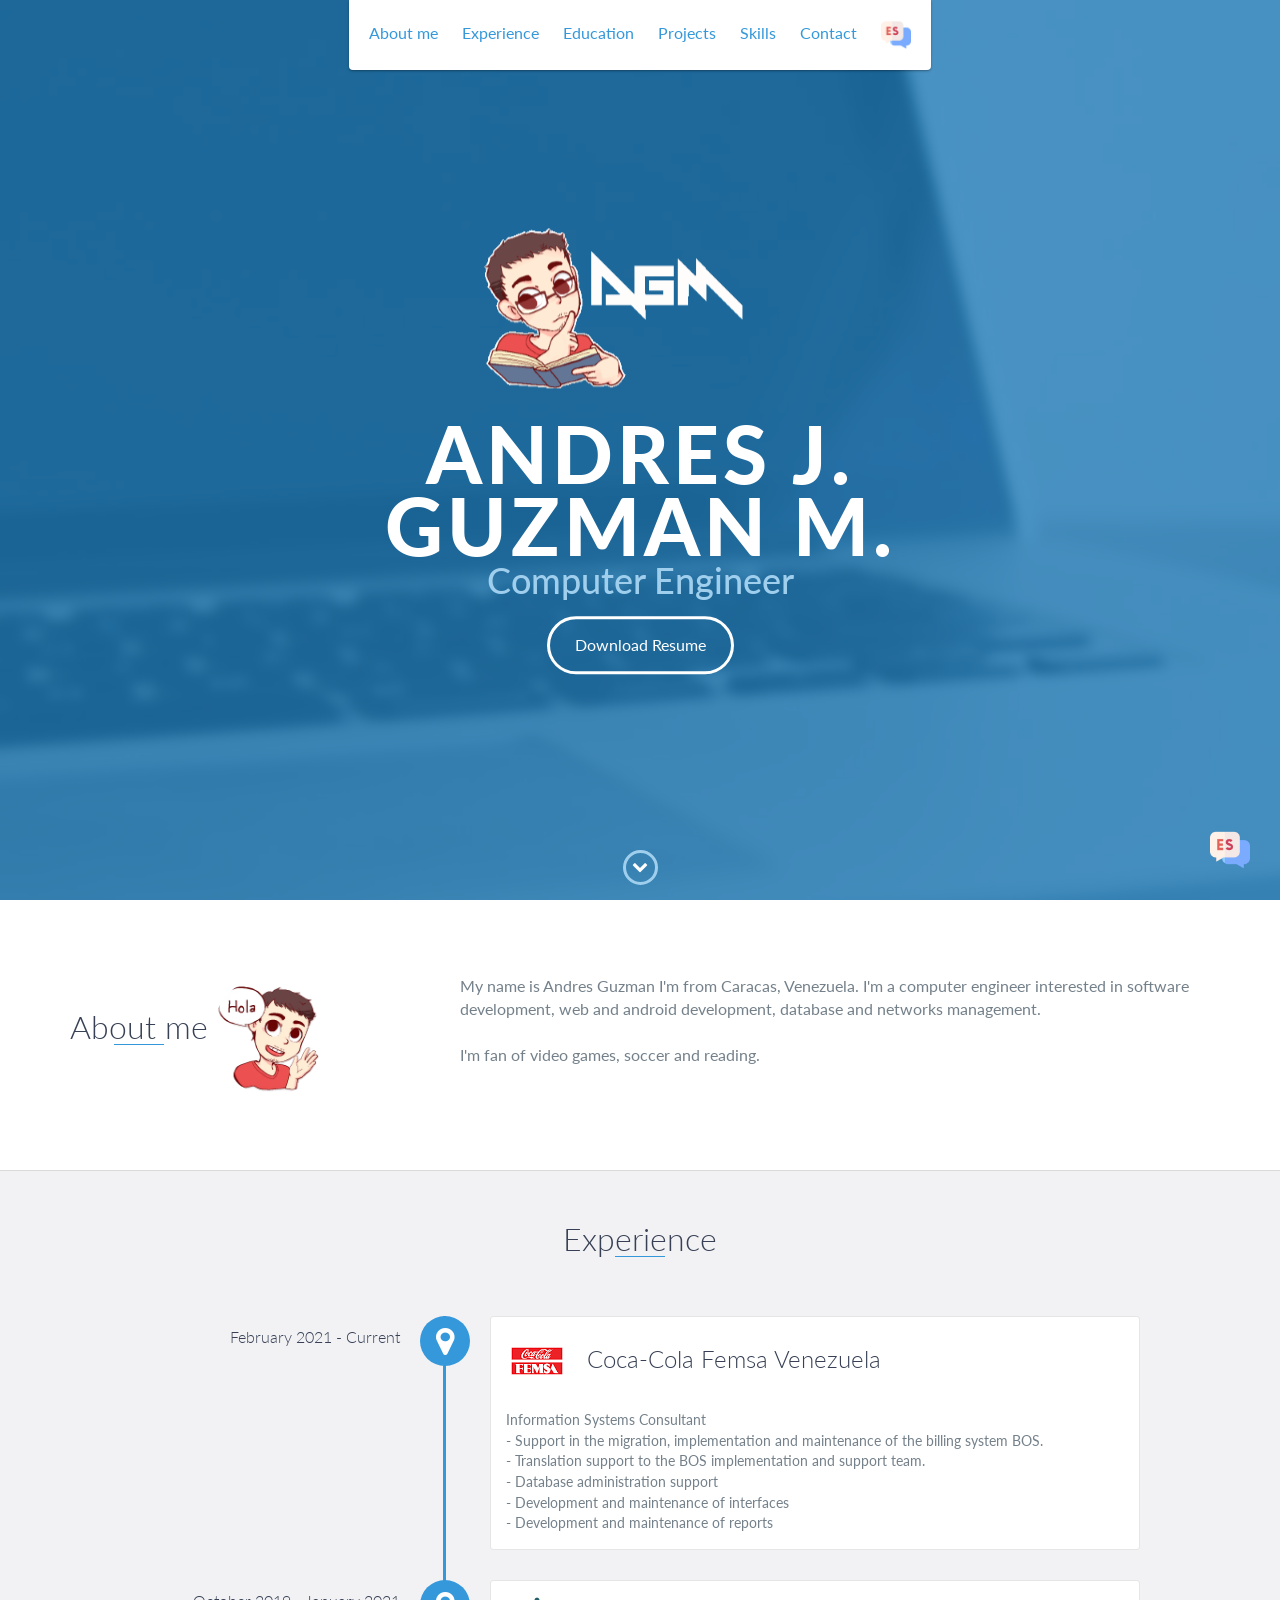
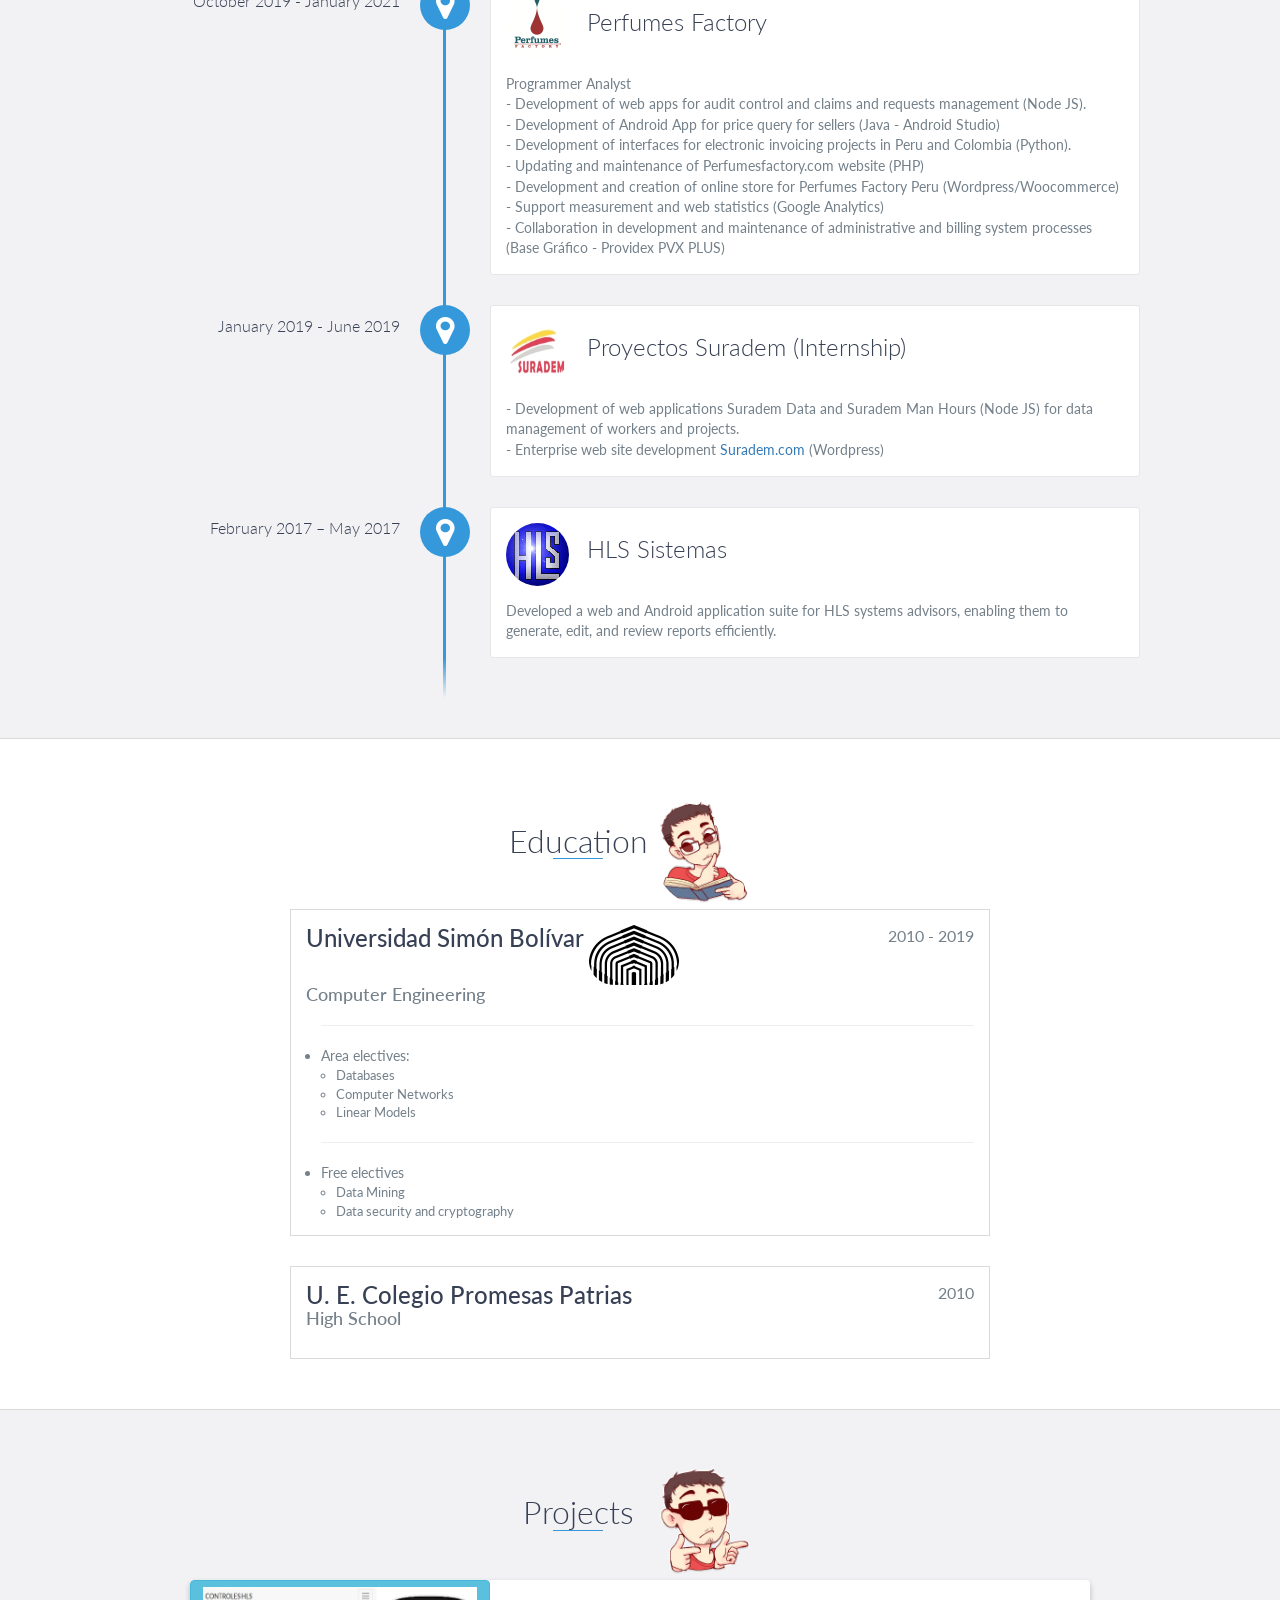
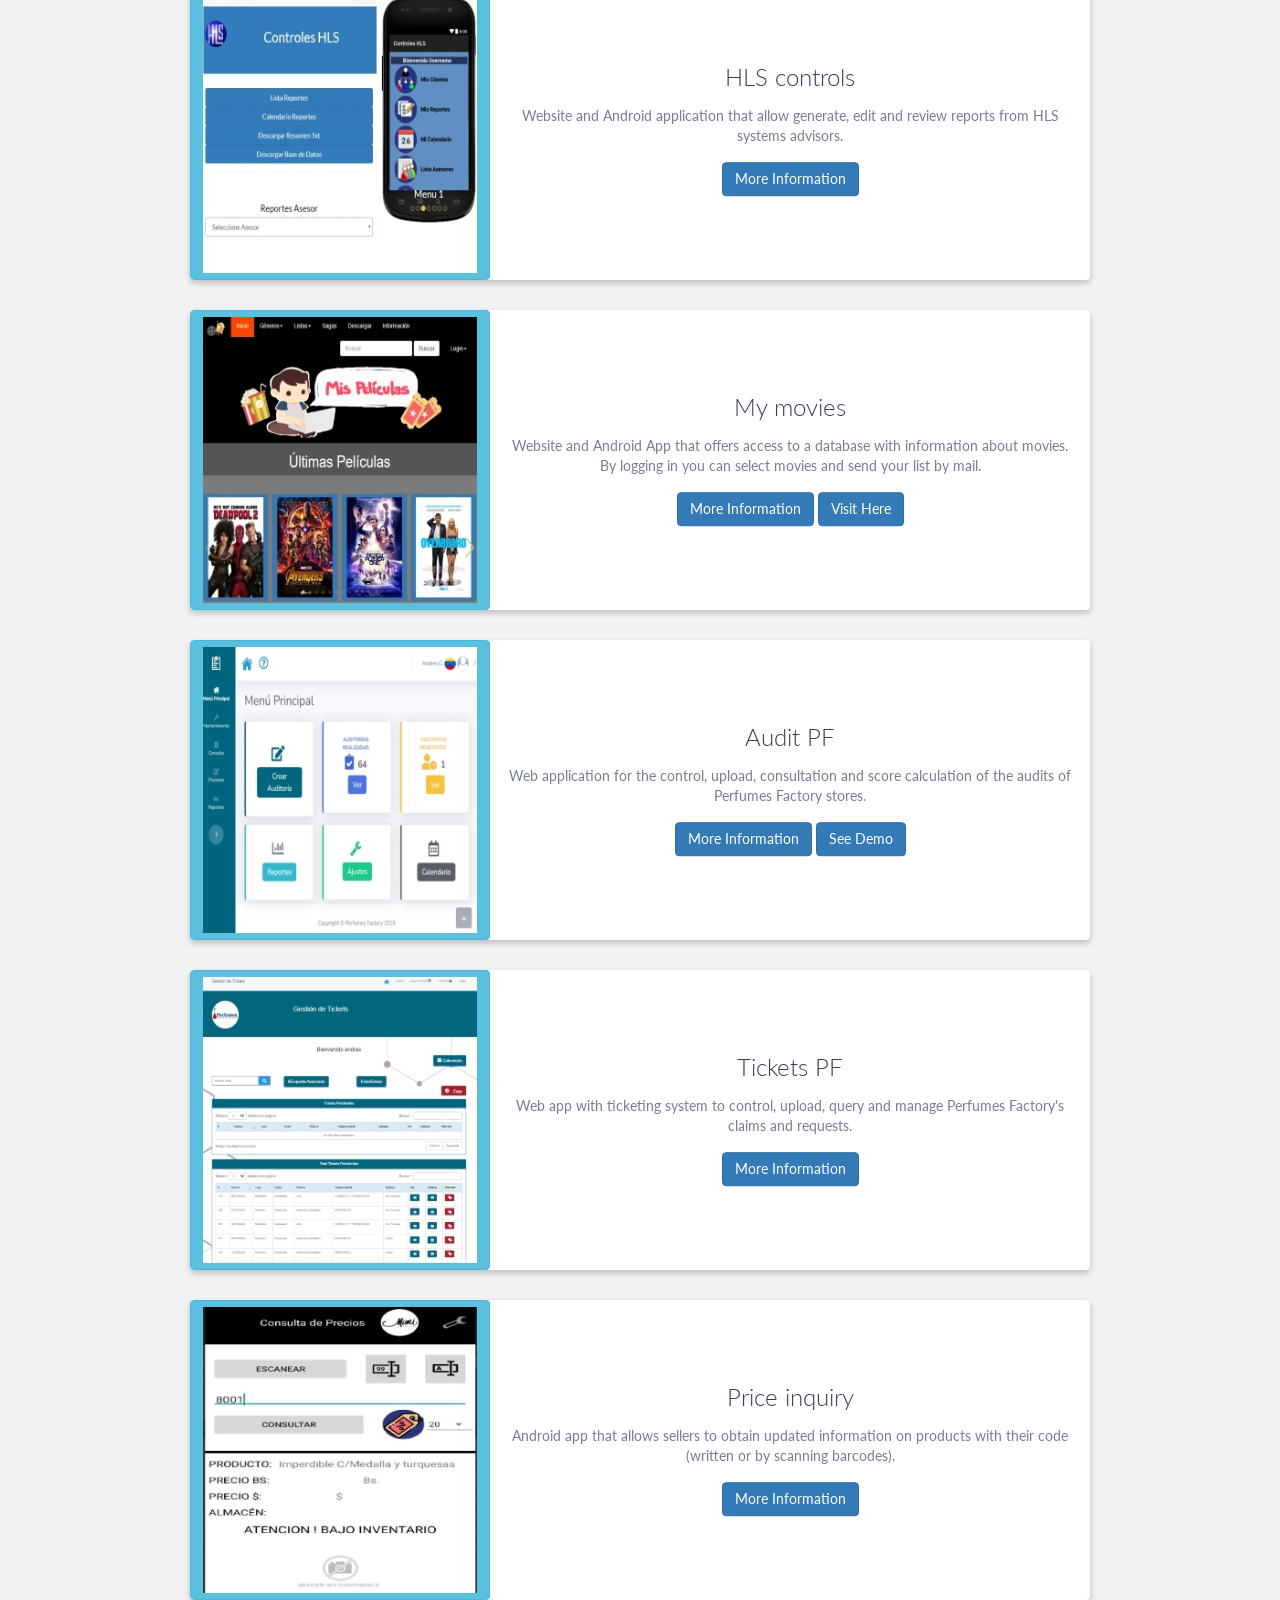
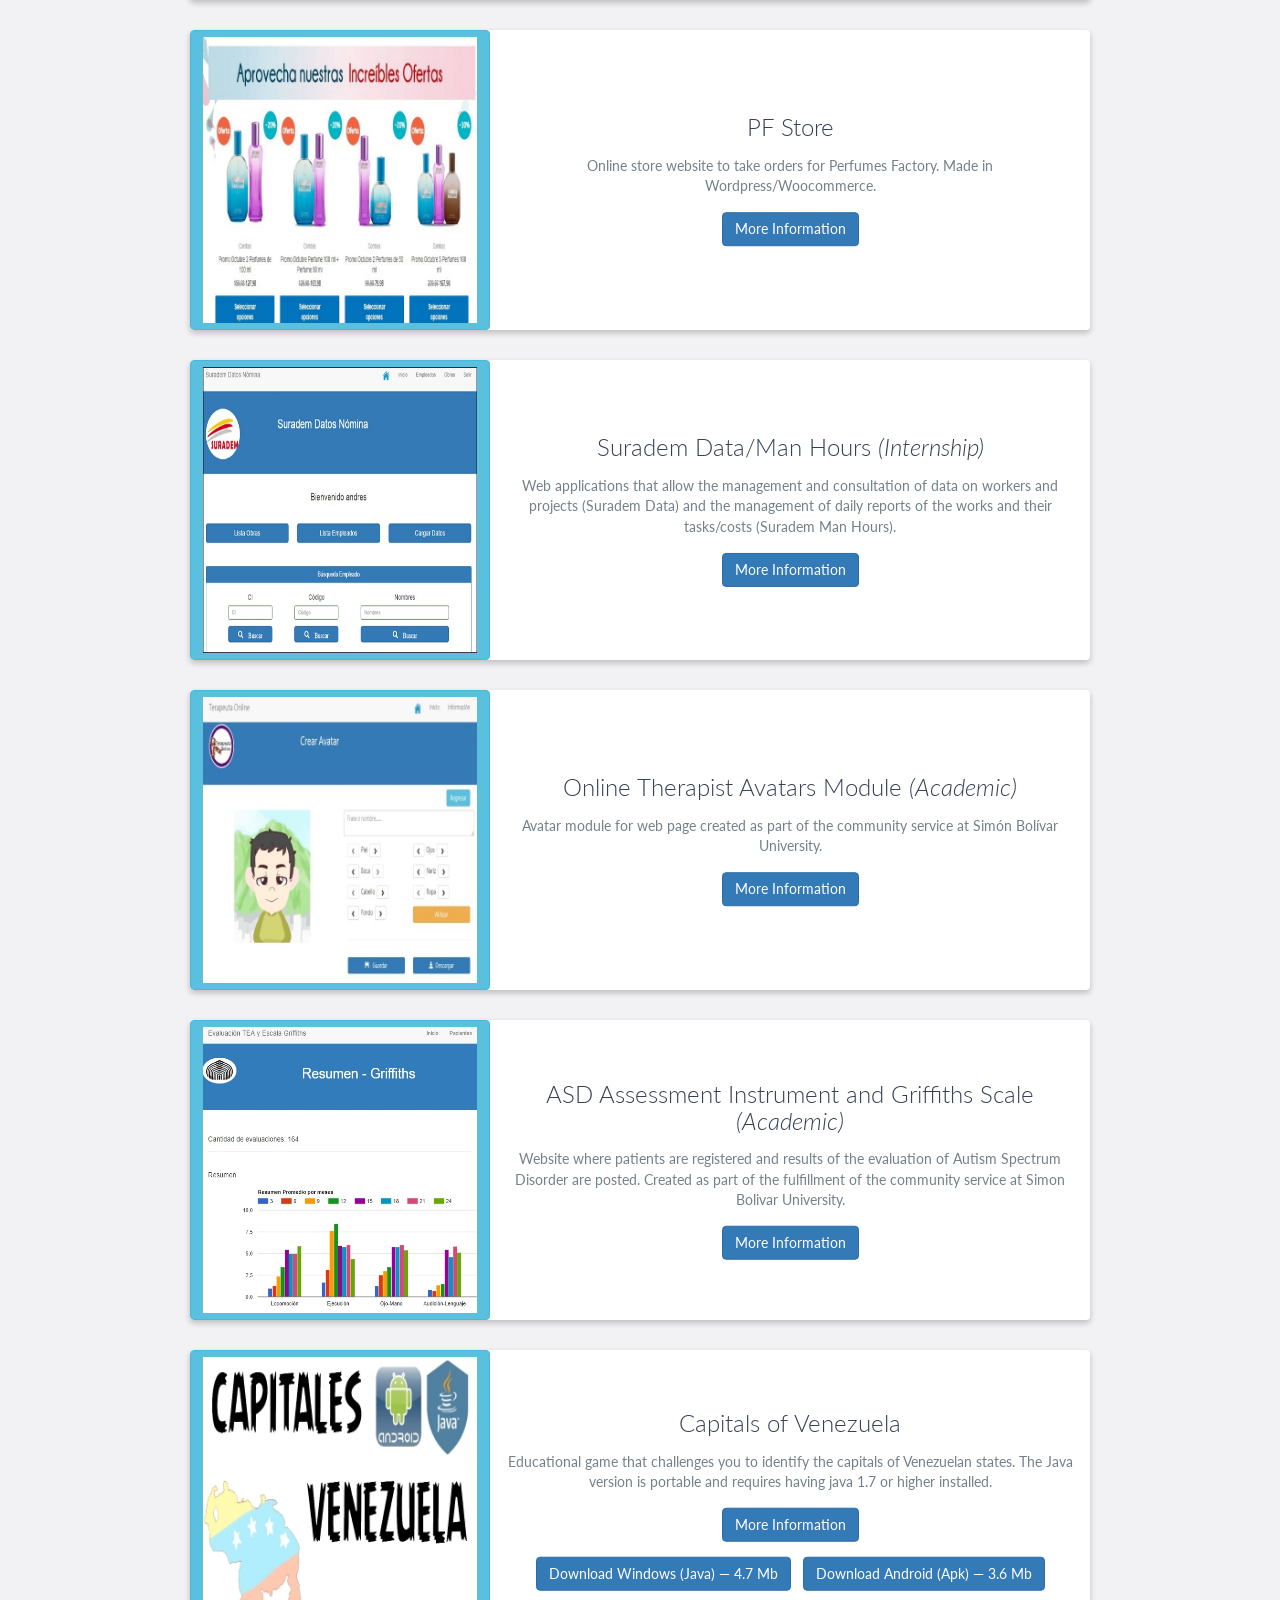
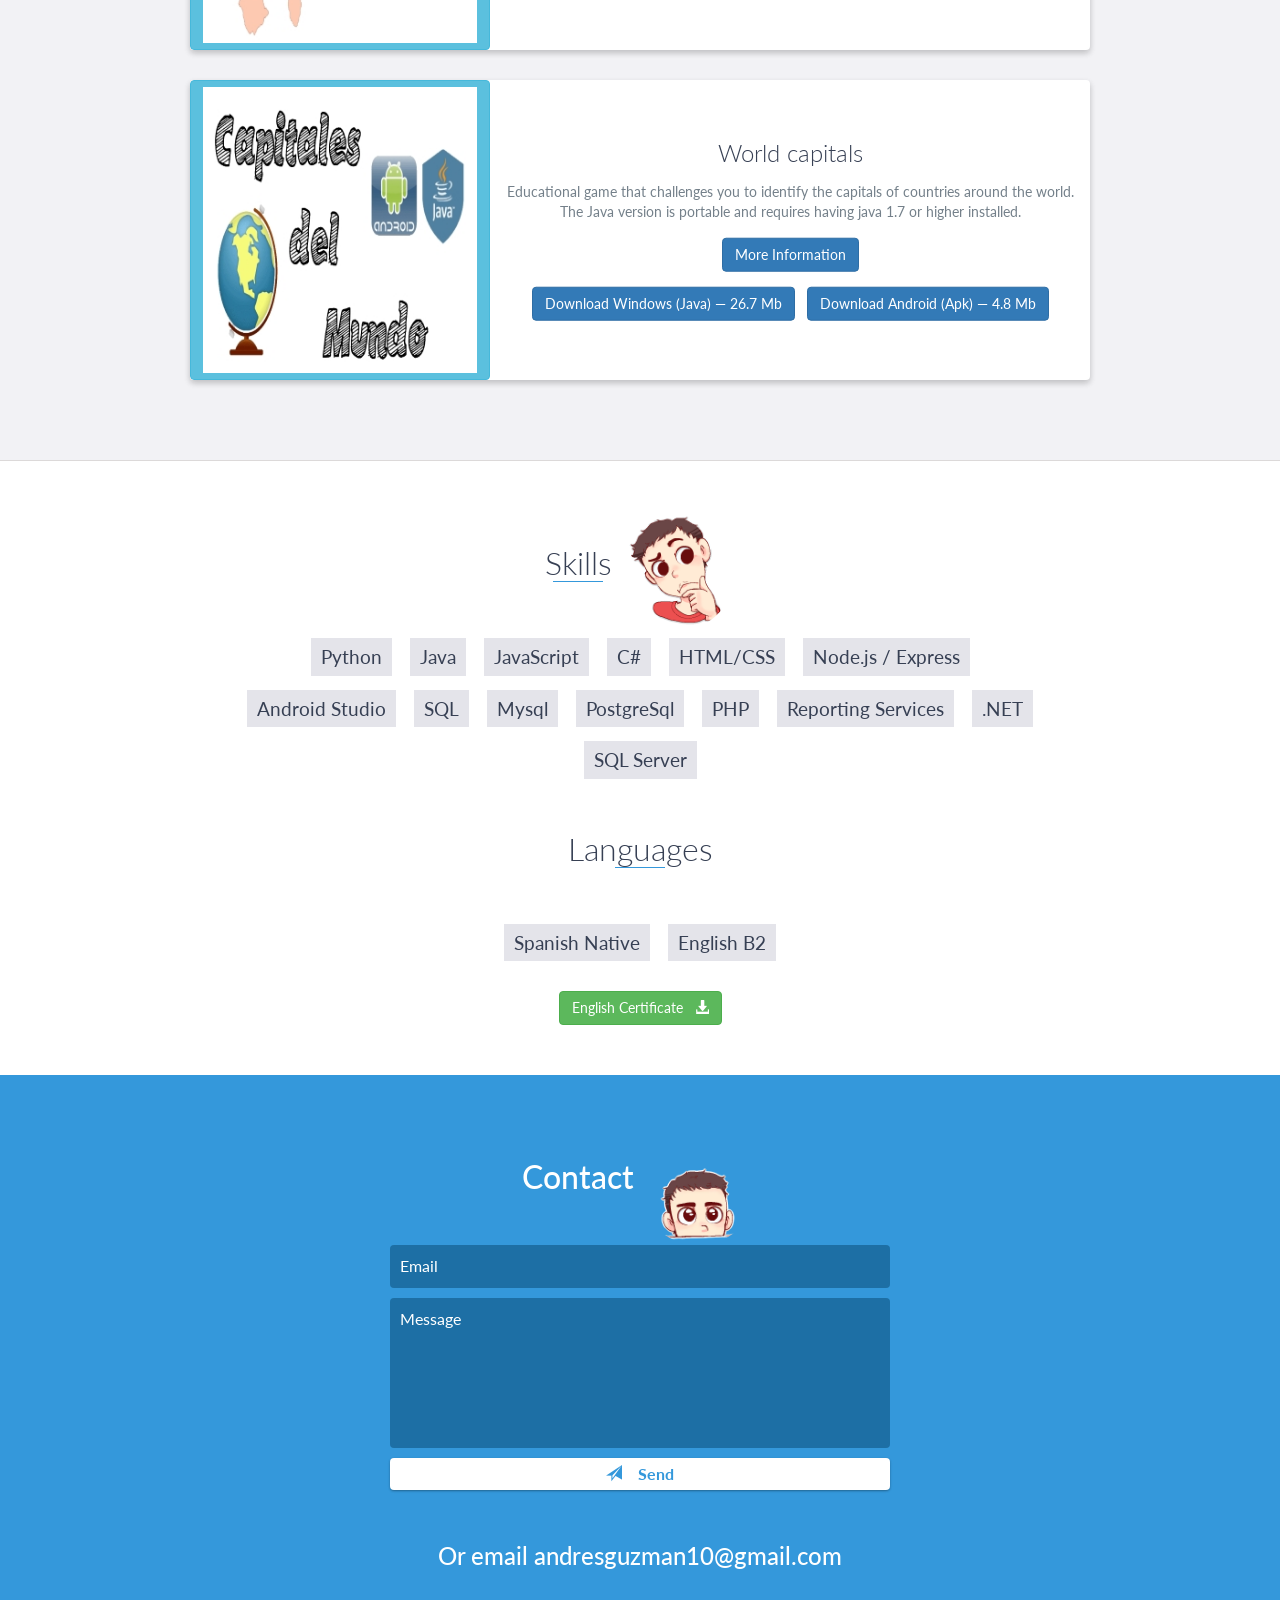
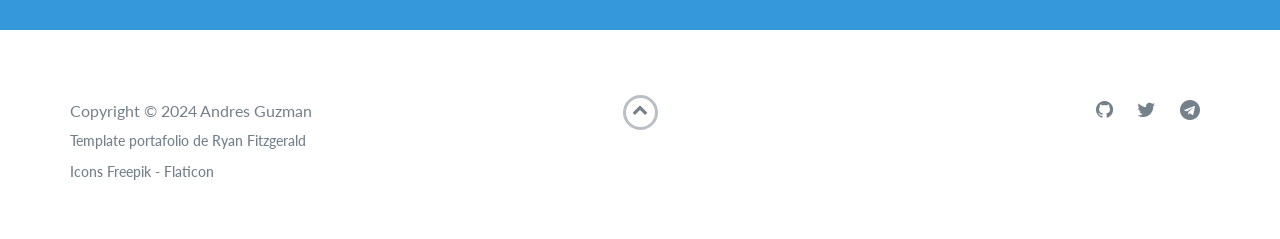
==== commit b0a47dff: "Links de render" ====
--- a/index.html
+++ b/index.html
@@ -278,6 +278,27 @@
                 </div>
                 <!-- End .project -->
 
+                <!-- MIS PELICULAS  -->
+                <div class="project shadow-large">
+                    <div class="project-image">
+                        <img src="images/peliculas1.jpg" width="300" height="300" class="btn btn-info" />
+                    </div>
+                    <!-- End .project-image -->
+                    <div class="project-info">
+                        <h3>My movies</h3>
+                        <p>
+                            Website and Android App that offers access to a database with information about movies. By logging in you can select movies and send your list by mail.
+                        </p>
+                        <a data-toggle="modal" data-imagen="peliculas" data-nombre="Mis Películas" data-descripcion="Website/ App Android/ Java Program that offers access to a database with information about movies.
+                          By logging in you can select movies and send your list by mail. <p></p> <a class='btn btn-primary' href='https://mispeliculas.onrender.com/' target='_blank'>Visit here</a>" class="open-proyectoDialog btn btn-primary"
+                            data-tecnicos="Node JS/Express and database SQLITE" data-target="#proyectoDialog" data-fecha="September 2015" href="#proyectoDialog"> More Information
+                        </a>
+                        <a class="btn btn-primary" href="https://mispeliculas.onrender.com/" target="_blank">Visit Here</a>
+                    </div>
+                    <!-- End .project-info -->
+                </div>
+                <!-- End .project -->
+
                 <!-- Auditorias PF  -->
                 <div class="project shadow-large">
                     <div class="project-image">
@@ -290,10 +311,11 @@
                             Web application for the control, upload, consultation and score calculation of the audits of Perfumes Factory stores.
                         </p>
                         <a data-toggle="modal" data-imagen="audpf" data-nombre="Auditorías PF" data-descripcion="
-                        - <b>Audits PF</b> Web application for the control, upload, consultation and score calculation of the audits of Perfumes Factory stores. The application allows auditors to enter the audits performed in the system (only from their country) and their score is calculated according to the model and the answers provided. It has user roles to manage the status and permissions of the audits as well as reports and statistics module." class="open-proyectoDialog btn btn-primary"
+                        - <b>Audits PF</b> Web application for the control, upload, consultation and score calculation of the audits of Perfumes Factory stores. The application allows auditors to enter the audits performed in the system (only from their country) and their score is calculated according to the model and the answers provided. It has user roles to manage the status and permissions of the audits as well as reports and statistics module. <p></p> <a class='btn btn-primary' href='https://auditorias-pf.onrender.com' target='_blank'>See Demo</a>" class="open-proyectoDialog btn btn-primary"
                             data-tecnicos="Web App made in Node Js/Express, with Sqlite databases. The chartjs library was used for chart management and exceljs for reports." data-target="#proyectoDialog" data-fecha="October - December 2019" href="#proyectoDialog">
                             More Information
                        </a>
+                       <a class="btn btn-primary" href="https://auditorias-pf.onrender.com/" target="_blank">See Demo</a>
                     </div>
                     <!-- End .project-info -->
                 </div>
@@ -437,31 +459,7 @@
                     </div>
                     <!-- End .project-info -->
                 </div>
-                <!-- End .project -->
-
-                <!-- MIS PELICULAS  -->
-                <div class="project shadow-large">
-                    <div class="project-image">
-                        <img src="images/peliculas1.jpg" width="300" height="300" class="btn btn-info" />
-                    </div>
-                    <!-- End .project-image -->
-                    <div class="project-info">
-                        <h3>My movies</h3>
-                        <p>
-                            Website and Android App that offers access to a database with information about movies. By logging in you can select movies and send your list by mail.
-                        </p>
-                        <a data-toggle="modal" data-imagen="peliculas" data-nombre="Mis Películas" data-descripcion="Website/ App Android/ Java Program that offers access to a database with information about movies.
-                          By logging in you can select movies and send your list by mail. <p></p> <a class='btn btn-primary' href='https://mispeliculas.onrender.com/' target='_blank'>Visit here</a>" class="open-proyectoDialog btn btn-primary"
-                            data-tecnicos="Node JS/Express and database SQLITE" data-target="#proyectoDialog" data-fecha="September 2015" href="#proyectoDialog"> More Information
-                        </a>
-                        <a class="btn btn-primary" href="https://mispeliculas.onrender.com/" target="_blank">Visit Here</a>
-                    </div>
-                    <!-- End .project-info -->
-                </div>
-                <!-- End .project -->
-
-
-                
+                <!-- End .project -->                             
 
                 <!-- CAPITALES VENEZUELA  -->
                 <div class="project shadow-large">
